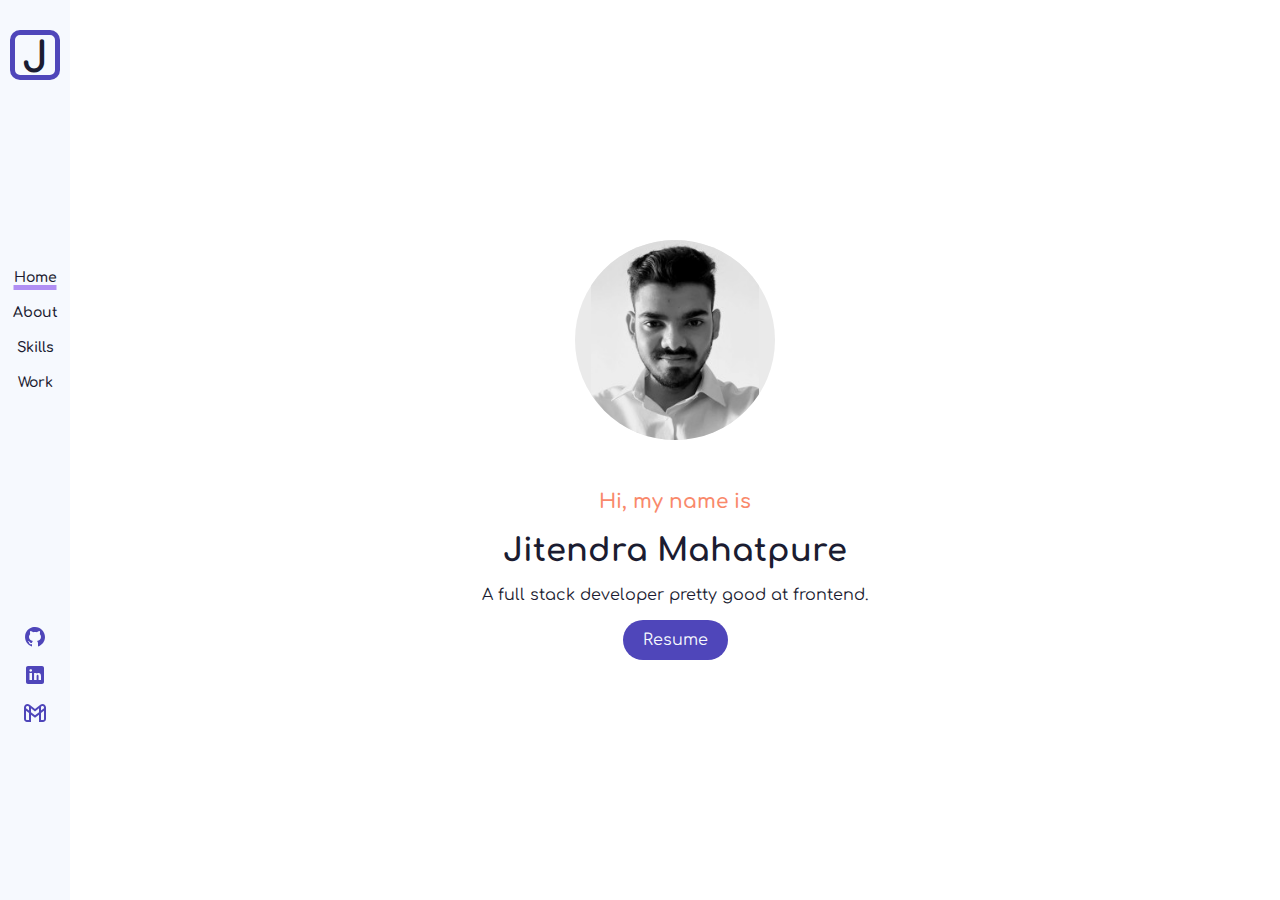
==== index.html @ f38e0117 "remove stars for skills" ====
<!DOCTYPE html><html lang="en"><head><meta charSet="UTF-8"/><title>Jitendra Mahatpure</title><meta name="description" content="Portfolio of Jitendra Mahatpure"/><link rel="icon" href="/favicon.ico"/><meta charSet="utf-8"/><meta name="viewport" content="width=device-width"/><meta name="next-head-count" content="2"/><link rel="preload" href="./_next/static/css/21b551b88fd8a25e.css" as="style"/><link rel="stylesheet" href="./_next/static/css/21b551b88fd8a25e.css" data-n-g=""/><link rel="preload" href="./_next/static/css/b74f2be21a3cf689.css" as="style"/><link rel="stylesheet" href="./_next/static/css/b74f2be21a3cf689.css" data-n-p=""/><noscript data-n-css=""></noscript><script defer="" nomodule="" src="./_next/static/chunks/polyfills-5cd94c89d3acac5f.js"></script><script src="./_next/static/chunks/webpack-850bd8c67fb4a51c.js" defer=""></script><script src="./_next/static/chunks/framework-6e4ba497ae0c8a3f.js" defer=""></script><script src="./_next/static/chunks/main-7e73d61bce33e887.js" defer=""></script><script src="./_next/static/chunks/pages/_app-ca6aae25bc99a05f.js" defer=""></script><script src="./_next/static/chunks/125-cec551a2cc4738d2.js" defer=""></script><script src="./_next/static/chunks/pages/index-ba22662b72fbdb75.js" defer=""></script><script src="./_next/static/CMke9LhjQVKX2XhkWgmo3/_buildManifest.js" defer=""></script><script src="./_next/static/CMke9LhjQVKX2XhkWgmo3/_ssgManifest.js" defer=""></script><script src="./_next/static/CMke9LhjQVKX2XhkWgmo3/_middlewareManifest.js" defer=""></script></head><body><noscript>You need to enable JavaScript to run this app.</noscript><div id="__next" data-reactroot=""><div><div class="Home_mainContent__sxqBQ"><div class="Sidebar_container__ovCOH"><a href="https://jmahatpure01.github.io/" class="Sidebar_logo__ipat8">J</a><div class="Sidebar_navLinkCont___SyXx"><a class="Sidebar_navLink__kkQVL" style="text-decoration:5px solid #b08ff3;text-decoration-line:underline">Home</a><a class="Sidebar_navLink__kkQVL">About</a><a class="Sidebar_navLink__kkQVL">Skills</a><a class="Sidebar_navLink__kkQVL">Work</a></div><div class="Sidebar_socialLinkCont__5Wywr"><a class="socialLink" href="https://github.com/jmahatpure01" target="_blank" rel="noreferrer"><img alt="github logo" width="24" height="24" src="github.svg"/></a><a class="socialLink" href="https://www.linkedin.com/in/jmahatpure/" target="_blank" rel="noreferrer"><img alt="linkedin logo" width="24" height="24" src="linkedin.svg"/></a><a class="socialLink" href="mailto:jmahatpure01@gmail.com" target="_blank" rel="noreferrer"><img alt="gmail logo" width="24" height="24" src="gmail.svg"/></a></div></div><main class="Home_main__nLjiQ"><section id="home" class="react-reveal Home_home__V_V4i animate__animated animate__backInDown"><img class=" pic" height="200" width="200" src="pic.jpg" alt="Picture of Jitendra Mahatpure"/><div class="Home_hello__R_Vyq">Hi, my name is</div><h1 class="Home_title__T09hD">Jitendra Mahatpure</h1><p style="text-align:center">A full stack developer pretty good at frontend.</p><a class="btn a-btn" download="JitendraMahatpureResume.pdf" href="JitendraMahatpure_Resume_2022.pdf">Resume</a></section><div class="react-reveal"><section id="about"><h2 class="header">About</h2><div class="row row-center"><img class="pic" height="200" width="200" src="about.jpg" alt="Picture of Jitendra Mahatpure"/><p class="About_aboutText___05vm">Hello, I am Jitendra Mahatpure a Software Engineer developing web and mobile apps for more than 5 years. I started my development journey with an Android app in the 2nd year of Engineering without any training with just googling and knowledge of Java. Soon, after it I got into a remote internship at a startup and got hands-on experience of html, css, javascript and responsive design thus starting my web development journey.</p><p class="About_aboutText2__Rr_IB">Fast-forward to today, and I have had the privilege of working at<span class="About_blueText__3oVNT"> a small IT service agency</span>,<span class="About_blueText__3oVNT"> a startup</span>,<span class="About_blueText__3oVNT"> few freelance projects</span> and<span class="About_blueText__3oVNT"> a Tech giant</span>. My main focus these days is building accessible, responsive User Interfaces in React.js for Microsoft.</p></div></section></div><div class="react-reveal"><section id="skills" class="animate__animated animate__backInUp"><h2 class="header">Skills</h2><div class="row"><div class="col"><h3>Frontend proficiency</h3><p>React.js</p><p>React-Native</p><p>CSS</p></div><div class="col"><h3>Backend proficiency</h3><p>Node.js/express.js</p><p>Django(Python)</p><p>PHP(Laravel/Codeigniter)</p><p>C#(.Net)</p></div><div class="col"><h3>Cloud proficiency</h3><p>Azure</p><p>AWS</p><p>Linode</p></div><div class="col"><h3>Database proficiency</h3><p>MySQL</p><p>SQL Server</p><p>Postgres</p></div></div><div class="tagcloud"></div></section></div><div class="react-reveal"><section id="work" class="animate__animated animate__backInUp"><h2 class="header">Work</h2><div class="row" style="align-items:center;justify-content:center"><div class="workItem"><a href="https://candider.com" target="_blank" rel="noreferrer"><video class="lazy" autoplay="" muted="" loop="" playsinline="" poster="candider-web.png" style="width:100%;border-radius:5px"><source data-src="candider-web.mp4" type="video/mp4"/></video><span>Candider web</span></a></div><div class="workItem"><a href="https://play.google.com/store/apps/details?id=com.candider.candider" target="_blank" rel="noreferrer"><video class="lazy" autoplay="" muted="" loop="" playsinline="" poster="candider-web.png" style="width:100%;border-radius:5px"><source data-src="candider-app.mp4" type="video/mp4"/></video><span>Candider app</span></a></div><div class="workItem"><a href="https://play.google.com/store/apps/details?id=com.jmahatpure.minimalinventorymanager" target="_blank" rel="noreferrer"><video class="lazy" autoplay="" muted="" loop="" playsinline="" poster="minimal-inventory-manager.jpg" style="width:100%;border-radius:5px"><source data-src="minimal-inventory-manager.mp4" type="video/mp4"/></video><span>Inventory Manager app</span></a></div><div class="skeleton-container" style="width:100%"><span><style data-emotion-css="1q79kkk-skeletonStyles-Skeleton animation-bzdot9">.css-1q79kkk-skeletonStyles-Skeleton{background-color:#eee;background-image:linear-gradient( 90deg,#eee,#f5f5f5,#eee );background-size:200px 100%;background-repeat:no-repeat;border-radius:4px;display:inline-block;line-height:1;width:100%;-webkit-animation:animation-bzdot9 1.2s ease-in-out infinite;animation:animation-bzdot9 1.2s ease-in-out infinite;}@-webkit-keyframes animation-bzdot9{0%{background-position:-200px 0;}100%{background-position:calc(200px + 100%) 0;}}@keyframes animation-bzdot9{0%{background-position:-200px 0;}100%{background-position:calc(200px + 100%) 0;}}</style><span class="react-loading-skeleton css-1q79kkk-skeletonStyles-Skeleton" style="width:100%;height:30vh">‌</span></span><div class="skeleton-lower-container"><span><style data-emotion-css="1q79kkk-skeletonStyles-Skeleton animation-bzdot9">.css-1q79kkk-skeletonStyles-Skeleton{background-color:#eee;background-image:linear-gradient( 90deg,#eee,#f5f5f5,#eee );background-size:200px 100%;background-repeat:no-repeat;border-radius:4px;display:inline-block;line-height:1;width:100%;-webkit-animation:animation-bzdot9 1.2s ease-in-out infinite;animation:animation-bzdot9 1.2s ease-in-out infinite;}@-webkit-keyframes animation-bzdot9{0%{background-position:-200px 0;}100%{background-position:calc(200px + 100%) 0;}}@keyframes animation-bzdot9{0%{background-position:-200px 0;}100%{background-position:calc(200px + 100%) 0;}}</style><span class="react-loading-skeleton css-1q79kkk-skeletonStyles-Skeleton">‌</span><style data-emotion-css="1q79kkk-skeletonStyles-Skeleton animation-bzdot9">.css-1q79kkk-skeletonStyles-Skeleton{background-color:#eee;background-image:linear-gradient( 90deg,#eee,#f5f5f5,#eee );background-size:200px 100%;background-repeat:no-repeat;border-radius:4px;display:inline-block;line-height:1;width:100%;-webkit-animation:animation-bzdot9 1.2s ease-in-out infinite;animation:animation-bzdot9 1.2s ease-in-out infinite;}@-webkit-keyframes animation-bzdot9{0%{background-position:-200px 0;}100%{background-position:calc(200px + 100%) 0;}}@keyframes animation-bzdot9{0%{background-position:-200px 0;}100%{background-position:calc(200px + 100%) 0;}}</style><span class="react-loading-skeleton css-1q79kkk-skeletonStyles-Skeleton">‌</span><style data-emotion-css="1q79kkk-skeletonStyles-Skeleton animation-bzdot9">.css-1q79kkk-skeletonStyles-Skeleton{background-color:#eee;background-image:linear-gradient( 90deg,#eee,#f5f5f5,#eee );background-size:200px 100%;background-repeat:no-repeat;border-radius:4px;display:inline-block;line-height:1;width:100%;-webkit-animation:animation-bzdot9 1.2s ease-in-out infinite;animation:animation-bzdot9 1.2s ease-in-out infinite;}@-webkit-keyframes animation-bzdot9{0%{background-position:-200px 0;}100%{background-position:calc(200px + 100%) 0;}}@keyframes animation-bzdot9{0%{background-position:-200px 0;}100%{background-position:calc(200px + 100%) 0;}}</style><span class="react-loading-skeleton css-1q79kkk-skeletonStyles-Skeleton">‌</span></span></div></div><div class="skeleton-container" style="width:100%"><span><style data-emotion-css="1q79kkk-skeletonStyles-Skeleton animation-bzdot9">.css-1q79kkk-skeletonStyles-Skeleton{background-color:#eee;background-image:linear-gradient( 90deg,#eee,#f5f5f5,#eee );background-size:200px 100%;background-repeat:no-repeat;border-radius:4px;display:inline-block;line-height:1;width:100%;-webkit-animation:animation-bzdot9 1.2s ease-in-out infinite;animation:animation-bzdot9 1.2s ease-in-out infinite;}@-webkit-keyframes animation-bzdot9{0%{background-position:-200px 0;}100%{background-position:calc(200px + 100%) 0;}}@keyframes animation-bzdot9{0%{background-position:-200px 0;}100%{background-position:calc(200px + 100%) 0;}}</style><span class="react-loading-skeleton css-1q79kkk-skeletonStyles-Skeleton" style="width:100%;height:30vh">‌</span></span><div class="skeleton-lower-container"><span><style data-emotion-css="1q79kkk-skeletonStyles-Skeleton animation-bzdot9">.css-1q79kkk-skeletonStyles-Skeleton{background-color:#eee;background-image:linear-gradient( 90deg,#eee,#f5f5f5,#eee );background-size:200px 100%;background-repeat:no-repeat;border-radius:4px;display:inline-block;line-height:1;width:100%;-webkit-animation:animation-bzdot9 1.2s ease-in-out infinite;animation:animation-bzdot9 1.2s ease-in-out infinite;}@-webkit-keyframes animation-bzdot9{0%{background-position:-200px 0;}100%{background-position:calc(200px + 100%) 0;}}@keyframes animation-bzdot9{0%{background-position:-200px 0;}100%{background-position:calc(200px + 100%) 0;}}</style><span class="react-loading-skeleton css-1q79kkk-skeletonStyles-Skeleton">‌</span><style data-emotion-css="1q79kkk-skeletonStyles-Skeleton animation-bzdot9">.css-1q79kkk-skeletonStyles-Skeleton{background-color:#eee;background-image:linear-gradient( 90deg,#eee,#f5f5f5,#eee );background-size:200px 100%;background-repeat:no-repeat;border-radius:4px;display:inline-block;line-height:1;width:100%;-webkit-animation:animation-bzdot9 1.2s ease-in-out infinite;animation:animation-bzdot9 1.2s ease-in-out infinite;}@-webkit-keyframes animation-bzdot9{0%{background-position:-200px 0;}100%{background-position:calc(200px + 100%) 0;}}@keyframes animation-bzdot9{0%{background-position:-200px 0;}100%{background-position:calc(200px + 100%) 0;}}</style><span class="react-loading-skeleton css-1q79kkk-skeletonStyles-Skeleton">‌</span><style data-emotion-css="1q79kkk-skeletonStyles-Skeleton animation-bzdot9">.css-1q79kkk-skeletonStyles-Skeleton{background-color:#eee;background-image:linear-gradient( 90deg,#eee,#f5f5f5,#eee );background-size:200px 100%;background-repeat:no-repeat;border-radius:4px;display:inline-block;line-height:1;width:100%;-webkit-animation:animation-bzdot9 1.2s ease-in-out infinite;animation:animation-bzdot9 1.2s ease-in-out infinite;}@-webkit-keyframes animation-bzdot9{0%{background-position:-200px 0;}100%{background-position:calc(200px + 100%) 0;}}@keyframes animation-bzdot9{0%{background-position:-200px 0;}100%{background-position:calc(200px + 100%) 0;}}</style><span class="react-loading-skeleton css-1q79kkk-skeletonStyles-Skeleton">‌</span></span></div></div><div class="skeleton-container" style="width:100%"><span><style data-emotion-css="1q79kkk-skeletonStyles-Skeleton animation-bzdot9">.css-1q79kkk-skeletonStyles-Skeleton{background-color:#eee;background-image:linear-gradient( 90deg,#eee,#f5f5f5,#eee );background-size:200px 100%;background-repeat:no-repeat;border-radius:4px;display:inline-block;line-height:1;width:100%;-webkit-animation:animation-bzdot9 1.2s ease-in-out infinite;animation:animation-bzdot9 1.2s ease-in-out infinite;}@-webkit-keyframes animation-bzdot9{0%{background-position:-200px 0;}100%{background-position:calc(200px + 100%) 0;}}@keyframes animation-bzdot9{0%{background-position:-200px 0;}100%{background-position:calc(200px + 100%) 0;}}</style><span class="react-loading-skeleton css-1q79kkk-skeletonStyles-Skeleton" style="width:100%;height:390px">‌</span></span><div class="skeleton-lower-container"><span><style data-emotion-css="1q79kkk-skeletonStyles-Skeleton animation-bzdot9">.css-1q79kkk-skeletonStyles-Skeleton{background-color:#eee;background-image:linear-gradient( 90deg,#eee,#f5f5f5,#eee );background-size:200px 100%;background-repeat:no-repeat;border-radius:4px;display:inline-block;line-height:1;width:100%;-webkit-animation:animation-bzdot9 1.2s ease-in-out infinite;animation:animation-bzdot9 1.2s ease-in-out infinite;}@-webkit-keyframes animation-bzdot9{0%{background-position:-200px 0;}100%{background-position:calc(200px + 100%) 0;}}@keyframes animation-bzdot9{0%{background-position:-200px 0;}100%{background-position:calc(200px + 100%) 0;}}</style><span class="react-loading-skeleton css-1q79kkk-skeletonStyles-Skeleton">‌</span><style data-emotion-css="1q79kkk-skeletonStyles-Skeleton animation-bzdot9">.css-1q79kkk-skeletonStyles-Skeleton{background-color:#eee;background-image:linear-gradient( 90deg,#eee,#f5f5f5,#eee );background-size:200px 100%;background-repeat:no-repeat;border-radius:4px;display:inline-block;line-height:1;width:100%;-webkit-animation:animation-bzdot9 1.2s ease-in-out infinite;animation:animation-bzdot9 1.2s ease-in-out infinite;}@-webkit-keyframes animation-bzdot9{0%{background-position:-200px 0;}100%{background-position:calc(200px + 100%) 0;}}@keyframes animation-bzdot9{0%{background-position:-200px 0;}100%{background-position:calc(200px + 100%) 0;}}</style><span class="react-loading-skeleton css-1q79kkk-skeletonStyles-Skeleton">‌</span><style data-emotion-css="1q79kkk-skeletonStyles-Skeleton animation-bzdot9">.css-1q79kkk-skeletonStyles-Skeleton{background-color:#eee;background-image:linear-gradient( 90deg,#eee,#f5f5f5,#eee );background-size:200px 100%;background-repeat:no-repeat;border-radius:4px;display:inline-block;line-height:1;width:100%;-webkit-animation:animation-bzdot9 1.2s ease-in-out infinite;animation:animation-bzdot9 1.2s ease-in-out infinite;}@-webkit-keyframes animation-bzdot9{0%{background-position:-200px 0;}100%{background-position:calc(200px + 100%) 0;}}@keyframes animation-bzdot9{0%{background-position:-200px 0;}100%{background-position:calc(200px + 100%) 0;}}</style><span class="react-loading-skeleton css-1q79kkk-skeletonStyles-Skeleton">‌</span></span></div></div><div class="skeleton-container" style="width:100%"><span><style data-emotion-css="1q79kkk-skeletonStyles-Skeleton animation-bzdot9">.css-1q79kkk-skeletonStyles-Skeleton{background-color:#eee;background-image:linear-gradient( 90deg,#eee,#f5f5f5,#eee );background-size:200px 100%;background-repeat:no-repeat;border-radius:4px;display:inline-block;line-height:1;width:100%;-webkit-animation:animation-bzdot9 1.2s ease-in-out infinite;animation:animation-bzdot9 1.2s ease-in-out infinite;}@-webkit-keyframes animation-bzdot9{0%{background-position:-200px 0;}100%{background-position:calc(200px + 100%) 0;}}@keyframes animation-bzdot9{0%{background-position:-200px 0;}100%{background-position:calc(200px + 100%) 0;}}</style><span class="react-loading-skeleton css-1q79kkk-skeletonStyles-Skeleton" style="width:100%;height:410px">‌</span></span><div class="skeleton-lower-container"><span><style data-emotion-css="1q79kkk-skeletonStyles-Skeleton animation-bzdot9">.css-1q79kkk-skeletonStyles-Skeleton{background-color:#eee;background-image:linear-gradient( 90deg,#eee,#f5f5f5,#eee );background-size:200px 100%;background-repeat:no-repeat;border-radius:4px;display:inline-block;line-height:1;width:100%;-webkit-animation:animation-bzdot9 1.2s ease-in-out infinite;animation:animation-bzdot9 1.2s ease-in-out infinite;}@-webkit-keyframes animation-bzdot9{0%{background-position:-200px 0;}100%{background-position:calc(200px + 100%) 0;}}@keyframes animation-bzdot9{0%{background-position:-200px 0;}100%{background-position:calc(200px + 100%) 0;}}</style><span class="react-loading-skeleton css-1q79kkk-skeletonStyles-Skeleton">‌</span><style data-emotion-css="1q79kkk-skeletonStyles-Skeleton animation-bzdot9">.css-1q79kkk-skeletonStyles-Skeleton{background-color:#eee;background-image:linear-gradient( 90deg,#eee,#f5f5f5,#eee );background-size:200px 100%;background-repeat:no-repeat;border-radius:4px;display:inline-block;line-height:1;width:100%;-webkit-animation:animation-bzdot9 1.2s ease-in-out infinite;animation:animation-bzdot9 1.2s ease-in-out infinite;}@-webkit-keyframes animation-bzdot9{0%{background-position:-200px 0;}100%{background-position:calc(200px + 100%) 0;}}@keyframes animation-bzdot9{0%{background-position:-200px 0;}100%{background-position:calc(200px + 100%) 0;}}</style><span class="react-loading-skeleton css-1q79kkk-skeletonStyles-Skeleton">‌</span><style data-emotion-css="1q79kkk-skeletonStyles-Skeleton animation-bzdot9">.css-1q79kkk-skeletonStyles-Skeleton{background-color:#eee;background-image:linear-gradient( 90deg,#eee,#f5f5f5,#eee );background-size:200px 100%;background-repeat:no-repeat;border-radius:4px;display:inline-block;line-height:1;width:100%;-webkit-animation:animation-bzdot9 1.2s ease-in-out infinite;animation:animation-bzdot9 1.2s ease-in-out infinite;}@-webkit-keyframes animation-bzdot9{0%{background-position:-200px 0;}100%{background-position:calc(200px + 100%) 0;}}@keyframes animation-bzdot9{0%{background-position:-200px 0;}100%{background-position:calc(200px + 100%) 0;}}</style><span class="react-loading-skeleton css-1q79kkk-skeletonStyles-Skeleton">‌</span></span></div></div></div></section></div><footer class="Home_footer____T7K"><a>Designed &amp; Developed by Jitendra Mahatpure</a></footer></main></div></div></div><script id="__NEXT_DATA__" type="application/json">{"props":{"pageProps":{}},"page":"/","query":{},"buildId":"CMke9LhjQVKX2XhkWgmo3","assetPrefix":".","nextExport":true,"autoExport":true,"isFallback":false,"scriptLoader":[]}</script></body></html>
---- _next/static/css/21b551b88fd8a25e.css ----
@import url("https://fonts.googleapis.com/css2?family=Comfortaa:wght@300;400;500;600;700&display=swap");body,html{padding:0;margin:0;font-family:Comfortaa,cursive;color:#1b1c31}a{color:inherit;-webkit-text-decoration:1px solid #4f46ba;text-decoration:1px solid #4f46ba}*{-webkit-box-sizing:border-box;-moz-box-sizing:border-box;box-sizing:border-box}.pic{border-radius:190px;object-fit:contain;background-color:#eaeaea}.header{-webkit-text-decoration:5px solid #b08ff3;text-decoration:5px solid #b08ff3;-webkit-text-decoration-line:underline;text-decoration-line:underline}section{-moz-box-orient:vertical;flex-direction:column;-moz-box-align:center;align-items:center;-moz-box-pack:center;justify-content:center;width:100%;padding-left:15%;padding-right:15%;min-height:100vh}.row,section{display:-moz-box;display:flex;-moz-box-direction:normal}.row{-moz-box-orient:horizontal;flex-direction:row;flex-wrap:wrap}.row-center{-moz-box-align:center;align-items:center;-moz-box-pack:center;justify-content:center}.col{display:-moz-box;display:flex;-moz-box-orient:vertical;-moz-box-direction:normal;flex-direction:column;margin:7px}.btn{border-radius:20px;padding-left:20px;padding-right:20px;background-color:#4f46ba;color:#f6f9fe}.a-btn{height:40px;display:-moz-box;display:flex;-moz-box-align:center;align-items:center}.socialLinkCont{margin-top:10px}.socialLink img{margin:5px}.socialLink:hover img{background-color:#eaeaea}.star{font-size:20px;color:#f9896b}#skills p{font-size:12px}#work div.workItem{display:-moz-box;display:flex;-moz-box-orient:vertical;-moz-box-direction:normal;flex-direction:column;width:248px;border:1px solid #ccc;border-radius:5px;margin:2px}@media only screen and (max-width:465px){#work div.workItem{width:unset}}#work div.workItem>a{display:-moz-box;display:flex;-moz-box-orient:vertical;-moz-box-direction:normal;flex-direction:column;-moz-box-pack:center;justify-content:center;-moz-box-align:center;align-items:center;width:100%;height:100%}#work div.workItem>a>span{padding:5px}#work div.row{width:96%;flex-wrap:wrap}#work div.linkPreview{width:210px;height:565px;margin:5px}@media only screen and (max-width:768px){#work div.linkPreview{height:250px}}
---- _next/static/css/21b551b88fd8a25e.css ----
@import url("https://fonts.googleapis.com/css2?family=Comfortaa:wght@300;400;500;600;700&display=swap");body,html{padding:0;margin:0;font-family:Comfortaa,cursive;color:#1b1c31}a{color:inherit;-webkit-text-decoration:1px solid #4f46ba;text-decoration:1px solid #4f46ba}*{-webkit-box-sizing:border-box;-moz-box-sizing:border-box;box-sizing:border-box}.pic{border-radius:190px;object-fit:contain;background-color:#eaeaea}.header{-webkit-text-decoration:5px solid #b08ff3;text-decoration:5px solid #b08ff3;-webkit-text-decoration-line:underline;text-decoration-line:underline}section{-moz-box-orient:vertical;flex-direction:column;-moz-box-align:center;align-items:center;-moz-box-pack:center;justify-content:center;width:100%;padding-left:15%;padding-right:15%;min-height:100vh}.row,section{display:-moz-box;display:flex;-moz-box-direction:normal}.row{-moz-box-orient:horizontal;flex-direction:row;flex-wrap:wrap}.row-center{-moz-box-align:center;align-items:center;-moz-box-pack:center;justify-content:center}.col{display:-moz-box;display:flex;-moz-box-orient:vertical;-moz-box-direction:normal;flex-direction:column;margin:7px}.btn{border-radius:20px;padding-left:20px;padding-right:20px;background-color:#4f46ba;color:#f6f9fe}.a-btn{height:40px;display:-moz-box;display:flex;-moz-box-align:center;align-items:center}.socialLinkCont{margin-top:10px}.socialLink img{margin:5px}.socialLink:hover img{background-color:#eaeaea}.star{font-size:20px;color:#f9896b}#skills p{font-size:12px}#work div.workItem{display:-moz-box;display:flex;-moz-box-orient:vertical;-moz-box-direction:normal;flex-direction:column;width:248px;border:1px solid #ccc;border-radius:5px;margin:2px}@media only screen and (max-width:465px){#work div.workItem{width:unset}}#work div.workItem>a{display:-moz-box;display:flex;-moz-box-orient:vertical;-moz-box-direction:normal;flex-direction:column;-moz-box-pack:center;justify-content:center;-moz-box-align:center;align-items:center;width:100%;height:100%}#work div.workItem>a>span{padding:5px}#work div.row{width:96%;flex-wrap:wrap}#work div.linkPreview{width:210px;height:565px;margin:5px}@media only screen and (max-width:768px){#work div.linkPreview{height:250px}}
---- _next/static/css/b74f2be21a3cf689.css ----
.About_aboutText___05vm{width:50%;margin-left:5%}.About_aboutText2__Rr_IB,.About_aboutText___05vm{font-size:15px;line-height:20px;letter-spacing:1px;text-align:justify}.About_aboutText2__Rr_IB{width:70%}@media (max-width:425px){.About_aboutText___05vm{width:100%;margin-left:unset}.About_aboutText2__Rr_IB{width:100%}}.About_blueText__3oVNT{color:#4f46ba}.Sidebar_container__ovCOH{display:-moz-box;display:flex;min-width:70px;min-height:100vh;-moz-box-orient:vertical;-moz-box-direction:normal;flex-direction:column;background-color:#f6f9fe;-moz-box-align:center;align-items:center}.Sidebar_logo__ipat8{border:5px solid #4f46ba;height:50px;width:50px;border-radius:10px;font-size:42px;font-weight:900;display:-moz-box;display:flex;-moz-box-pack:center;justify-content:center;align-content:center;margin-top:30px}.Sidebar_navLinkCont___SyXx{display:-moz-box;display:flex;-moz-box-orient:vertical;-moz-box-direction:normal;flex-direction:column;margin-top:20vh;min-height:30vh}a.Sidebar_navLink__kkQVL{font-size:14px;font-weight:600;margin-top:10px;margin-bottom:10px;text-align:center}a.Sidebar_navLink__kkQVL:hover{-webkit-text-decoration:5px solid #4f46ba;text-decoration:5px solid #4f46ba;-webkit-text-decoration-line:underline;text-decoration-line:underline;cursor:pointer}.Sidebar_socialLinkCont__5Wywr{display:-moz-box;display:flex;-moz-box-orient:vertical;-moz-box-direction:normal;flex-direction:column;margin-top:10vh;min-height:20vh}.Home_mainContent__sxqBQ{display:-moz-box;display:flex;-moz-box-orient:horizontal;-moz-box-direction:normal;flex-direction:row;height:100vh;width:100vw;overflow:hidden}.Home_main__nLjiQ{width:-moz-calc(100vw - 70px);width:calc(100vw - 70px);height:100%;overflow:auto}@media (max-width:768px){.Home_main__nLjiQ{overflow-y:auto}}.Home_home__V_V4i{min-height:100vh;display:-moz-box;display:flex;-moz-box-orient:vertical;-moz-box-direction:normal;flex-direction:column;-moz-box-pack:center;justify-content:center;-moz-box-align:center;align-items:center}.Home_footer____T7K{flex:1 1;bottom:0;width:100%;padding:1rem 0;border-top:1px solid #eaeaea}.Home_footer____T7K,.Home_footer____T7K a{display:-moz-box;display:flex;-moz-box-flex:1;-moz-box-pack:center;justify-content:center;-moz-box-align:center;align-items:center}.Home_footer____T7K a{flex-grow:1;font-size:15px;text-align:center}.Home_title__T09hD a{color:#0070f3;text-decoration:none}.Home_title__T09hD a:active,.Home_title__T09hD a:focus,.Home_title__T09hD a:hover{text-decoration:underline}.Home_title__T09hD{margin:0;line-height:1.15}.Home_description__41Owk,.Home_title__T09hD{text-align:center}.Home_description__41Owk{margin:4rem 0;line-height:1.5;font-size:1.5rem}.Home_code__suPER{background:#fafafa;border-radius:5px;padding:.75rem;font-size:1.1rem;font-family:Menlo,Monaco,Lucida Console,Liberation Mono,DejaVu Sans Mono,Bitstream Vera Sans Mono,Courier New,monospace}.Home_grid__GxQ85{display:-moz-box;display:flex;-moz-box-align:center;align-items:center;-moz-box-pack:center;justify-content:center;flex-wrap:wrap;max-width:800px}.Home_card___LpL1{margin:1rem;padding:1.5rem;text-align:left;color:inherit;text-decoration:none;border:1px solid #eaeaea;border-radius:10px;-webkit-transition:color .15s ease,border-color .15s ease;-moz-transition:color .15s ease,border-color .15s ease;transition:color .15s ease,border-color .15s ease;max-width:300px}.Home_card___LpL1:active,.Home_card___LpL1:focus,.Home_card___LpL1:hover{color:#0070f3;border-color:#0070f3}.Home_card___LpL1 h2{margin:0 0 1rem;font-size:1.5rem}.Home_card___LpL1 p{margin:0;font-size:1.25rem;line-height:1.5}.Home_logo__27_tb{height:1em;margin-left:.5rem}@media (max-width:600px){.Home_grid__GxQ85{width:100%;-moz-box-orient:vertical;-moz-box-direction:normal;flex-direction:column}}.Home_hello__R_Vyq{font-size:20px;font-weight:600;color:#f9896b;margin-bottom:20px;margin-top:50px}
---- _next/static/css/b74f2be21a3cf689.css ----
.About_aboutText___05vm{width:50%;margin-left:5%}.About_aboutText2__Rr_IB,.About_aboutText___05vm{font-size:15px;line-height:20px;letter-spacing:1px;text-align:justify}.About_aboutText2__Rr_IB{width:70%}@media (max-width:425px){.About_aboutText___05vm{width:100%;margin-left:unset}.About_aboutText2__Rr_IB{width:100%}}.About_blueText__3oVNT{color:#4f46ba}.Sidebar_container__ovCOH{display:-moz-box;display:flex;min-width:70px;min-height:100vh;-moz-box-orient:vertical;-moz-box-direction:normal;flex-direction:column;background-color:#f6f9fe;-moz-box-align:center;align-items:center}.Sidebar_logo__ipat8{border:5px solid #4f46ba;height:50px;width:50px;border-radius:10px;font-size:42px;font-weight:900;display:-moz-box;display:flex;-moz-box-pack:center;justify-content:center;align-content:center;margin-top:30px}.Sidebar_navLinkCont___SyXx{display:-moz-box;display:flex;-moz-box-orient:vertical;-moz-box-direction:normal;flex-direction:column;margin-top:20vh;min-height:30vh}a.Sidebar_navLink__kkQVL{font-size:14px;font-weight:600;margin-top:10px;margin-bottom:10px;text-align:center}a.Sidebar_navLink__kkQVL:hover{-webkit-text-decoration:5px solid #4f46ba;text-decoration:5px solid #4f46ba;-webkit-text-decoration-line:underline;text-decoration-line:underline;cursor:pointer}.Sidebar_socialLinkCont__5Wywr{display:-moz-box;display:flex;-moz-box-orient:vertical;-moz-box-direction:normal;flex-direction:column;margin-top:10vh;min-height:20vh}.Home_mainContent__sxqBQ{display:-moz-box;display:flex;-moz-box-orient:horizontal;-moz-box-direction:normal;flex-direction:row;height:100vh;width:100vw;overflow:hidden}.Home_main__nLjiQ{width:-moz-calc(100vw - 70px);width:calc(100vw - 70px);height:100%;overflow:auto}@media (max-width:768px){.Home_main__nLjiQ{overflow-y:auto}}.Home_home__V_V4i{min-height:100vh;display:-moz-box;display:flex;-moz-box-orient:vertical;-moz-box-direction:normal;flex-direction:column;-moz-box-pack:center;justify-content:center;-moz-box-align:center;align-items:center}.Home_footer____T7K{flex:1 1;bottom:0;width:100%;padding:1rem 0;border-top:1px solid #eaeaea}.Home_footer____T7K,.Home_footer____T7K a{display:-moz-box;display:flex;-moz-box-flex:1;-moz-box-pack:center;justify-content:center;-moz-box-align:center;align-items:center}.Home_footer____T7K a{flex-grow:1;font-size:15px;text-align:center}.Home_title__T09hD a{color:#0070f3;text-decoration:none}.Home_title__T09hD a:active,.Home_title__T09hD a:focus,.Home_title__T09hD a:hover{text-decoration:underline}.Home_title__T09hD{margin:0;line-height:1.15}.Home_description__41Owk,.Home_title__T09hD{text-align:center}.Home_description__41Owk{margin:4rem 0;line-height:1.5;font-size:1.5rem}.Home_code__suPER{background:#fafafa;border-radius:5px;padding:.75rem;font-size:1.1rem;font-family:Menlo,Monaco,Lucida Console,Liberation Mono,DejaVu Sans Mono,Bitstream Vera Sans Mono,Courier New,monospace}.Home_grid__GxQ85{display:-moz-box;display:flex;-moz-box-align:center;align-items:center;-moz-box-pack:center;justify-content:center;flex-wrap:wrap;max-width:800px}.Home_card___LpL1{margin:1rem;padding:1.5rem;text-align:left;color:inherit;text-decoration:none;border:1px solid #eaeaea;border-radius:10px;-webkit-transition:color .15s ease,border-color .15s ease;-moz-transition:color .15s ease,border-color .15s ease;transition:color .15s ease,border-color .15s ease;max-width:300px}.Home_card___LpL1:active,.Home_card___LpL1:focus,.Home_card___LpL1:hover{color:#0070f3;border-color:#0070f3}.Home_card___LpL1 h2{margin:0 0 1rem;font-size:1.5rem}.Home_card___LpL1 p{margin:0;font-size:1.25rem;line-height:1.5}.Home_logo__27_tb{height:1em;margin-left:.5rem}@media (max-width:600px){.Home_grid__GxQ85{width:100%;-moz-box-orient:vertical;-moz-box-direction:normal;flex-direction:column}}.Home_hello__R_Vyq{font-size:20px;font-weight:600;color:#f9896b;margin-bottom:20px;margin-top:50px}
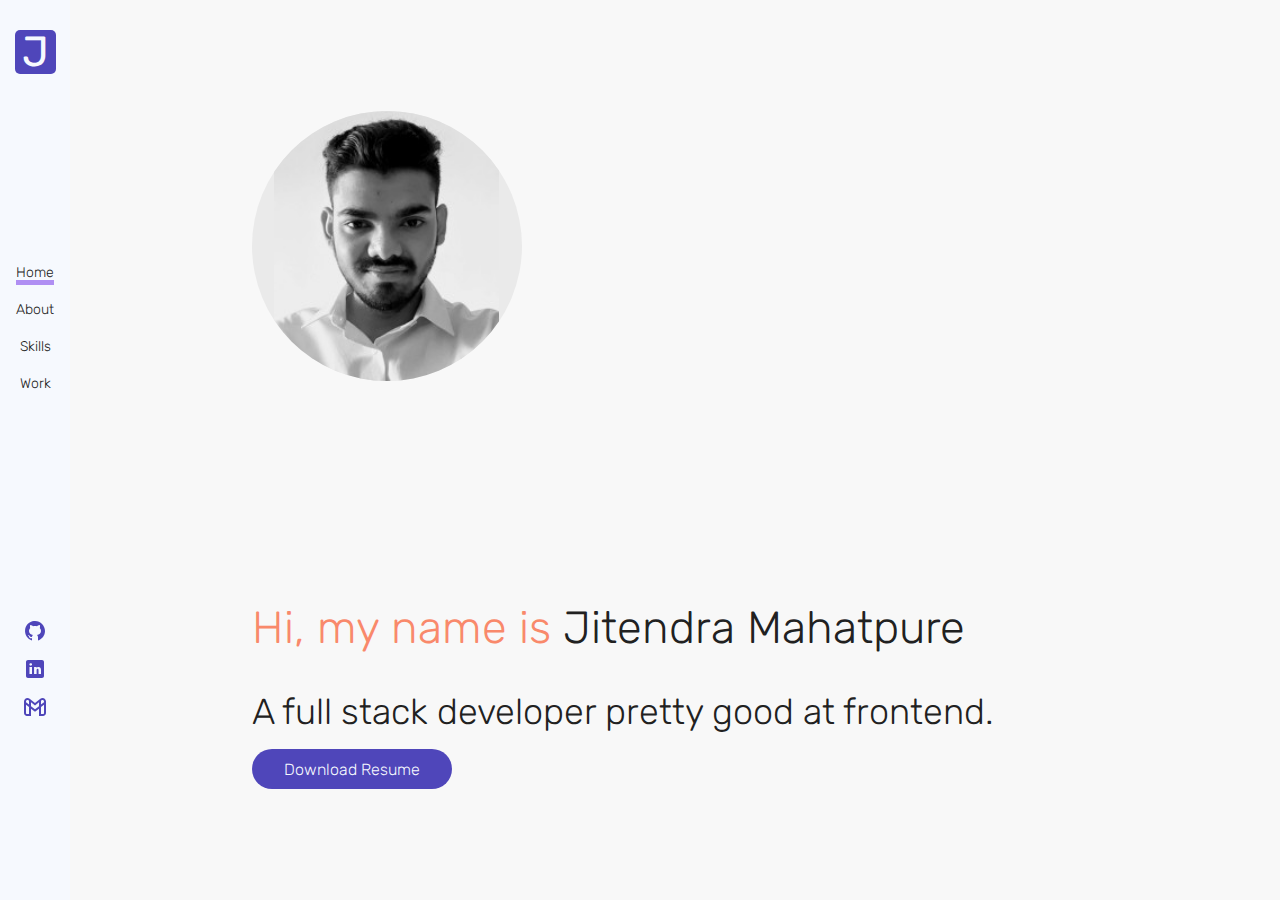
==== commit 37d5f59d: "font change" ====
--- a/index.html
+++ b/index.html
@@ -1 +1 @@
-<!DOCTYPE html><html lang="en"><head><meta charSet="UTF-8"/><title>Jitendra Mahatpure</title><meta name="description" content="Portfolio of Jitendra Mahatpure"/><link rel="icon" href="/favicon.ico"/><meta charSet="utf-8"/><meta name="viewport" content="width=device-width"/><meta name="next-head-count" content="2"/><link rel="preload" href="./_next/static/css/21b551b88fd8a25e.css" as="style"/><link rel="stylesheet" href="./_next/static/css/21b551b88fd8a25e.css" data-n-g=""/><link rel="preload" href="./_next/static/css/b74f2be21a3cf689.css" as="style"/><link rel="stylesheet" href="./_next/static/css/b74f2be21a3cf689.css" data-n-p=""/><noscript data-n-css=""></noscript><script defer="" nomodule="" src="./_next/static/chunks/polyfills-5cd94c89d3acac5f.js"></script><script src="./_next/static/chunks/webpack-850bd8c67fb4a51c.js" defer=""></script><script src="./_next/static/chunks/framework-6e4ba497ae0c8a3f.js" defer=""></script><script src="./_next/static/chunks/main-7e73d61bce33e887.js" defer=""></script><script src="./_next/static/chunks/pages/_app-ca6aae25bc99a05f.js" defer=""></script><script src="./_next/static/chunks/125-cec551a2cc4738d2.js" defer=""></script><script src="./_next/static/chunks/pages/index-ba22662b72fbdb75.js" defer=""></script><script src="./_next/static/CMke9LhjQVKX2XhkWgmo3/_buildManifest.js" defer=""></script><script src="./_next/static/CMke9LhjQVKX2XhkWgmo3/_ssgManifest.js" defer=""></script><script src="./_next/static/CMke9LhjQVKX2XhkWgmo3/_middlewareManifest.js" defer=""></script></head><body><noscript>You need to enable JavaScript to run this app.</noscript><div id="__next" data-reactroot=""><div><div class="Home_mainContent__sxqBQ"><div class="Sidebar_container__ovCOH"><a href="https://jmahatpure01.github.io/" class="Sidebar_logo__ipat8">J</a><div class="Sidebar_navLinkCont___SyXx"><a class="Sidebar_navLink__kkQVL" style="text-decoration:5px solid #b08ff3;text-decoration-line:underline">Home</a><a class="Sidebar_navLink__kkQVL">About</a><a class="Sidebar_navLink__kkQVL">Skills</a><a class="Sidebar_navLink__kkQVL">Work</a></div><div class="Sidebar_socialLinkCont__5Wywr"><a class="socialLink" href="https://github.com/jmahatpure01" target="_blank" rel="noreferrer"><img alt="github logo" width="24" height="24" src="github.svg"/></a><a class="socialLink" href="https://www.linkedin.com/in/jmahatpure/" target="_blank" rel="noreferrer"><img alt="linkedin logo" width="24" height="24" src="linkedin.svg"/></a><a class="socialLink" href="mailto:jmahatpure01@gmail.com" target="_blank" rel="noreferrer"><img alt="gmail logo" width="24" height="24" src="gmail.svg"/></a></div></div><main class="Home_main__nLjiQ"><section id="home" class="react-reveal Home_home__V_V4i animate__animated animate__backInDown"><img class=" pic" height="200" width="200" src="pic.jpg" alt="Picture of Jitendra Mahatpure"/><div class="Home_hello__R_Vyq">Hi, my name is</div><h1 class="Home_title__T09hD">Jitendra Mahatpure</h1><p style="text-align:center">A full stack developer pretty good at frontend.</p><a class="btn a-btn" download="JitendraMahatpureResume.pdf" href="JitendraMahatpure_Resume_2022.pdf">Resume</a></section><div class="react-reveal"><section id="about"><h2 class="header">About</h2><div class="row row-center"><img class="pic" height="200" width="200" src="about.jpg" alt="Picture of Jitendra Mahatpure"/><p class="About_aboutText___05vm">Hello, I am Jitendra Mahatpure a Software Engineer developing web and mobile apps for more than 5 years. I started my development journey with an Android app in the 2nd year of Engineering without any training with just googling and knowledge of Java. Soon, after it I got into a remote internship at a startup and got hands-on experience of html, css, javascript and responsive design thus starting my web development journey.</p><p class="About_aboutText2__Rr_IB">Fast-forward to today, and I have had the privilege of working at<span class="About_blueText__3oVNT"> a small IT service agency</span>,<span class="About_blueText__3oVNT"> a startup</span>,<span class="About_blueText__3oVNT"> few freelance projects</span> and<span class="About_blueText__3oVNT"> a Tech giant</span>. My main focus these days is building accessible, responsive User Interfaces in React.js for Microsoft.</p></div></section></div><div class="react-reveal"><section id="skills" class="animate__animated animate__backInUp"><h2 class="header">Skills</h2><div class="row"><div class="col"><h3>Frontend proficiency</h3><p>React.js</p><p>React-Native</p><p>CSS</p></div><div class="col"><h3>Backend proficiency</h3><p>Node.js/express.js</p><p>Django(Python)</p><p>PHP(Laravel/Codeigniter)</p><p>C#(.Net)</p></div><div class="col"><h3>Cloud proficiency</h3><p>Azure</p><p>AWS</p><p>Linode</p></div><div class="col"><h3>Database proficiency</h3><p>MySQL</p><p>SQL Server</p><p>Postgres</p></div></div><div class="tagcloud"></div></section></div><div class="react-reveal"><section id="work" class="animate__animated animate__backInUp"><h2 class="header">Work</h2><div class="row" style="align-items:center;justify-content:center"><div class="workItem"><a href="https://candider.com" target="_blank" rel="noreferrer"><video class="lazy" autoplay="" muted="" loop="" playsinline="" poster="candider-web.png" style="width:100%;border-radius:5px"><source data-src="candider-web.mp4" type="video/mp4"/></video><span>Candider web</span></a></div><div class="workItem"><a href="https://play.google.com/store/apps/details?id=com.candider.candider" target="_blank" rel="noreferrer"><video class="lazy" autoplay="" muted="" loop="" playsinline="" poster="candider-web.png" style="width:100%;border-radius:5px"><source data-src="candider-app.mp4" type="video/mp4"/></video><span>Candider app</span></a></div><div class="workItem"><a href="https://play.google.com/store/apps/details?id=com.jmahatpure.minimalinventorymanager" target="_blank" rel="noreferrer"><video class="lazy" autoplay="" muted="" loop="" playsinline="" poster="minimal-inventory-manager.jpg" style="width:100%;border-radius:5px"><source data-src="minimal-inventory-manager.mp4" type="video/mp4"/></video><span>Inventory Manager app</span></a></div><div class="skeleton-container" style="width:100%"><span><style data-emotion-css="1q79kkk-skeletonStyles-Skeleton animation-bzdot9">.css-1q79kkk-skeletonStyles-Skeleton{background-color:#eee;background-image:linear-gradient( 90deg,#eee,#f5f5f5,#eee );background-size:200px 100%;background-repeat:no-repeat;border-radius:4px;display:inline-block;line-height:1;width:100%;-webkit-animation:animation-bzdot9 1.2s ease-in-out infinite;animation:animation-bzdot9 1.2s ease-in-out infinite;}@-webkit-keyframes animation-bzdot9{0%{background-position:-200px 0;}100%{background-position:calc(200px + 100%) 0;}}@keyframes animation-bzdot9{0%{background-position:-200px 0;}100%{background-position:calc(200px + 100%) 0;}}</style><span class="react-loading-skeleton css-1q79kkk-skeletonStyles-Skeleton" style="width:100%;height:30vh">‌</span></span><div class="skeleton-lower-container"><span><style data-emotion-css="1q79kkk-skeletonStyles-Skeleton animation-bzdot9">.css-1q79kkk-skeletonStyles-Skeleton{background-color:#eee;background-image:linear-gradient( 90deg,#eee,#f5f5f5,#eee );background-size:200px 100%;background-repeat:no-repeat;border-radius:4px;display:inline-block;line-height:1;width:100%;-webkit-animation:animation-bzdot9 1.2s ease-in-out infinite;animation:animation-bzdot9 1.2s ease-in-out infinite;}@-webkit-keyframes animation-bzdot9{0%{background-position:-200px 0;}100%{background-position:calc(200px + 100%) 0;}}@keyframes animation-bzdot9{0%{background-position:-200px 0;}100%{background-position:calc(200px + 100%) 0;}}</style><span class="react-loading-skeleton css-1q79kkk-skeletonStyles-Skeleton">‌</span><style data-emotion-css="1q79kkk-skeletonStyles-Skeleton animation-bzdot9">.css-1q79kkk-skeletonStyles-Skeleton{background-color:#eee;background-image:linear-gradient( 90deg,#eee,#f5f5f5,#eee );background-size:200px 100%;background-repeat:no-repeat;border-radius:4px;display:inline-block;line-height:1;width:100%;-webkit-animation:animation-bzdot9 1.2s ease-in-out infinite;animation:animation-bzdot9 1.2s ease-in-out infinite;}@-webkit-keyframes animation-bzdot9{0%{background-position:-200px 0;}100%{background-position:calc(200px + 100%) 0;}}@keyframes animation-bzdot9{0%{background-position:-200px 0;}100%{background-position:calc(200px + 100%) 0;}}</style><span class="react-loading-skeleton css-1q79kkk-skeletonStyles-Skeleton">‌</span><style data-emotion-css="1q79kkk-skeletonStyles-Skeleton animation-bzdot9">.css-1q79kkk-skeletonStyles-Skeleton{background-color:#eee;background-image:linear-gradient( 90deg,#eee,#f5f5f5,#eee );background-size:200px 100%;background-repeat:no-repeat;border-radius:4px;display:inline-block;line-height:1;width:100%;-webkit-animation:animation-bzdot9 1.2s ease-in-out infinite;animation:animation-bzdot9 1.2s ease-in-out infinite;}@-webkit-keyframes animation-bzdot9{0%{background-position:-200px 0;}100%{background-position:calc(200px + 100%) 0;}}@keyframes animation-bzdot9{0%{background-position:-200px 0;}100%{background-position:calc(200px + 100%) 0;}}</style><span class="react-loading-skeleton css-1q79kkk-skeletonStyles-Skeleton">‌</span></span></div></div><div class="skeleton-container" style="width:100%"><span><style data-emotion-css="1q79kkk-skeletonStyles-Skeleton animation-bzdot9">.css-1q79kkk-skeletonStyles-Skeleton{background-color:#eee;background-image:linear-gradient( 90deg,#eee,#f5f5f5,#eee );background-size:200px 100%;background-repeat:no-repeat;border-radius:4px;display:inline-block;line-height:1;width:100%;-webkit-animation:animation-bzdot9 1.2s ease-in-out infinite;animation:animation-bzdot9 1.2s ease-in-out infinite;}@-webkit-keyframes animation-bzdot9{0%{background-position:-200px 0;}100%{background-position:calc(200px + 100%) 0;}}@keyframes animation-bzdot9{0%{background-position:-200px 0;}100%{background-position:calc(200px + 100%) 0;}}</style><span class="react-loading-skeleton css-1q79kkk-skeletonStyles-Skeleton" style="width:100%;height:30vh">‌</span></span><div class="skeleton-lower-container"><span><style data-emotion-css="1q79kkk-skeletonStyles-Skeleton animation-bzdot9">.css-1q79kkk-skeletonStyles-Skeleton{background-color:#eee;background-image:linear-gradient( 90deg,#eee,#f5f5f5,#eee );background-size:200px 100%;background-repeat:no-repeat;border-radius:4px;display:inline-block;line-height:1;width:100%;-webkit-animation:animation-bzdot9 1.2s ease-in-out infinite;animation:animation-bzdot9 1.2s ease-in-out infinite;}@-webkit-keyframes animation-bzdot9{0%{background-position:-200px 0;}100%{background-position:calc(200px + 100%) 0;}}@keyframes animation-bzdot9{0%{background-position:-200px 0;}100%{background-position:calc(200px + 100%) 0;}}</style><span class="react-loading-skeleton css-1q79kkk-skeletonStyles-Skeleton">‌</span><style data-emotion-css="1q79kkk-skeletonStyles-Skeleton animation-bzdot9">.css-1q79kkk-skeletonStyles-Skeleton{background-color:#eee;background-image:linear-gradient( 90deg,#eee,#f5f5f5,#eee );background-size:200px 100%;background-repeat:no-repeat;border-radius:4px;display:inline-block;line-height:1;width:100%;-webkit-animation:animation-bzdot9 1.2s ease-in-out infinite;animation:animation-bzdot9 1.2s ease-in-out infinite;}@-webkit-keyframes animation-bzdot9{0%{background-position:-200px 0;}100%{background-position:calc(200px + 100%) 0;}}@keyframes animation-bzdot9{0%{background-position:-200px 0;}100%{background-position:calc(200px + 100%) 0;}}</style><span class="react-loading-skeleton css-1q79kkk-skeletonStyles-Skeleton">‌</span><style data-emotion-css="1q79kkk-skeletonStyles-Skeleton animation-bzdot9">.css-1q79kkk-skeletonStyles-Skeleton{background-color:#eee;background-image:linear-gradient( 90deg,#eee,#f5f5f5,#eee );background-size:200px 100%;background-repeat:no-repeat;border-radius:4px;display:inline-block;line-height:1;width:100%;-webkit-animation:animation-bzdot9 1.2s ease-in-out infinite;animation:animation-bzdot9 1.2s ease-in-out infinite;}@-webkit-keyframes animation-bzdot9{0%{background-position:-200px 0;}100%{background-position:calc(200px + 100%) 0;}}@keyframes animation-bzdot9{0%{background-position:-200px 0;}100%{background-position:calc(200px + 100%) 0;}}</style><span class="react-loading-skeleton css-1q79kkk-skeletonStyles-Skeleton">‌</span></span></div></div><div class="skeleton-container" style="width:100%"><span><style data-emotion-css="1q79kkk-skeletonStyles-Skeleton animation-bzdot9">.css-1q79kkk-skeletonStyles-Skeleton{background-color:#eee;background-image:linear-gradient( 90deg,#eee,#f5f5f5,#eee );background-size:200px 100%;background-repeat:no-repeat;border-radius:4px;display:inline-block;line-height:1;width:100%;-webkit-animation:animation-bzdot9 1.2s ease-in-out infinite;animation:animation-bzdot9 1.2s ease-in-out infinite;}@-webkit-keyframes animation-bzdot9{0%{background-position:-200px 0;}100%{background-position:calc(200px + 100%) 0;}}@keyframes animation-bzdot9{0%{background-position:-200px 0;}100%{background-position:calc(200px + 100%) 0;}}</style><span class="react-loading-skeleton css-1q79kkk-skeletonStyles-Skeleton" style="width:100%;height:390px">‌</span></span><div class="skeleton-lower-container"><span><style data-emotion-css="1q79kkk-skeletonStyles-Skeleton animation-bzdot9">.css-1q79kkk-skeletonStyles-Skeleton{background-color:#eee;background-image:linear-gradient( 90deg,#eee,#f5f5f5,#eee );background-size:200px 100%;background-repeat:no-repeat;border-radius:4px;display:inline-block;line-height:1;width:100%;-webkit-animation:animation-bzdot9 1.2s ease-in-out infinite;animation:animation-bzdot9 1.2s ease-in-out infinite;}@-webkit-keyframes animation-bzdot9{0%{background-position:-200px 0;}100%{background-position:calc(200px + 100%) 0;}}@keyframes animation-bzdot9{0%{background-position:-200px 0;}100%{background-position:calc(200px + 100%) 0;}}</style><span class="react-loading-skeleton css-1q79kkk-skeletonStyles-Skeleton">‌</span><style data-emotion-css="1q79kkk-skeletonStyles-Skeleton animation-bzdot9">.css-1q79kkk-skeletonStyles-Skeleton{background-color:#eee;background-image:linear-gradient( 90deg,#eee,#f5f5f5,#eee );background-size:200px 100%;background-repeat:no-repeat;border-radius:4px;display:inline-block;line-height:1;width:100%;-webkit-animation:animation-bzdot9 1.2s ease-in-out infinite;animation:animation-bzdot9 1.2s ease-in-out infinite;}@-webkit-keyframes animation-bzdot9{0%{background-position:-200px 0;}100%{background-position:calc(200px + 100%) 0;}}@keyframes animation-bzdot9{0%{background-position:-200px 0;}100%{background-position:calc(200px + 100%) 0;}}</style><span class="react-loading-skeleton css-1q79kkk-skeletonStyles-Skeleton">‌</span><style data-emotion-css="1q79kkk-skeletonStyles-Skeleton animation-bzdot9">.css-1q79kkk-skeletonStyles-Skeleton{background-color:#eee;background-image:linear-gradient( 90deg,#eee,#f5f5f5,#eee );background-size:200px 100%;background-repeat:no-repeat;border-radius:4px;display:inline-block;line-height:1;width:100%;-webkit-animation:animation-bzdot9 1.2s ease-in-out infinite;animation:animation-bzdot9 1.2s ease-in-out infinite;}@-webkit-keyframes animation-bzdot9{0%{background-position:-200px 0;}100%{background-position:calc(200px + 100%) 0;}}@keyframes animation-bzdot9{0%{background-position:-200px 0;}100%{background-position:calc(200px + 100%) 0;}}</style><span class="react-loading-skeleton css-1q79kkk-skeletonStyles-Skeleton">‌</span></span></div></div><div class="skeleton-container" style="width:100%"><span><style data-emotion-css="1q79kkk-skeletonStyles-Skeleton animation-bzdot9">.css-1q79kkk-skeletonStyles-Skeleton{background-color:#eee;background-image:linear-gradient( 90deg,#eee,#f5f5f5,#eee );background-size:200px 100%;background-repeat:no-repeat;border-radius:4px;display:inline-block;line-height:1;width:100%;-webkit-animation:animation-bzdot9 1.2s ease-in-out infinite;animation:animation-bzdot9 1.2s ease-in-out infinite;}@-webkit-keyframes animation-bzdot9{0%{background-position:-200px 0;}100%{background-position:calc(200px + 100%) 0;}}@keyframes animation-bzdot9{0%{background-position:-200px 0;}100%{background-position:calc(200px + 100%) 0;}}</style><span class="react-loading-skeleton css-1q79kkk-skeletonStyles-Skeleton" style="width:100%;height:410px">‌</span></span><div class="skeleton-lower-container"><span><style data-emotion-css="1q79kkk-skeletonStyles-Skeleton animation-bzdot9">.css-1q79kkk-skeletonStyles-Skeleton{background-color:#eee;background-image:linear-gradient( 90deg,#eee,#f5f5f5,#eee );background-size:200px 100%;background-repeat:no-repeat;border-radius:4px;display:inline-block;line-height:1;width:100%;-webkit-animation:animation-bzdot9 1.2s ease-in-out infinite;animation:animation-bzdot9 1.2s ease-in-out infinite;}@-webkit-keyframes animation-bzdot9{0%{background-position:-200px 0;}100%{background-position:calc(200px + 100%) 0;}}@keyframes animation-bzdot9{0%{background-position:-200px 0;}100%{background-position:calc(200px + 100%) 0;}}</style><span class="react-loading-skeleton css-1q79kkk-skeletonStyles-Skeleton">‌</span><style data-emotion-css="1q79kkk-skeletonStyles-Skeleton animation-bzdot9">.css-1q79kkk-skeletonStyles-Skeleton{background-color:#eee;background-image:linear-gradient( 90deg,#eee,#f5f5f5,#eee );background-size:200px 100%;background-repeat:no-repeat;border-radius:4px;display:inline-block;line-height:1;width:100%;-webkit-animation:animation-bzdot9 1.2s ease-in-out infinite;animation:animation-bzdot9 1.2s ease-in-out infinite;}@-webkit-keyframes animation-bzdot9{0%{background-position:-200px 0;}100%{background-position:calc(200px + 100%) 0;}}@keyframes animation-bzdot9{0%{background-position:-200px 0;}100%{background-position:calc(200px + 100%) 0;}}</style><span class="react-loading-skeleton css-1q79kkk-skeletonStyles-Skeleton">‌</span><style data-emotion-css="1q79kkk-skeletonStyles-Skeleton animation-bzdot9">.css-1q79kkk-skeletonStyles-Skeleton{background-color:#eee;background-image:linear-gradient( 90deg,#eee,#f5f5f5,#eee );background-size:200px 100%;background-repeat:no-repeat;border-radius:4px;display:inline-block;line-height:1;width:100%;-webkit-animation:animation-bzdot9 1.2s ease-in-out infinite;animation:animation-bzdot9 1.2s ease-in-out infinite;}@-webkit-keyframes animation-bzdot9{0%{background-position:-200px 0;}100%{background-position:calc(200px + 100%) 0;}}@keyframes animation-bzdot9{0%{background-position:-200px 0;}100%{background-position:calc(200px + 100%) 0;}}</style><span class="react-loading-skeleton css-1q79kkk-skeletonStyles-Skeleton">‌</span></span></div></div></div></section></div><footer class="Home_footer____T7K"><a>Designed &amp; Developed by Jitendra Mahatpure</a></footer></main></div></div></div><script id="__NEXT_DATA__" type="application/json">{"props":{"pageProps":{}},"page":"/","query":{},"buildId":"CMke9LhjQVKX2XhkWgmo3","assetPrefix":".","nextExport":true,"autoExport":true,"isFallback":false,"scriptLoader":[]}</script></body></html>+<!DOCTYPE html><html lang="en"><head><meta charSet="UTF-8"/><title>Jitendra Mahatpure</title><meta name="description" content="Portfolio of Jitendra Mahatpure"/><link rel="apple-touch-icon" sizes="180x180" href="/apple-touch-icon.png"/><link rel="icon" type="image/png" sizes="32x32" href="/favicon-32x32.png"/><link rel="icon" type="image/png" sizes="16x16" href="/favicon-16x16.png"/><link rel="manifest" href="/site.webmanifest"/><meta charSet="utf-8"/><meta name="viewport" content="width=device-width"/><meta name="next-head-count" content="2"/><link rel="preload" href="./_next/static/css/4a13c1339ce10069.css" as="style"/><link rel="stylesheet" href="./_next/static/css/4a13c1339ce10069.css" data-n-g=""/><link rel="preload" href="./_next/static/css/6d021f84d0d774eb.css" as="style"/><link rel="stylesheet" href="./_next/static/css/6d021f84d0d774eb.css" data-n-p=""/><noscript data-n-css=""></noscript><script defer="" nomodule="" src="./_next/static/chunks/polyfills-5cd94c89d3acac5f.js"></script><script src="./_next/static/chunks/webpack-850bd8c67fb4a51c.js" defer=""></script><script src="./_next/static/chunks/framework-6e4ba497ae0c8a3f.js" defer=""></script><script src="./_next/static/chunks/main-7e73d61bce33e887.js" defer=""></script><script src="./_next/static/chunks/pages/_app-ca6aae25bc99a05f.js" defer=""></script><script src="./_next/static/chunks/125-cec551a2cc4738d2.js" defer=""></script><script src="./_next/static/chunks/pages/index-2a6cfdfd3ad98ce1.js" defer=""></script><script src="./_next/static/Ms2jmYfgx8IYfooR79yxp/_buildManifest.js" defer=""></script><script src="./_next/static/Ms2jmYfgx8IYfooR79yxp/_ssgManifest.js" defer=""></script><script src="./_next/static/Ms2jmYfgx8IYfooR79yxp/_middlewareManifest.js" defer=""></script></head><body><noscript>You need to enable JavaScript to run this app.</noscript><div id="__next" data-reactroot=""><div><div class="Home_mainContent__sxqBQ"><div class="Sidebar_container__ovCOH"><a href="https://jmahatpure01.github.io/" class="Sidebar_logo__ipat8">J</a><div class="Sidebar_navLinkCont___SyXx"><a class="Sidebar_navLink__kkQVL" style="text-decoration:5px solid #b08ff3;text-decoration-line:underline">Home</a><a class="Sidebar_navLink__kkQVL">About</a><a class="Sidebar_navLink__kkQVL">Skills</a><a class="Sidebar_navLink__kkQVL">Work</a></div><div class="Sidebar_socialLinkCont__5Wywr"><a class="socialLink" href="https://github.com/jmahatpure01" target="_blank" rel="noreferrer"><img alt="github logo" width="24" height="24" src="github.svg"/></a><a class="socialLink" href="https://www.linkedin.com/in/jmahatpure/" target="_blank" rel="noreferrer"><img alt="linkedin logo" width="24" height="24" src="linkedin.svg"/></a><a class="socialLink" href="mailto:jmahatpure01@gmail.com" target="_blank" rel="noreferrer"><img alt="gmail logo" width="24" height="24" src="gmail.svg"/></a></div></div><main class="Home_main__nLjiQ"><section id="home" class="react-reveal Home_home__V_V4i animate__animated animate__backInDown"><img class=" pic" src="pic.jpg" alt="Picture of Jitendra Mahatpure"/><div><div class="Home_title__T09hD"><span class="Home_hello__R_Vyq">Hi, my name is </span>Jitendra Mahatpure</div><p class="Home_tagline__TcCNe">A full stack developer pretty good at frontend.</p><a class="btn a-btn" download="JitendraMahatpureResume.pdf" href="JitendraMahatpure_Resume_2022.pdf">Download Resume</a></div></section><div class="react-reveal"><section id="about"><h2 class="header">About</h2><div class="row row-center"><img class="pic" height="200" width="200" src="about.jpg" alt="Picture of Jitendra Mahatpure"/><p class="About_aboutText___05vm">Hello, I am Jitendra Mahatpure a Software Engineer developing web and mobile apps for more than 5 years. I started my development journey with an Android app in the 2nd year of Engineering without any training with just googling and knowledge of Java. Soon, after it I got into a remote internship at a startup and got hands-on experience of html, css, javascript and responsive design thus starting my web development journey.</p><p class="About_aboutText2__Rr_IB">Fast-forward to today, and I have had the privilege of working at<span class="About_blueText__3oVNT"> a small IT service agency</span>,<span class="About_blueText__3oVNT"> a startup</span>,<span class="About_blueText__3oVNT"> few freelance projects</span> and<span class="About_blueText__3oVNT"> a Tech giant</span>. My main focus these days is building accessible, responsive User Interfaces in React.js for Microsoft.</p></div></section></div><div class="react-reveal"><section id="skills" class="animate__animated animate__backInUp"><h2 class="header">Skills</h2><div class="row"><div class="col"><h3>Frontend proficiency</h3><p>React.js</p><p>React-Native</p><p>CSS</p></div><div class="col"><h3>Backend proficiency</h3><p>Node.js/express.js</p><p>Django(Python)</p><p>PHP(Laravel/Codeigniter)</p><p>C#(.Net)</p></div><div class="col"><h3>Cloud proficiency</h3><p>Azure</p><p>AWS</p><p>Linode</p></div><div class="col"><h3>Database proficiency</h3><p>MySQL</p><p>SQL Server</p><p>Postgres</p></div></div><div class="tagcloud"></div></section></div><div class="react-reveal"><section id="work" class="animate__animated animate__backInUp"><h2 class="header">Work</h2><div class="row" style="align-items:center;justify-content:center"><div class="workItem"><a href="https://candider.com" target="_blank" rel="noreferrer"><video class="lazy" autoplay="" muted="" loop="" playsinline="" poster="candider-web.png" style="width:100%;border-radius:5px"><source data-src="candider-web.mp4" type="video/mp4"/></video><span>Candider web</span></a></div><div class="workItem"><a href="https://play.google.com/store/apps/details?id=com.candider.candider" target="_blank" rel="noreferrer"><video class="lazy" autoplay="" muted="" loop="" playsinline="" poster="candider-web.png" style="width:100%;border-radius:5px"><source data-src="candider-app.mp4" type="video/mp4"/></video><span>Candider app</span></a></div><div class="workItem"><a href="https://play.google.com/store/apps/details?id=com.jmahatpure.minimalinventorymanager" target="_blank" rel="noreferrer"><video class="lazy" autoplay="" muted="" loop="" playsinline="" poster="minimal-inventory-manager.jpg" style="width:100%;border-radius:5px"><source data-src="minimal-inventory-manager.mp4" type="video/mp4"/></video><span>Inventory Manager app</span></a></div><div class="skeleton-container" style="width:100%"><span><style data-emotion-css="1q79kkk-skeletonStyles-Skeleton animation-bzdot9">.css-1q79kkk-skeletonStyles-Skeleton{background-color:#eee;background-image:linear-gradient( 90deg,#eee,#f5f5f5,#eee );background-size:200px 100%;background-repeat:no-repeat;border-radius:4px;display:inline-block;line-height:1;width:100%;-webkit-animation:animation-bzdot9 1.2s ease-in-out infinite;animation:animation-bzdot9 1.2s ease-in-out infinite;}@-webkit-keyframes animation-bzdot9{0%{background-position:-200px 0;}100%{background-position:calc(200px + 100%) 0;}}@keyframes animation-bzdot9{0%{background-position:-200px 0;}100%{background-position:calc(200px + 100%) 0;}}</style><span class="react-loading-skeleton css-1q79kkk-skeletonStyles-Skeleton" style="width:100%;height:30vh">‌</span></span><div class="skeleton-lower-container"><span><style data-emotion-css="1q79kkk-skeletonStyles-Skeleton animation-bzdot9">.css-1q79kkk-skeletonStyles-Skeleton{background-color:#eee;background-image:linear-gradient( 90deg,#eee,#f5f5f5,#eee );background-size:200px 100%;background-repeat:no-repeat;border-radius:4px;display:inline-block;line-height:1;width:100%;-webkit-animation:animation-bzdot9 1.2s ease-in-out infinite;animation:animation-bzdot9 1.2s ease-in-out infinite;}@-webkit-keyframes animation-bzdot9{0%{background-position:-200px 0;}100%{background-position:calc(200px + 100%) 0;}}@keyframes animation-bzdot9{0%{background-position:-200px 0;}100%{background-position:calc(200px + 100%) 0;}}</style><span class="react-loading-skeleton css-1q79kkk-skeletonStyles-Skeleton">‌</span><style data-emotion-css="1q79kkk-skeletonStyles-Skeleton animation-bzdot9">.css-1q79kkk-skeletonStyles-Skeleton{background-color:#eee;background-image:linear-gradient( 90deg,#eee,#f5f5f5,#eee );background-size:200px 100%;background-repeat:no-repeat;border-radius:4px;display:inline-block;line-height:1;width:100%;-webkit-animation:animation-bzdot9 1.2s ease-in-out infinite;animation:animation-bzdot9 1.2s ease-in-out infinite;}@-webkit-keyframes animation-bzdot9{0%{background-position:-200px 0;}100%{background-position:calc(200px + 100%) 0;}}@keyframes animation-bzdot9{0%{background-position:-200px 0;}100%{background-position:calc(200px + 100%) 0;}}</style><span class="react-loading-skeleton css-1q79kkk-skeletonStyles-Skeleton">‌</span><style data-emotion-css="1q79kkk-skeletonStyles-Skeleton animation-bzdot9">.css-1q79kkk-skeletonStyles-Skeleton{background-color:#eee;background-image:linear-gradient( 90deg,#eee,#f5f5f5,#eee );background-size:200px 100%;background-repeat:no-repeat;border-radius:4px;display:inline-block;line-height:1;width:100%;-webkit-animation:animation-bzdot9 1.2s ease-in-out infinite;animation:animation-bzdot9 1.2s ease-in-out infinite;}@-webkit-keyframes animation-bzdot9{0%{background-position:-200px 0;}100%{background-position:calc(200px + 100%) 0;}}@keyframes animation-bzdot9{0%{background-position:-200px 0;}100%{background-position:calc(200px + 100%) 0;}}</style><span class="react-loading-skeleton css-1q79kkk-skeletonStyles-Skeleton">‌</span></span></div></div><div class="skeleton-container" style="width:100%"><span><style data-emotion-css="1q79kkk-skeletonStyles-Skeleton animation-bzdot9">.css-1q79kkk-skeletonStyles-Skeleton{background-color:#eee;background-image:linear-gradient( 90deg,#eee,#f5f5f5,#eee );background-size:200px 100%;background-repeat:no-repeat;border-radius:4px;display:inline-block;line-height:1;width:100%;-webkit-animation:animation-bzdot9 1.2s ease-in-out infinite;animation:animation-bzdot9 1.2s ease-in-out infinite;}@-webkit-keyframes animation-bzdot9{0%{background-position:-200px 0;}100%{background-position:calc(200px + 100%) 0;}}@keyframes animation-bzdot9{0%{background-position:-200px 0;}100%{background-position:calc(200px + 100%) 0;}}</style><span class="react-loading-skeleton css-1q79kkk-skeletonStyles-Skeleton" style="width:100%;height:30vh">‌</span></span><div class="skeleton-lower-container"><span><style data-emotion-css="1q79kkk-skeletonStyles-Skeleton animation-bzdot9">.css-1q79kkk-skeletonStyles-Skeleton{background-color:#eee;background-image:linear-gradient( 90deg,#eee,#f5f5f5,#eee );background-size:200px 100%;background-repeat:no-repeat;border-radius:4px;display:inline-block;line-height:1;width:100%;-webkit-animation:animation-bzdot9 1.2s ease-in-out infinite;animation:animation-bzdot9 1.2s ease-in-out infinite;}@-webkit-keyframes animation-bzdot9{0%{background-position:-200px 0;}100%{background-position:calc(200px + 100%) 0;}}@keyframes animation-bzdot9{0%{background-position:-200px 0;}100%{background-position:calc(200px + 100%) 0;}}</style><span class="react-loading-skeleton css-1q79kkk-skeletonStyles-Skeleton">‌</span><style data-emotion-css="1q79kkk-skeletonStyles-Skeleton animation-bzdot9">.css-1q79kkk-skeletonStyles-Skeleton{background-color:#eee;background-image:linear-gradient( 90deg,#eee,#f5f5f5,#eee );background-size:200px 100%;background-repeat:no-repeat;border-radius:4px;display:inline-block;line-height:1;width:100%;-webkit-animation:animation-bzdot9 1.2s ease-in-out infinite;animation:animation-bzdot9 1.2s ease-in-out infinite;}@-webkit-keyframes animation-bzdot9{0%{background-position:-200px 0;}100%{background-position:calc(200px + 100%) 0;}}@keyframes animation-bzdot9{0%{background-position:-200px 0;}100%{background-position:calc(200px + 100%) 0;}}</style><span class="react-loading-skeleton css-1q79kkk-skeletonStyles-Skeleton">‌</span><style data-emotion-css="1q79kkk-skeletonStyles-Skeleton animation-bzdot9">.css-1q79kkk-skeletonStyles-Skeleton{background-color:#eee;background-image:linear-gradient( 90deg,#eee,#f5f5f5,#eee );background-size:200px 100%;background-repeat:no-repeat;border-radius:4px;display:inline-block;line-height:1;width:100%;-webkit-animation:animation-bzdot9 1.2s ease-in-out infinite;animation:animation-bzdot9 1.2s ease-in-out infinite;}@-webkit-keyframes animation-bzdot9{0%{background-position:-200px 0;}100%{background-position:calc(200px + 100%) 0;}}@keyframes animation-bzdot9{0%{background-position:-200px 0;}100%{background-position:calc(200px + 100%) 0;}}</style><span class="react-loading-skeleton css-1q79kkk-skeletonStyles-Skeleton">‌</span></span></div></div><div class="skeleton-container" style="width:100%"><span><style data-emotion-css="1q79kkk-skeletonStyles-Skeleton animation-bzdot9">.css-1q79kkk-skeletonStyles-Skeleton{background-color:#eee;background-image:linear-gradient( 90deg,#eee,#f5f5f5,#eee );background-size:200px 100%;background-repeat:no-repeat;border-radius:4px;display:inline-block;line-height:1;width:100%;-webkit-animation:animation-bzdot9 1.2s ease-in-out infinite;animation:animation-bzdot9 1.2s ease-in-out infinite;}@-webkit-keyframes animation-bzdot9{0%{background-position:-200px 0;}100%{background-position:calc(200px + 100%) 0;}}@keyframes animation-bzdot9{0%{background-position:-200px 0;}100%{background-position:calc(200px + 100%) 0;}}</style><span class="react-loading-skeleton css-1q79kkk-skeletonStyles-Skeleton" style="width:100%;height:390px">‌</span></span><div class="skeleton-lower-container"><span><style data-emotion-css="1q79kkk-skeletonStyles-Skeleton animation-bzdot9">.css-1q79kkk-skeletonStyles-Skeleton{background-color:#eee;background-image:linear-gradient( 90deg,#eee,#f5f5f5,#eee );background-size:200px 100%;background-repeat:no-repeat;border-radius:4px;display:inline-block;line-height:1;width:100%;-webkit-animation:animation-bzdot9 1.2s ease-in-out infinite;animation:animation-bzdot9 1.2s ease-in-out infinite;}@-webkit-keyframes animation-bzdot9{0%{background-position:-200px 0;}100%{background-position:calc(200px + 100%) 0;}}@keyframes animation-bzdot9{0%{background-position:-200px 0;}100%{background-position:calc(200px + 100%) 0;}}</style><span class="react-loading-skeleton css-1q79kkk-skeletonStyles-Skeleton">‌</span><style data-emotion-css="1q79kkk-skeletonStyles-Skeleton animation-bzdot9">.css-1q79kkk-skeletonStyles-Skeleton{background-color:#eee;background-image:linear-gradient( 90deg,#eee,#f5f5f5,#eee );background-size:200px 100%;background-repeat:no-repeat;border-radius:4px;display:inline-block;line-height:1;width:100%;-webkit-animation:animation-bzdot9 1.2s ease-in-out infinite;animation:animation-bzdot9 1.2s ease-in-out infinite;}@-webkit-keyframes animation-bzdot9{0%{background-position:-200px 0;}100%{background-position:calc(200px + 100%) 0;}}@keyframes animation-bzdot9{0%{background-position:-200px 0;}100%{background-position:calc(200px + 100%) 0;}}</style><span class="react-loading-skeleton css-1q79kkk-skeletonStyles-Skeleton">‌</span><style data-emotion-css="1q79kkk-skeletonStyles-Skeleton animation-bzdot9">.css-1q79kkk-skeletonStyles-Skeleton{background-color:#eee;background-image:linear-gradient( 90deg,#eee,#f5f5f5,#eee );background-size:200px 100%;background-repeat:no-repeat;border-radius:4px;display:inline-block;line-height:1;width:100%;-webkit-animation:animation-bzdot9 1.2s ease-in-out infinite;animation:animation-bzdot9 1.2s ease-in-out infinite;}@-webkit-keyframes animation-bzdot9{0%{background-position:-200px 0;}100%{background-position:calc(200px + 100%) 0;}}@keyframes animation-bzdot9{0%{background-position:-200px 0;}100%{background-position:calc(200px + 100%) 0;}}</style><span class="react-loading-skeleton css-1q79kkk-skeletonStyles-Skeleton">‌</span></span></div></div><div class="skeleton-container" style="width:100%"><span><style data-emotion-css="1q79kkk-skeletonStyles-Skeleton animation-bzdot9">.css-1q79kkk-skeletonStyles-Skeleton{background-color:#eee;background-image:linear-gradient( 90deg,#eee,#f5f5f5,#eee );background-size:200px 100%;background-repeat:no-repeat;border-radius:4px;display:inline-block;line-height:1;width:100%;-webkit-animation:animation-bzdot9 1.2s ease-in-out infinite;animation:animation-bzdot9 1.2s ease-in-out infinite;}@-webkit-keyframes animation-bzdot9{0%{background-position:-200px 0;}100%{background-position:calc(200px + 100%) 0;}}@keyframes animation-bzdot9{0%{background-position:-200px 0;}100%{background-position:calc(200px + 100%) 0;}}</style><span class="react-loading-skeleton css-1q79kkk-skeletonStyles-Skeleton" style="width:100%;height:410px">‌</span></span><div class="skeleton-lower-container"><span><style data-emotion-css="1q79kkk-skeletonStyles-Skeleton animation-bzdot9">.css-1q79kkk-skeletonStyles-Skeleton{background-color:#eee;background-image:linear-gradient( 90deg,#eee,#f5f5f5,#eee );background-size:200px 100%;background-repeat:no-repeat;border-radius:4px;display:inline-block;line-height:1;width:100%;-webkit-animation:animation-bzdot9 1.2s ease-in-out infinite;animation:animation-bzdot9 1.2s ease-in-out infinite;}@-webkit-keyframes animation-bzdot9{0%{background-position:-200px 0;}100%{background-position:calc(200px + 100%) 0;}}@keyframes animation-bzdot9{0%{background-position:-200px 0;}100%{background-position:calc(200px + 100%) 0;}}</style><span class="react-loading-skeleton css-1q79kkk-skeletonStyles-Skeleton">‌</span><style data-emotion-css="1q79kkk-skeletonStyles-Skeleton animation-bzdot9">.css-1q79kkk-skeletonStyles-Skeleton{background-color:#eee;background-image:linear-gradient( 90deg,#eee,#f5f5f5,#eee );background-size:200px 100%;background-repeat:no-repeat;border-radius:4px;display:inline-block;line-height:1;width:100%;-webkit-animation:animation-bzdot9 1.2s ease-in-out infinite;animation:animation-bzdot9 1.2s ease-in-out infinite;}@-webkit-keyframes animation-bzdot9{0%{background-position:-200px 0;}100%{background-position:calc(200px + 100%) 0;}}@keyframes animation-bzdot9{0%{background-position:-200px 0;}100%{background-position:calc(200px + 100%) 0;}}</style><span class="react-loading-skeleton css-1q79kkk-skeletonStyles-Skeleton">‌</span><style data-emotion-css="1q79kkk-skeletonStyles-Skeleton animation-bzdot9">.css-1q79kkk-skeletonStyles-Skeleton{background-color:#eee;background-image:linear-gradient( 90deg,#eee,#f5f5f5,#eee );background-size:200px 100%;background-repeat:no-repeat;border-radius:4px;display:inline-block;line-height:1;width:100%;-webkit-animation:animation-bzdot9 1.2s ease-in-out infinite;animation:animation-bzdot9 1.2s ease-in-out infinite;}@-webkit-keyframes animation-bzdot9{0%{background-position:-200px 0;}100%{background-position:calc(200px + 100%) 0;}}@keyframes animation-bzdot9{0%{background-position:-200px 0;}100%{background-position:calc(200px + 100%) 0;}}</style><span class="react-loading-skeleton css-1q79kkk-skeletonStyles-Skeleton">‌</span></span></div></div></div></section></div><footer class="Home_footer____T7K"><a>Designed &amp; Developed by Jitendra Mahatpure</a></footer></main></div></div></div><script id="__NEXT_DATA__" type="application/json">{"props":{"pageProps":{}},"page":"/","query":{},"buildId":"Ms2jmYfgx8IYfooR79yxp","assetPrefix":".","nextExport":true,"autoExport":true,"isFallback":false,"scriptLoader":[]}</script></body></html>--- a/_next/static/css/4a13c1339ce10069.css
+++ b/_next/static/css/4a13c1339ce10069.css
@@ -0,0 +1 @@
+@import url("https://fonts.googleapis.com/css2?family=Rubik:wght@300;500;600;700;800;900&display=swap");body,html{padding:0;margin:0;font-family:Rubik,sans-serif;color:#212121;background-color:#f8f8f8;font-weight:lighter}a{color:inherit;-webkit-text-decoration:1px solid #4f46ba;text-decoration:1px solid #4f46ba}*{-webkit-box-sizing:border-box;-moz-box-sizing:border-box;box-sizing:border-box}.pic{border-radius:190px;object-fit:contain;background-color:#eaeaea;width:30vh;height:30vh}.header{-webkit-text-decoration:5px solid #b08ff3;text-decoration:5px solid #b08ff3;-webkit-text-decoration-line:underline;text-decoration-line:underline}section{-moz-box-orient:vertical;flex-direction:column;-moz-box-align:center;align-items:center;-moz-box-pack:center;justify-content:center;width:100%;padding-left:15%;padding-right:15%;min-height:100vh}.row,section{display:-moz-box;display:flex;-moz-box-direction:normal}.row{-moz-box-orient:horizontal;flex-direction:row;flex-wrap:wrap}.row-center{-moz-box-align:center;align-items:center;-moz-box-pack:center;justify-content:center}.col{display:-moz-box;display:flex;-moz-box-orient:vertical;-moz-box-direction:normal;flex-direction:column;margin:7px}.btn{border-radius:20px;padding-left:20px;padding-right:20px;background-color:#4f46ba;color:#f6f9fe}.a-btn{height:40px;display:-moz-box;display:flex;-moz-box-align:center;align-items:center;-moz-box-pack:center;justify-content:center;width:200px}.socialLinkCont{margin-top:10px}.socialLink img{margin:5px}.socialLink:hover img{background-color:#eaeaea}.star{font-size:20px;color:#f9896b}#skills p{font-size:14px}#work div.workItem{display:-moz-box;display:flex;-moz-box-orient:vertical;-moz-box-direction:normal;flex-direction:column;width:248px;border:1px solid #ccc;border-radius:5px;margin:2px}@media only screen and (max-width:465px){#work div.workItem{width:unset}}#work div.workItem>a{display:-moz-box;display:flex;-moz-box-orient:vertical;-moz-box-direction:normal;flex-direction:column;-moz-box-pack:center;justify-content:center;-moz-box-align:center;align-items:center;width:100%;height:100%}#work div.workItem>a>span{padding:5px}#work div.row{width:96%;flex-wrap:wrap}#work div.linkPreview{width:210px;height:565px;margin:5px}@media only screen and (max-width:768px){#work div.linkPreview{height:250px}}.skill-icon{height:2vh;width:2vh}#skills span.tagcloud--item{font-size:11px;color:#4f46ba;font-weight:700}--- a/_next/static/css/4a13c1339ce10069.css
+++ b/_next/static/css/4a13c1339ce10069.css
@@ -0,0 +1 @@
+@import url("https://fonts.googleapis.com/css2?family=Rubik:wght@300;500;600;700;800;900&display=swap");body,html{padding:0;margin:0;font-family:Rubik,sans-serif;color:#212121;background-color:#f8f8f8;font-weight:lighter}a{color:inherit;-webkit-text-decoration:1px solid #4f46ba;text-decoration:1px solid #4f46ba}*{-webkit-box-sizing:border-box;-moz-box-sizing:border-box;box-sizing:border-box}.pic{border-radius:190px;object-fit:contain;background-color:#eaeaea;width:30vh;height:30vh}.header{-webkit-text-decoration:5px solid #b08ff3;text-decoration:5px solid #b08ff3;-webkit-text-decoration-line:underline;text-decoration-line:underline}section{-moz-box-orient:vertical;flex-direction:column;-moz-box-align:center;align-items:center;-moz-box-pack:center;justify-content:center;width:100%;padding-left:15%;padding-right:15%;min-height:100vh}.row,section{display:-moz-box;display:flex;-moz-box-direction:normal}.row{-moz-box-orient:horizontal;flex-direction:row;flex-wrap:wrap}.row-center{-moz-box-align:center;align-items:center;-moz-box-pack:center;justify-content:center}.col{display:-moz-box;display:flex;-moz-box-orient:vertical;-moz-box-direction:normal;flex-direction:column;margin:7px}.btn{border-radius:20px;padding-left:20px;padding-right:20px;background-color:#4f46ba;color:#f6f9fe}.a-btn{height:40px;display:-moz-box;display:flex;-moz-box-align:center;align-items:center;-moz-box-pack:center;justify-content:center;width:200px}.socialLinkCont{margin-top:10px}.socialLink img{margin:5px}.socialLink:hover img{background-color:#eaeaea}.star{font-size:20px;color:#f9896b}#skills p{font-size:14px}#work div.workItem{display:-moz-box;display:flex;-moz-box-orient:vertical;-moz-box-direction:normal;flex-direction:column;width:248px;border:1px solid #ccc;border-radius:5px;margin:2px}@media only screen and (max-width:465px){#work div.workItem{width:unset}}#work div.workItem>a{display:-moz-box;display:flex;-moz-box-orient:vertical;-moz-box-direction:normal;flex-direction:column;-moz-box-pack:center;justify-content:center;-moz-box-align:center;align-items:center;width:100%;height:100%}#work div.workItem>a>span{padding:5px}#work div.row{width:96%;flex-wrap:wrap}#work div.linkPreview{width:210px;height:565px;margin:5px}@media only screen and (max-width:768px){#work div.linkPreview{height:250px}}.skill-icon{height:2vh;width:2vh}#skills span.tagcloud--item{font-size:11px;color:#4f46ba;font-weight:700}--- a/_next/static/css/6d021f84d0d774eb.css
+++ b/_next/static/css/6d021f84d0d774eb.css
@@ -0,0 +1 @@
+.About_aboutText___05vm{width:50%;margin-left:5%}.About_aboutText2__Rr_IB,.About_aboutText___05vm{font-size:15px;line-height:20px;letter-spacing:1px;text-align:justify}.About_aboutText2__Rr_IB{width:70%}@media (max-width:425px){.About_aboutText___05vm{width:100%;margin-left:unset}.About_aboutText2__Rr_IB{width:100%}}.About_blueText__3oVNT{color:#4f46ba}.Sidebar_container__ovCOH{display:-moz-box;display:flex;min-width:70px;min-height:100vh;-moz-box-orient:vertical;-moz-box-direction:normal;flex-direction:column;background-color:#f6f9fe;-moz-box-align:center;align-items:center}.Sidebar_logo__ipat8{font-size:42px;font-weight:lighter;line-height:30px;margin-top:30px;padding:7px;background-color:#4f46ba;color:#f6f9fe;border-color:transparent;border-width:thin;border-radius:5px;font-weight:400}.Sidebar_navLinkCont___SyXx{display:-moz-box;display:flex;-moz-box-orient:vertical;-moz-box-direction:normal;flex-direction:column;margin-top:20vh;min-height:30vh}a.Sidebar_navLink__kkQVL{font-size:14px;font-weight:300;margin-top:10px;margin-bottom:10px;text-align:center}a.Sidebar_navLink__kkQVL:hover{-webkit-text-decoration:5px solid #4f46ba;text-decoration:5px solid #4f46ba;-webkit-text-decoration-line:underline;text-decoration-line:underline;cursor:pointer}.Sidebar_socialLinkCont__5Wywr{display:-moz-box;display:flex;-moz-box-orient:vertical;-moz-box-direction:normal;flex-direction:column;margin-top:10vh;min-height:20vh}.Home_mainContent__sxqBQ{display:-moz-box;display:flex;-moz-box-orient:horizontal;-moz-box-direction:normal;flex-direction:row;height:100vh;width:100vw;overflow:hidden}.Home_main__nLjiQ{width:-moz-calc(100vw - 70px);width:calc(100vw - 70px);height:100%;overflow:auto}@media (max-width:768px){.Home_main__nLjiQ{overflow-y:auto}}.Home_home__V_V4i{min-height:100vh;display:-moz-box;display:flex;-moz-box-orient:horizontal;-moz-box-direction:normal;flex-direction:row;-moz-box-pack:center;justify-content:center;-moz-box-align:center;align-items:center;flex-wrap:wrap;-moz-box-pack:justify;justify-content:space-between}.Home_footer____T7K{flex:1 1;bottom:0;width:100%;padding:1rem 0;border-top:1px solid #eaeaea}.Home_footer____T7K,.Home_footer____T7K a{display:-moz-box;display:flex;-moz-box-flex:1;-moz-box-pack:center;justify-content:center;-moz-box-align:center;align-items:center}.Home_footer____T7K a{flex-grow:1;font-size:15px;text-align:center}.Home_title__T09hD a{color:#0070f3;text-decoration:none}.Home_title__T09hD a:active,.Home_title__T09hD a:focus,.Home_title__T09hD a:hover{text-decoration:underline}.Home_title__T09hD{margin:0;line-height:1.15;font-size:5vh;font-weight:lighter}.Home_description__41Owk,.Home_title__T09hD{text-align:left}.Home_description__41Owk{margin:4rem 0;line-height:1.5;font-size:1.5rem}.Home_code__suPER{background:#fafafa;border-radius:5px;padding:.75rem;font-size:1.1rem;font-family:Menlo,Monaco,Lucida Console,Liberation Mono,DejaVu Sans Mono,Bitstream Vera Sans Mono,Courier New,monospace}.Home_grid__GxQ85{display:-moz-box;display:flex;-moz-box-align:center;align-items:center;-moz-box-pack:center;justify-content:center;flex-wrap:wrap;max-width:800px}.Home_card___LpL1{margin:1rem;padding:1.5rem;text-align:left;color:inherit;text-decoration:none;border:1px solid #eaeaea;border-radius:10px;-webkit-transition:color .15s ease,border-color .15s ease;-moz-transition:color .15s ease,border-color .15s ease;transition:color .15s ease,border-color .15s ease;max-width:300px}.Home_card___LpL1:active,.Home_card___LpL1:focus,.Home_card___LpL1:hover{color:#0070f3;border-color:#0070f3}.Home_card___LpL1 h2{margin:0 0 1rem;font-size:1.5rem}.Home_card___LpL1 p{margin:0;font-size:1.25rem;line-height:1.5}.Home_logo__27_tb{height:1em;margin-left:.5rem}@media (max-width:600px){.Home_grid__GxQ85{width:100%;-moz-box-orient:vertical;-moz-box-direction:normal;flex-direction:column}}.Home_hello__R_Vyq{font-size:5vh;font-weight:300;color:#f9896b}.Home_tagline__TcCNe{font-size:4vh;margin-bottom:16px}--- a/_next/static/css/6d021f84d0d774eb.css
+++ b/_next/static/css/6d021f84d0d774eb.css
@@ -0,0 +1 @@
+.About_aboutText___05vm{width:50%;margin-left:5%}.About_aboutText2__Rr_IB,.About_aboutText___05vm{font-size:15px;line-height:20px;letter-spacing:1px;text-align:justify}.About_aboutText2__Rr_IB{width:70%}@media (max-width:425px){.About_aboutText___05vm{width:100%;margin-left:unset}.About_aboutText2__Rr_IB{width:100%}}.About_blueText__3oVNT{color:#4f46ba}.Sidebar_container__ovCOH{display:-moz-box;display:flex;min-width:70px;min-height:100vh;-moz-box-orient:vertical;-moz-box-direction:normal;flex-direction:column;background-color:#f6f9fe;-moz-box-align:center;align-items:center}.Sidebar_logo__ipat8{font-size:42px;font-weight:lighter;line-height:30px;margin-top:30px;padding:7px;background-color:#4f46ba;color:#f6f9fe;border-color:transparent;border-width:thin;border-radius:5px;font-weight:400}.Sidebar_navLinkCont___SyXx{display:-moz-box;display:flex;-moz-box-orient:vertical;-moz-box-direction:normal;flex-direction:column;margin-top:20vh;min-height:30vh}a.Sidebar_navLink__kkQVL{font-size:14px;font-weight:300;margin-top:10px;margin-bottom:10px;text-align:center}a.Sidebar_navLink__kkQVL:hover{-webkit-text-decoration:5px solid #4f46ba;text-decoration:5px solid #4f46ba;-webkit-text-decoration-line:underline;text-decoration-line:underline;cursor:pointer}.Sidebar_socialLinkCont__5Wywr{display:-moz-box;display:flex;-moz-box-orient:vertical;-moz-box-direction:normal;flex-direction:column;margin-top:10vh;min-height:20vh}.Home_mainContent__sxqBQ{display:-moz-box;display:flex;-moz-box-orient:horizontal;-moz-box-direction:normal;flex-direction:row;height:100vh;width:100vw;overflow:hidden}.Home_main__nLjiQ{width:-moz-calc(100vw - 70px);width:calc(100vw - 70px);height:100%;overflow:auto}@media (max-width:768px){.Home_main__nLjiQ{overflow-y:auto}}.Home_home__V_V4i{min-height:100vh;display:-moz-box;display:flex;-moz-box-orient:horizontal;-moz-box-direction:normal;flex-direction:row;-moz-box-pack:center;justify-content:center;-moz-box-align:center;align-items:center;flex-wrap:wrap;-moz-box-pack:justify;justify-content:space-between}.Home_footer____T7K{flex:1 1;bottom:0;width:100%;padding:1rem 0;border-top:1px solid #eaeaea}.Home_footer____T7K,.Home_footer____T7K a{display:-moz-box;display:flex;-moz-box-flex:1;-moz-box-pack:center;justify-content:center;-moz-box-align:center;align-items:center}.Home_footer____T7K a{flex-grow:1;font-size:15px;text-align:center}.Home_title__T09hD a{color:#0070f3;text-decoration:none}.Home_title__T09hD a:active,.Home_title__T09hD a:focus,.Home_title__T09hD a:hover{text-decoration:underline}.Home_title__T09hD{margin:0;line-height:1.15;font-size:5vh;font-weight:lighter}.Home_description__41Owk,.Home_title__T09hD{text-align:left}.Home_description__41Owk{margin:4rem 0;line-height:1.5;font-size:1.5rem}.Home_code__suPER{background:#fafafa;border-radius:5px;padding:.75rem;font-size:1.1rem;font-family:Menlo,Monaco,Lucida Console,Liberation Mono,DejaVu Sans Mono,Bitstream Vera Sans Mono,Courier New,monospace}.Home_grid__GxQ85{display:-moz-box;display:flex;-moz-box-align:center;align-items:center;-moz-box-pack:center;justify-content:center;flex-wrap:wrap;max-width:800px}.Home_card___LpL1{margin:1rem;padding:1.5rem;text-align:left;color:inherit;text-decoration:none;border:1px solid #eaeaea;border-radius:10px;-webkit-transition:color .15s ease,border-color .15s ease;-moz-transition:color .15s ease,border-color .15s ease;transition:color .15s ease,border-color .15s ease;max-width:300px}.Home_card___LpL1:active,.Home_card___LpL1:focus,.Home_card___LpL1:hover{color:#0070f3;border-color:#0070f3}.Home_card___LpL1 h2{margin:0 0 1rem;font-size:1.5rem}.Home_card___LpL1 p{margin:0;font-size:1.25rem;line-height:1.5}.Home_logo__27_tb{height:1em;margin-left:.5rem}@media (max-width:600px){.Home_grid__GxQ85{width:100%;-moz-box-orient:vertical;-moz-box-direction:normal;flex-direction:column}}.Home_hello__R_Vyq{font-size:5vh;font-weight:300;color:#f9896b}.Home_tagline__TcCNe{font-size:4vh;margin-bottom:16px}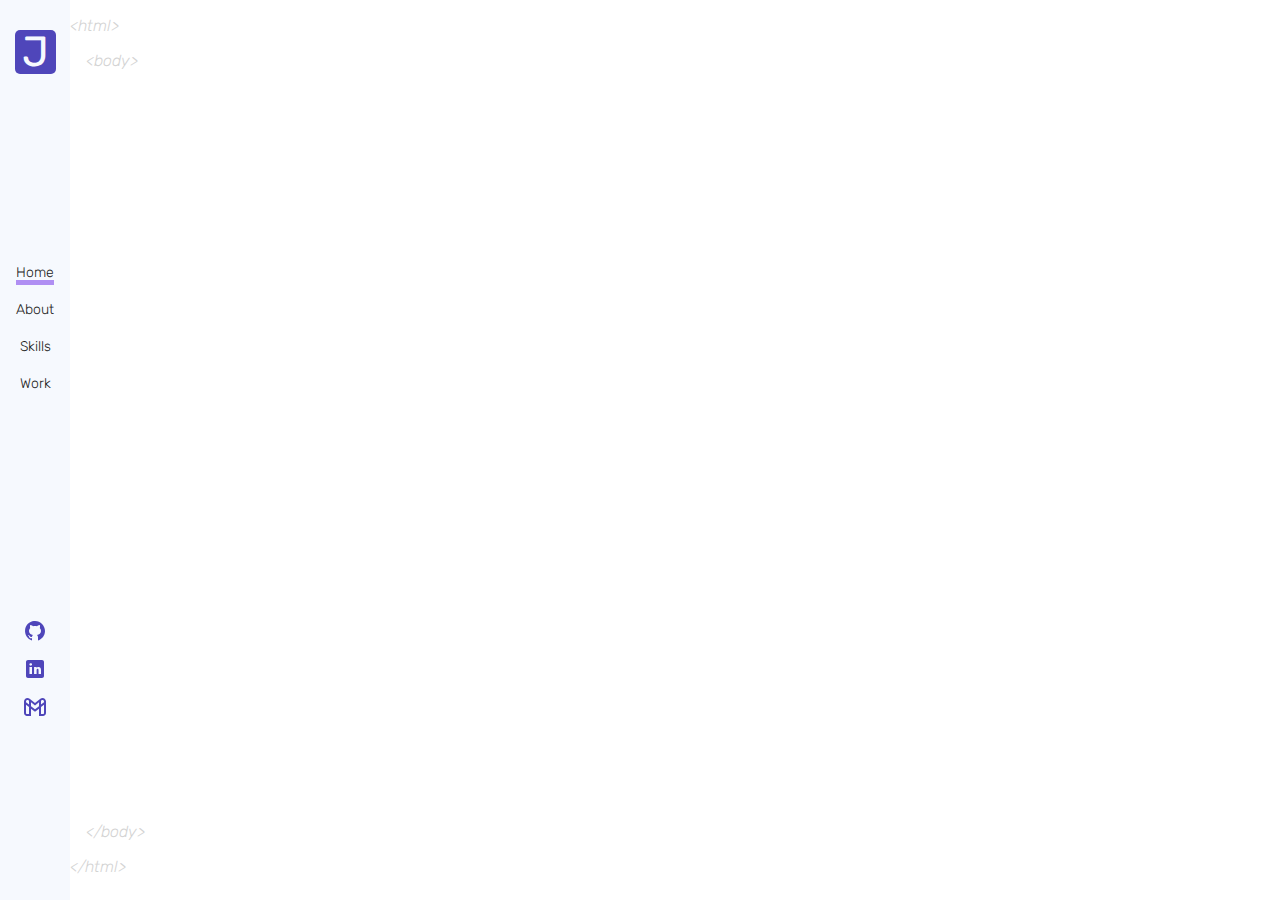
==== commit 99a9c715: "added a loader" ====
--- a/index.html
+++ b/index.html
@@ -1 +1 @@
-<!DOCTYPE html><html lang="en"><head><meta charSet="UTF-8"/><title>Jitendra Mahatpure</title><meta name="description" content="Portfolio of Jitendra Mahatpure"/><link rel="apple-touch-icon" sizes="180x180" href="/apple-touch-icon.png"/><link rel="icon" type="image/png" sizes="32x32" href="/favicon-32x32.png"/><link rel="icon" type="image/png" sizes="16x16" href="/favicon-16x16.png"/><link rel="manifest" href="/site.webmanifest"/><meta charSet="utf-8"/><meta name="viewport" content="width=device-width"/><meta name="next-head-count" content="2"/><link rel="preload" href="./_next/static/css/4a13c1339ce10069.css" as="style"/><link rel="stylesheet" href="./_next/static/css/4a13c1339ce10069.css" data-n-g=""/><link rel="preload" href="./_next/static/css/6d021f84d0d774eb.css" as="style"/><link rel="stylesheet" href="./_next/static/css/6d021f84d0d774eb.css" data-n-p=""/><noscript data-n-css=""></noscript><script defer="" nomodule="" src="./_next/static/chunks/polyfills-5cd94c89d3acac5f.js"></script><script src="./_next/static/chunks/webpack-850bd8c67fb4a51c.js" defer=""></script><script src="./_next/static/chunks/framework-6e4ba497ae0c8a3f.js" defer=""></script><script src="./_next/static/chunks/main-7e73d61bce33e887.js" defer=""></script><script src="./_next/static/chunks/pages/_app-ca6aae25bc99a05f.js" defer=""></script><script src="./_next/static/chunks/125-cec551a2cc4738d2.js" defer=""></script><script src="./_next/static/chunks/pages/index-2a6cfdfd3ad98ce1.js" defer=""></script><script src="./_next/static/Ms2jmYfgx8IYfooR79yxp/_buildManifest.js" defer=""></script><script src="./_next/static/Ms2jmYfgx8IYfooR79yxp/_ssgManifest.js" defer=""></script><script src="./_next/static/Ms2jmYfgx8IYfooR79yxp/_middlewareManifest.js" defer=""></script></head><body><noscript>You need to enable JavaScript to run this app.</noscript><div id="__next" data-reactroot=""><div><div class="Home_mainContent__sxqBQ"><div class="Sidebar_container__ovCOH"><a href="https://jmahatpure01.github.io/" class="Sidebar_logo__ipat8">J</a><div class="Sidebar_navLinkCont___SyXx"><a class="Sidebar_navLink__kkQVL" style="text-decoration:5px solid #b08ff3;text-decoration-line:underline">Home</a><a class="Sidebar_navLink__kkQVL">About</a><a class="Sidebar_navLink__kkQVL">Skills</a><a class="Sidebar_navLink__kkQVL">Work</a></div><div class="Sidebar_socialLinkCont__5Wywr"><a class="socialLink" href="https://github.com/jmahatpure01" target="_blank" rel="noreferrer"><img alt="github logo" width="24" height="24" src="github.svg"/></a><a class="socialLink" href="https://www.linkedin.com/in/jmahatpure/" target="_blank" rel="noreferrer"><img alt="linkedin logo" width="24" height="24" src="linkedin.svg"/></a><a class="socialLink" href="mailto:jmahatpure01@gmail.com" target="_blank" rel="noreferrer"><img alt="gmail logo" width="24" height="24" src="gmail.svg"/></a></div></div><main class="Home_main__nLjiQ"><section id="home" class="react-reveal Home_home__V_V4i animate__animated animate__backInDown"><img class=" pic" src="pic.jpg" alt="Picture of Jitendra Mahatpure"/><div><div class="Home_title__T09hD"><span class="Home_hello__R_Vyq">Hi, my name is </span>Jitendra Mahatpure</div><p class="Home_tagline__TcCNe">A full stack developer pretty good at frontend.</p><a class="btn a-btn" download="JitendraMahatpureResume.pdf" href="JitendraMahatpure_Resume_2022.pdf">Download Resume</a></div></section><div class="react-reveal"><section id="about"><h2 class="header">About</h2><div class="row row-center"><img class="pic" height="200" width="200" src="about.jpg" alt="Picture of Jitendra Mahatpure"/><p class="About_aboutText___05vm">Hello, I am Jitendra Mahatpure a Software Engineer developing web and mobile apps for more than 5 years. I started my development journey with an Android app in the 2nd year of Engineering without any training with just googling and knowledge of Java. Soon, after it I got into a remote internship at a startup and got hands-on experience of html, css, javascript and responsive design thus starting my web development journey.</p><p class="About_aboutText2__Rr_IB">Fast-forward to today, and I have had the privilege of working at<span class="About_blueText__3oVNT"> a small IT service agency</span>,<span class="About_blueText__3oVNT"> a startup</span>,<span class="About_blueText__3oVNT"> few freelance projects</span> and<span class="About_blueText__3oVNT"> a Tech giant</span>. My main focus these days is building accessible, responsive User Interfaces in React.js for Microsoft.</p></div></section></div><div class="react-reveal"><section id="skills" class="animate__animated animate__backInUp"><h2 class="header">Skills</h2><div class="row"><div class="col"><h3>Frontend proficiency</h3><p>React.js</p><p>React-Native</p><p>CSS</p></div><div class="col"><h3>Backend proficiency</h3><p>Node.js/express.js</p><p>Django(Python)</p><p>PHP(Laravel/Codeigniter)</p><p>C#(.Net)</p></div><div class="col"><h3>Cloud proficiency</h3><p>Azure</p><p>AWS</p><p>Linode</p></div><div class="col"><h3>Database proficiency</h3><p>MySQL</p><p>SQL Server</p><p>Postgres</p></div></div><div class="tagcloud"></div></section></div><div class="react-reveal"><section id="work" class="animate__animated animate__backInUp"><h2 class="header">Work</h2><div class="row" style="align-items:center;justify-content:center"><div class="workItem"><a href="https://candider.com" target="_blank" rel="noreferrer"><video class="lazy" autoplay="" muted="" loop="" playsinline="" poster="candider-web.png" style="width:100%;border-radius:5px"><source data-src="candider-web.mp4" type="video/mp4"/></video><span>Candider web</span></a></div><div class="workItem"><a href="https://play.google.com/store/apps/details?id=com.candider.candider" target="_blank" rel="noreferrer"><video class="lazy" autoplay="" muted="" loop="" playsinline="" poster="candider-web.png" style="width:100%;border-radius:5px"><source data-src="candider-app.mp4" type="video/mp4"/></video><span>Candider app</span></a></div><div class="workItem"><a href="https://play.google.com/store/apps/details?id=com.jmahatpure.minimalinventorymanager" target="_blank" rel="noreferrer"><video class="lazy" autoplay="" muted="" loop="" playsinline="" poster="minimal-inventory-manager.jpg" style="width:100%;border-radius:5px"><source data-src="minimal-inventory-manager.mp4" type="video/mp4"/></video><span>Inventory Manager app</span></a></div><div class="skeleton-container" style="width:100%"><span><style data-emotion-css="1q79kkk-skeletonStyles-Skeleton animation-bzdot9">.css-1q79kkk-skeletonStyles-Skeleton{background-color:#eee;background-image:linear-gradient( 90deg,#eee,#f5f5f5,#eee );background-size:200px 100%;background-repeat:no-repeat;border-radius:4px;display:inline-block;line-height:1;width:100%;-webkit-animation:animation-bzdot9 1.2s ease-in-out infinite;animation:animation-bzdot9 1.2s ease-in-out infinite;}@-webkit-keyframes animation-bzdot9{0%{background-position:-200px 0;}100%{background-position:calc(200px + 100%) 0;}}@keyframes animation-bzdot9{0%{background-position:-200px 0;}100%{background-position:calc(200px + 100%) 0;}}</style><span class="react-loading-skeleton css-1q79kkk-skeletonStyles-Skeleton" style="width:100%;height:30vh">‌</span></span><div class="skeleton-lower-container"><span><style data-emotion-css="1q79kkk-skeletonStyles-Skeleton animation-bzdot9">.css-1q79kkk-skeletonStyles-Skeleton{background-color:#eee;background-image:linear-gradient( 90deg,#eee,#f5f5f5,#eee );background-size:200px 100%;background-repeat:no-repeat;border-radius:4px;display:inline-block;line-height:1;width:100%;-webkit-animation:animation-bzdot9 1.2s ease-in-out infinite;animation:animation-bzdot9 1.2s ease-in-out infinite;}@-webkit-keyframes animation-bzdot9{0%{background-position:-200px 0;}100%{background-position:calc(200px + 100%) 0;}}@keyframes animation-bzdot9{0%{background-position:-200px 0;}100%{background-position:calc(200px + 100%) 0;}}</style><span class="react-loading-skeleton css-1q79kkk-skeletonStyles-Skeleton">‌</span><style data-emotion-css="1q79kkk-skeletonStyles-Skeleton animation-bzdot9">.css-1q79kkk-skeletonStyles-Skeleton{background-color:#eee;background-image:linear-gradient( 90deg,#eee,#f5f5f5,#eee );background-size:200px 100%;background-repeat:no-repeat;border-radius:4px;display:inline-block;line-height:1;width:100%;-webkit-animation:animation-bzdot9 1.2s ease-in-out infinite;animation:animation-bzdot9 1.2s ease-in-out infinite;}@-webkit-keyframes animation-bzdot9{0%{background-position:-200px 0;}100%{background-position:calc(200px + 100%) 0;}}@keyframes animation-bzdot9{0%{background-position:-200px 0;}100%{background-position:calc(200px + 100%) 0;}}</style><span class="react-loading-skeleton css-1q79kkk-skeletonStyles-Skeleton">‌</span><style data-emotion-css="1q79kkk-skeletonStyles-Skeleton animation-bzdot9">.css-1q79kkk-skeletonStyles-Skeleton{background-color:#eee;background-image:linear-gradient( 90deg,#eee,#f5f5f5,#eee );background-size:200px 100%;background-repeat:no-repeat;border-radius:4px;display:inline-block;line-height:1;width:100%;-webkit-animation:animation-bzdot9 1.2s ease-in-out infinite;animation:animation-bzdot9 1.2s ease-in-out infinite;}@-webkit-keyframes animation-bzdot9{0%{background-position:-200px 0;}100%{background-position:calc(200px + 100%) 0;}}@keyframes animation-bzdot9{0%{background-position:-200px 0;}100%{background-position:calc(200px + 100%) 0;}}</style><span class="react-loading-skeleton css-1q79kkk-skeletonStyles-Skeleton">‌</span></span></div></div><div class="skeleton-container" style="width:100%"><span><style data-emotion-css="1q79kkk-skeletonStyles-Skeleton animation-bzdot9">.css-1q79kkk-skeletonStyles-Skeleton{background-color:#eee;background-image:linear-gradient( 90deg,#eee,#f5f5f5,#eee );background-size:200px 100%;background-repeat:no-repeat;border-radius:4px;display:inline-block;line-height:1;width:100%;-webkit-animation:animation-bzdot9 1.2s ease-in-out infinite;animation:animation-bzdot9 1.2s ease-in-out infinite;}@-webkit-keyframes animation-bzdot9{0%{background-position:-200px 0;}100%{background-position:calc(200px + 100%) 0;}}@keyframes animation-bzdot9{0%{background-position:-200px 0;}100%{background-position:calc(200px + 100%) 0;}}</style><span class="react-loading-skeleton css-1q79kkk-skeletonStyles-Skeleton" style="width:100%;height:30vh">‌</span></span><div class="skeleton-lower-container"><span><style data-emotion-css="1q79kkk-skeletonStyles-Skeleton animation-bzdot9">.css-1q79kkk-skeletonStyles-Skeleton{background-color:#eee;background-image:linear-gradient( 90deg,#eee,#f5f5f5,#eee );background-size:200px 100%;background-repeat:no-repeat;border-radius:4px;display:inline-block;line-height:1;width:100%;-webkit-animation:animation-bzdot9 1.2s ease-in-out infinite;animation:animation-bzdot9 1.2s ease-in-out infinite;}@-webkit-keyframes animation-bzdot9{0%{background-position:-200px 0;}100%{background-position:calc(200px + 100%) 0;}}@keyframes animation-bzdot9{0%{background-position:-200px 0;}100%{background-position:calc(200px + 100%) 0;}}</style><span class="react-loading-skeleton css-1q79kkk-skeletonStyles-Skeleton">‌</span><style data-emotion-css="1q79kkk-skeletonStyles-Skeleton animation-bzdot9">.css-1q79kkk-skeletonStyles-Skeleton{background-color:#eee;background-image:linear-gradient( 90deg,#eee,#f5f5f5,#eee );background-size:200px 100%;background-repeat:no-repeat;border-radius:4px;display:inline-block;line-height:1;width:100%;-webkit-animation:animation-bzdot9 1.2s ease-in-out infinite;animation:animation-bzdot9 1.2s ease-in-out infinite;}@-webkit-keyframes animation-bzdot9{0%{background-position:-200px 0;}100%{background-position:calc(200px + 100%) 0;}}@keyframes animation-bzdot9{0%{background-position:-200px 0;}100%{background-position:calc(200px + 100%) 0;}}</style><span class="react-loading-skeleton css-1q79kkk-skeletonStyles-Skeleton">‌</span><style data-emotion-css="1q79kkk-skeletonStyles-Skeleton animation-bzdot9">.css-1q79kkk-skeletonStyles-Skeleton{background-color:#eee;background-image:linear-gradient( 90deg,#eee,#f5f5f5,#eee );background-size:200px 100%;background-repeat:no-repeat;border-radius:4px;display:inline-block;line-height:1;width:100%;-webkit-animation:animation-bzdot9 1.2s ease-in-out infinite;animation:animation-bzdot9 1.2s ease-in-out infinite;}@-webkit-keyframes animation-bzdot9{0%{background-position:-200px 0;}100%{background-position:calc(200px + 100%) 0;}}@keyframes animation-bzdot9{0%{background-position:-200px 0;}100%{background-position:calc(200px + 100%) 0;}}</style><span class="react-loading-skeleton css-1q79kkk-skeletonStyles-Skeleton">‌</span></span></div></div><div class="skeleton-container" style="width:100%"><span><style data-emotion-css="1q79kkk-skeletonStyles-Skeleton animation-bzdot9">.css-1q79kkk-skeletonStyles-Skeleton{background-color:#eee;background-image:linear-gradient( 90deg,#eee,#f5f5f5,#eee );background-size:200px 100%;background-repeat:no-repeat;border-radius:4px;display:inline-block;line-height:1;width:100%;-webkit-animation:animation-bzdot9 1.2s ease-in-out infinite;animation:animation-bzdot9 1.2s ease-in-out infinite;}@-webkit-keyframes animation-bzdot9{0%{background-position:-200px 0;}100%{background-position:calc(200px + 100%) 0;}}@keyframes animation-bzdot9{0%{background-position:-200px 0;}100%{background-position:calc(200px + 100%) 0;}}</style><span class="react-loading-skeleton css-1q79kkk-skeletonStyles-Skeleton" style="width:100%;height:390px">‌</span></span><div class="skeleton-lower-container"><span><style data-emotion-css="1q79kkk-skeletonStyles-Skeleton animation-bzdot9">.css-1q79kkk-skeletonStyles-Skeleton{background-color:#eee;background-image:linear-gradient( 90deg,#eee,#f5f5f5,#eee );background-size:200px 100%;background-repeat:no-repeat;border-radius:4px;display:inline-block;line-height:1;width:100%;-webkit-animation:animation-bzdot9 1.2s ease-in-out infinite;animation:animation-bzdot9 1.2s ease-in-out infinite;}@-webkit-keyframes animation-bzdot9{0%{background-position:-200px 0;}100%{background-position:calc(200px + 100%) 0;}}@keyframes animation-bzdot9{0%{background-position:-200px 0;}100%{background-position:calc(200px + 100%) 0;}}</style><span class="react-loading-skeleton css-1q79kkk-skeletonStyles-Skeleton">‌</span><style data-emotion-css="1q79kkk-skeletonStyles-Skeleton animation-bzdot9">.css-1q79kkk-skeletonStyles-Skeleton{background-color:#eee;background-image:linear-gradient( 90deg,#eee,#f5f5f5,#eee );background-size:200px 100%;background-repeat:no-repeat;border-radius:4px;display:inline-block;line-height:1;width:100%;-webkit-animation:animation-bzdot9 1.2s ease-in-out infinite;animation:animation-bzdot9 1.2s ease-in-out infinite;}@-webkit-keyframes animation-bzdot9{0%{background-position:-200px 0;}100%{background-position:calc(200px + 100%) 0;}}@keyframes animation-bzdot9{0%{background-position:-200px 0;}100%{background-position:calc(200px + 100%) 0;}}</style><span class="react-loading-skeleton css-1q79kkk-skeletonStyles-Skeleton">‌</span><style data-emotion-css="1q79kkk-skeletonStyles-Skeleton animation-bzdot9">.css-1q79kkk-skeletonStyles-Skeleton{background-color:#eee;background-image:linear-gradient( 90deg,#eee,#f5f5f5,#eee );background-size:200px 100%;background-repeat:no-repeat;border-radius:4px;display:inline-block;line-height:1;width:100%;-webkit-animation:animation-bzdot9 1.2s ease-in-out infinite;animation:animation-bzdot9 1.2s ease-in-out infinite;}@-webkit-keyframes animation-bzdot9{0%{background-position:-200px 0;}100%{background-position:calc(200px + 100%) 0;}}@keyframes animation-bzdot9{0%{background-position:-200px 0;}100%{background-position:calc(200px + 100%) 0;}}</style><span class="react-loading-skeleton css-1q79kkk-skeletonStyles-Skeleton">‌</span></span></div></div><div class="skeleton-container" style="width:100%"><span><style data-emotion-css="1q79kkk-skeletonStyles-Skeleton animation-bzdot9">.css-1q79kkk-skeletonStyles-Skeleton{background-color:#eee;background-image:linear-gradient( 90deg,#eee,#f5f5f5,#eee );background-size:200px 100%;background-repeat:no-repeat;border-radius:4px;display:inline-block;line-height:1;width:100%;-webkit-animation:animation-bzdot9 1.2s ease-in-out infinite;animation:animation-bzdot9 1.2s ease-in-out infinite;}@-webkit-keyframes animation-bzdot9{0%{background-position:-200px 0;}100%{background-position:calc(200px + 100%) 0;}}@keyframes animation-bzdot9{0%{background-position:-200px 0;}100%{background-position:calc(200px + 100%) 0;}}</style><span class="react-loading-skeleton css-1q79kkk-skeletonStyles-Skeleton" style="width:100%;height:410px">‌</span></span><div class="skeleton-lower-container"><span><style data-emotion-css="1q79kkk-skeletonStyles-Skeleton animation-bzdot9">.css-1q79kkk-skeletonStyles-Skeleton{background-color:#eee;background-image:linear-gradient( 90deg,#eee,#f5f5f5,#eee );background-size:200px 100%;background-repeat:no-repeat;border-radius:4px;display:inline-block;line-height:1;width:100%;-webkit-animation:animation-bzdot9 1.2s ease-in-out infinite;animation:animation-bzdot9 1.2s ease-in-out infinite;}@-webkit-keyframes animation-bzdot9{0%{background-position:-200px 0;}100%{background-position:calc(200px + 100%) 0;}}@keyframes animation-bzdot9{0%{background-position:-200px 0;}100%{background-position:calc(200px + 100%) 0;}}</style><span class="react-loading-skeleton css-1q79kkk-skeletonStyles-Skeleton">‌</span><style data-emotion-css="1q79kkk-skeletonStyles-Skeleton animation-bzdot9">.css-1q79kkk-skeletonStyles-Skeleton{background-color:#eee;background-image:linear-gradient( 90deg,#eee,#f5f5f5,#eee );background-size:200px 100%;background-repeat:no-repeat;border-radius:4px;display:inline-block;line-height:1;width:100%;-webkit-animation:animation-bzdot9 1.2s ease-in-out infinite;animation:animation-bzdot9 1.2s ease-in-out infinite;}@-webkit-keyframes animation-bzdot9{0%{background-position:-200px 0;}100%{background-position:calc(200px + 100%) 0;}}@keyframes animation-bzdot9{0%{background-position:-200px 0;}100%{background-position:calc(200px + 100%) 0;}}</style><span class="react-loading-skeleton css-1q79kkk-skeletonStyles-Skeleton">‌</span><style data-emotion-css="1q79kkk-skeletonStyles-Skeleton animation-bzdot9">.css-1q79kkk-skeletonStyles-Skeleton{background-color:#eee;background-image:linear-gradient( 90deg,#eee,#f5f5f5,#eee );background-size:200px 100%;background-repeat:no-repeat;border-radius:4px;display:inline-block;line-height:1;width:100%;-webkit-animation:animation-bzdot9 1.2s ease-in-out infinite;animation:animation-bzdot9 1.2s ease-in-out infinite;}@-webkit-keyframes animation-bzdot9{0%{background-position:-200px 0;}100%{background-position:calc(200px + 100%) 0;}}@keyframes animation-bzdot9{0%{background-position:-200px 0;}100%{background-position:calc(200px + 100%) 0;}}</style><span class="react-loading-skeleton css-1q79kkk-skeletonStyles-Skeleton">‌</span></span></div></div></div></section></div><footer class="Home_footer____T7K"><a>Designed &amp; Developed by Jitendra Mahatpure</a></footer></main></div></div></div><script id="__NEXT_DATA__" type="application/json">{"props":{"pageProps":{}},"page":"/","query":{},"buildId":"Ms2jmYfgx8IYfooR79yxp","assetPrefix":".","nextExport":true,"autoExport":true,"isFallback":false,"scriptLoader":[]}</script></body></html>+<!DOCTYPE html><html lang="en"><head><meta charSet="UTF-8"/><title>Jitendra Mahatpure</title><meta name="description" content="Portfolio of Jitendra Mahatpure"/><link rel="apple-touch-icon" sizes="180x180" href="/apple-touch-icon.png"/><link rel="icon" type="image/png" sizes="32x32" href="/favicon-32x32.png"/><link rel="icon" type="image/png" sizes="16x16" href="/favicon-16x16.png"/><link rel="manifest" href="/site.webmanifest"/><link rel="stylesheet" href="/loader.css"/><meta charSet="utf-8"/><meta name="viewport" content="width=device-width"/><meta name="next-head-count" content="2"/><link rel="preload" href="./_next/static/css/dea6eb85a1a2277a.css" as="style"/><link rel="stylesheet" href="./_next/static/css/dea6eb85a1a2277a.css" data-n-g=""/><link rel="preload" href="./_next/static/css/6d021f84d0d774eb.css" as="style"/><link rel="stylesheet" href="./_next/static/css/6d021f84d0d774eb.css" data-n-p=""/><noscript data-n-css=""></noscript><script defer="" nomodule="" src="./_next/static/chunks/polyfills-5cd94c89d3acac5f.js"></script><script src="./_next/static/chunks/webpack-850bd8c67fb4a51c.js" defer=""></script><script src="./_next/static/chunks/framework-6e4ba497ae0c8a3f.js" defer=""></script><script src="./_next/static/chunks/main-7e73d61bce33e887.js" defer=""></script><script src="./_next/static/chunks/pages/_app-ca6aae25bc99a05f.js" defer=""></script><script src="./_next/static/chunks/125-cec551a2cc4738d2.js" defer=""></script><script src="./_next/static/chunks/pages/index-3f1ffd477280cbdd.js" defer=""></script><script src="./_next/static/SmuyoPxlKbYJ5mwGPbI0O/_buildManifest.js" defer=""></script><script src="./_next/static/SmuyoPxlKbYJ5mwGPbI0O/_ssgManifest.js" defer=""></script><script src="./_next/static/SmuyoPxlKbYJ5mwGPbI0O/_middlewareManifest.js" defer=""></script></head><body><noscript>You need to enable JavaScript to run this app.</noscript><div class="loaderCont" id="loaderCont"><div class="lds-hourglass"></div></div><div id="__next" data-reactroot=""><div><div class="Home_mainContent__sxqBQ"><div class="Sidebar_container__ovCOH"><a href="https://jmahatpure01.github.io/" class="Sidebar_logo__ipat8">J</a><div class="Sidebar_navLinkCont___SyXx"><a class="Sidebar_navLink__kkQVL" style="text-decoration:5px solid #b08ff3;text-decoration-line:underline">Home</a><a class="Sidebar_navLink__kkQVL">About</a><a class="Sidebar_navLink__kkQVL">Skills</a><a class="Sidebar_navLink__kkQVL">Work</a></div><div class="Sidebar_socialLinkCont__5Wywr"><a class="socialLink" href="https://github.com/jmahatpure01" target="_blank" rel="noreferrer"><img alt="github logo" width="24" height="24" src="github.svg"/></a><a class="socialLink" href="https://www.linkedin.com/in/jmahatpure/" target="_blank" rel="noreferrer"><img alt="linkedin logo" width="24" height="24" src="linkedin.svg"/></a><a class="socialLink" href="mailto:jmahatpure01@gmail.com" target="_blank" rel="noreferrer"><img alt="gmail logo" width="24" height="24" src="gmail.svg"/></a></div></div><main class="Home_main__nLjiQ"><div class="backgroundDiv"><p><em>&lt;html&gt;</em></p><p><em> &lt;body&gt;</em></p><div class="betweenBackgroundDiv"></div><p><em> &lt;/body&gt;</em></p><p><em>&lt;/html&gt;</em></p></div><section id="home" class="react-reveal Home_home__V_V4i animate__animated animate__backInDown"><img class=" pic" src="pic.jpg" alt="Picture of Jitendra Mahatpure"/><div><div class="Home_title__T09hD"><span class="Home_hello__R_Vyq">Hi, my name is </span>Jitendra Mahatpure</div><p class="Home_tagline__TcCNe">A full stack developer pretty good at frontend.</p><a class="btn a-btn" download="JitendraMahatpureResume.pdf" href="JitendraMahatpure_Resume_2022.pdf">Download Resume</a></div></section><div class="react-reveal"><section id="about"><h2 class="header">About</h2><div class="row row-center"><img class="pic" height="200" width="200" src="about.jpg" alt="Picture of Jitendra Mahatpure"/><p class="About_aboutText___05vm">Hello, I am Jitendra Mahatpure a Software Engineer developing web and mobile apps for more than 5 years. I started my development journey with an Android app in the 2nd year of Engineering without any training with just googling and knowledge of Java. Soon, after it I got into a remote internship at a startup and got hands-on experience of html, css, javascript and responsive design thus starting my web development journey.</p><p class="About_aboutText2__Rr_IB">Fast-forward to today, and I have had the privilege of working at<span class="About_blueText__3oVNT"> a small IT service agency</span>,<span class="About_blueText__3oVNT"> a startup</span>,<span class="About_blueText__3oVNT"> few freelance projects</span> and<span class="About_blueText__3oVNT"> a Tech giant</span>. My main focus these days is building accessible, responsive User Interfaces in React.js for Microsoft.</p></div></section></div><div class="react-reveal"><section id="skills" class="animate__animated animate__backInUp"><h2 class="header">Skills</h2><div class="row"><div class="col"><h3>Frontend proficiency</h3><p>React.js</p><p>React-Native</p><p>CSS</p></div><div class="col"><h3>Backend proficiency</h3><p>Node.js/express.js</p><p>Django(Python)</p><p>PHP(Laravel/Codeigniter)</p><p>C#(.Net)</p></div><div class="col"><h3>Cloud proficiency</h3><p>Azure</p><p>AWS</p><p>Linode</p></div><div class="col"><h3>Database proficiency</h3><p>MySQL</p><p>SQL Server</p><p>Postgres</p></div></div><div class="tagcloud"></div></section></div><div class="react-reveal"><section id="work" class="animate__animated animate__backInUp"><h2 class="header">Work</h2><div class="row" style="align-items:center;justify-content:center"><div class="workItem"><a href="https://candider.com" target="_blank" rel="noreferrer"><video class="lazy" autoplay="" muted="" loop="" playsinline="" poster="candider-web.png" style="width:100%;border-radius:5px"><source data-src="candider-web.mp4" type="video/mp4"/></video><span>Candider web</span></a></div><div class="workItem"><a href="https://play.google.com/store/apps/details?id=com.candider.candider" target="_blank" rel="noreferrer"><video class="lazy" autoplay="" muted="" loop="" playsinline="" poster="candider-web.png" style="width:100%;border-radius:5px"><source data-src="candider-app.mp4" type="video/mp4"/></video><span>Candider app</span></a></div><div class="workItem"><a href="https://play.google.com/store/apps/details?id=com.jmahatpure.minimalinventorymanager" target="_blank" rel="noreferrer"><video class="lazy" autoplay="" muted="" loop="" playsinline="" poster="minimal-inventory-manager.jpg" style="width:100%;border-radius:5px"><source data-src="minimal-inventory-manager.mp4" type="video/mp4"/></video><span>Inventory Manager app</span></a></div><div class="skeleton-container" style="width:100%"><span><style data-emotion-css="1q79kkk-skeletonStyles-Skeleton animation-bzdot9">.css-1q79kkk-skeletonStyles-Skeleton{background-color:#eee;background-image:linear-gradient( 90deg,#eee,#f5f5f5,#eee );background-size:200px 100%;background-repeat:no-repeat;border-radius:4px;display:inline-block;line-height:1;width:100%;-webkit-animation:animation-bzdot9 1.2s ease-in-out infinite;animation:animation-bzdot9 1.2s ease-in-out infinite;}@-webkit-keyframes animation-bzdot9{0%{background-position:-200px 0;}100%{background-position:calc(200px + 100%) 0;}}@keyframes animation-bzdot9{0%{background-position:-200px 0;}100%{background-position:calc(200px + 100%) 0;}}</style><span class="react-loading-skeleton css-1q79kkk-skeletonStyles-Skeleton" style="width:100%;height:30vh">‌</span></span><div class="skeleton-lower-container"><span><style data-emotion-css="1q79kkk-skeletonStyles-Skeleton animation-bzdot9">.css-1q79kkk-skeletonStyles-Skeleton{background-color:#eee;background-image:linear-gradient( 90deg,#eee,#f5f5f5,#eee );background-size:200px 100%;background-repeat:no-repeat;border-radius:4px;display:inline-block;line-height:1;width:100%;-webkit-animation:animation-bzdot9 1.2s ease-in-out infinite;animation:animation-bzdot9 1.2s ease-in-out infinite;}@-webkit-keyframes animation-bzdot9{0%{background-position:-200px 0;}100%{background-position:calc(200px + 100%) 0;}}@keyframes animation-bzdot9{0%{background-position:-200px 0;}100%{background-position:calc(200px + 100%) 0;}}</style><span class="react-loading-skeleton css-1q79kkk-skeletonStyles-Skeleton">‌</span><style data-emotion-css="1q79kkk-skeletonStyles-Skeleton animation-bzdot9">.css-1q79kkk-skeletonStyles-Skeleton{background-color:#eee;background-image:linear-gradient( 90deg,#eee,#f5f5f5,#eee );background-size:200px 100%;background-repeat:no-repeat;border-radius:4px;display:inline-block;line-height:1;width:100%;-webkit-animation:animation-bzdot9 1.2s ease-in-out infinite;animation:animation-bzdot9 1.2s ease-in-out infinite;}@-webkit-keyframes animation-bzdot9{0%{background-position:-200px 0;}100%{background-position:calc(200px + 100%) 0;}}@keyframes animation-bzdot9{0%{background-position:-200px 0;}100%{background-position:calc(200px + 100%) 0;}}</style><span class="react-loading-skeleton css-1q79kkk-skeletonStyles-Skeleton">‌</span><style data-emotion-css="1q79kkk-skeletonStyles-Skeleton animation-bzdot9">.css-1q79kkk-skeletonStyles-Skeleton{background-color:#eee;background-image:linear-gradient( 90deg,#eee,#f5f5f5,#eee );background-size:200px 100%;background-repeat:no-repeat;border-radius:4px;display:inline-block;line-height:1;width:100%;-webkit-animation:animation-bzdot9 1.2s ease-in-out infinite;animation:animation-bzdot9 1.2s ease-in-out infinite;}@-webkit-keyframes animation-bzdot9{0%{background-position:-200px 0;}100%{background-position:calc(200px + 100%) 0;}}@keyframes animation-bzdot9{0%{background-position:-200px 0;}100%{background-position:calc(200px + 100%) 0;}}</style><span class="react-loading-skeleton css-1q79kkk-skeletonStyles-Skeleton">‌</span></span></div></div><div class="skeleton-container" style="width:100%"><span><style data-emotion-css="1q79kkk-skeletonStyles-Skeleton animation-bzdot9">.css-1q79kkk-skeletonStyles-Skeleton{background-color:#eee;background-image:linear-gradient( 90deg,#eee,#f5f5f5,#eee );background-size:200px 100%;background-repeat:no-repeat;border-radius:4px;display:inline-block;line-height:1;width:100%;-webkit-animation:animation-bzdot9 1.2s ease-in-out infinite;animation:animation-bzdot9 1.2s ease-in-out infinite;}@-webkit-keyframes animation-bzdot9{0%{background-position:-200px 0;}100%{background-position:calc(200px + 100%) 0;}}@keyframes animation-bzdot9{0%{background-position:-200px 0;}100%{background-position:calc(200px + 100%) 0;}}</style><span class="react-loading-skeleton css-1q79kkk-skeletonStyles-Skeleton" style="width:100%;height:30vh">‌</span></span><div class="skeleton-lower-container"><span><style data-emotion-css="1q79kkk-skeletonStyles-Skeleton animation-bzdot9">.css-1q79kkk-skeletonStyles-Skeleton{background-color:#eee;background-image:linear-gradient( 90deg,#eee,#f5f5f5,#eee );background-size:200px 100%;background-repeat:no-repeat;border-radius:4px;display:inline-block;line-height:1;width:100%;-webkit-animation:animation-bzdot9 1.2s ease-in-out infinite;animation:animation-bzdot9 1.2s ease-in-out infinite;}@-webkit-keyframes animation-bzdot9{0%{background-position:-200px 0;}100%{background-position:calc(200px + 100%) 0;}}@keyframes animation-bzdot9{0%{background-position:-200px 0;}100%{background-position:calc(200px + 100%) 0;}}</style><span class="react-loading-skeleton css-1q79kkk-skeletonStyles-Skeleton">‌</span><style data-emotion-css="1q79kkk-skeletonStyles-Skeleton animation-bzdot9">.css-1q79kkk-skeletonStyles-Skeleton{background-color:#eee;background-image:linear-gradient( 90deg,#eee,#f5f5f5,#eee );background-size:200px 100%;background-repeat:no-repeat;border-radius:4px;display:inline-block;line-height:1;width:100%;-webkit-animation:animation-bzdot9 1.2s ease-in-out infinite;animation:animation-bzdot9 1.2s ease-in-out infinite;}@-webkit-keyframes animation-bzdot9{0%{background-position:-200px 0;}100%{background-position:calc(200px + 100%) 0;}}@keyframes animation-bzdot9{0%{background-position:-200px 0;}100%{background-position:calc(200px + 100%) 0;}}</style><span class="react-loading-skeleton css-1q79kkk-skeletonStyles-Skeleton">‌</span><style data-emotion-css="1q79kkk-skeletonStyles-Skeleton animation-bzdot9">.css-1q79kkk-skeletonStyles-Skeleton{background-color:#eee;background-image:linear-gradient( 90deg,#eee,#f5f5f5,#eee );background-size:200px 100%;background-repeat:no-repeat;border-radius:4px;display:inline-block;line-height:1;width:100%;-webkit-animation:animation-bzdot9 1.2s ease-in-out infinite;animation:animation-bzdot9 1.2s ease-in-out infinite;}@-webkit-keyframes animation-bzdot9{0%{background-position:-200px 0;}100%{background-position:calc(200px + 100%) 0;}}@keyframes animation-bzdot9{0%{background-position:-200px 0;}100%{background-position:calc(200px + 100%) 0;}}</style><span class="react-loading-skeleton css-1q79kkk-skeletonStyles-Skeleton">‌</span></span></div></div><div class="skeleton-container" style="width:100%"><span><style data-emotion-css="1q79kkk-skeletonStyles-Skeleton animation-bzdot9">.css-1q79kkk-skeletonStyles-Skeleton{background-color:#eee;background-image:linear-gradient( 90deg,#eee,#f5f5f5,#eee );background-size:200px 100%;background-repeat:no-repeat;border-radius:4px;display:inline-block;line-height:1;width:100%;-webkit-animation:animation-bzdot9 1.2s ease-in-out infinite;animation:animation-bzdot9 1.2s ease-in-out infinite;}@-webkit-keyframes animation-bzdot9{0%{background-position:-200px 0;}100%{background-position:calc(200px + 100%) 0;}}@keyframes animation-bzdot9{0%{background-position:-200px 0;}100%{background-position:calc(200px + 100%) 0;}}</style><span class="react-loading-skeleton css-1q79kkk-skeletonStyles-Skeleton" style="width:100%;height:390px">‌</span></span><div class="skeleton-lower-container"><span><style data-emotion-css="1q79kkk-skeletonStyles-Skeleton animation-bzdot9">.css-1q79kkk-skeletonStyles-Skeleton{background-color:#eee;background-image:linear-gradient( 90deg,#eee,#f5f5f5,#eee );background-size:200px 100%;background-repeat:no-repeat;border-radius:4px;display:inline-block;line-height:1;width:100%;-webkit-animation:animation-bzdot9 1.2s ease-in-out infinite;animation:animation-bzdot9 1.2s ease-in-out infinite;}@-webkit-keyframes animation-bzdot9{0%{background-position:-200px 0;}100%{background-position:calc(200px + 100%) 0;}}@keyframes animation-bzdot9{0%{background-position:-200px 0;}100%{background-position:calc(200px + 100%) 0;}}</style><span class="react-loading-skeleton css-1q79kkk-skeletonStyles-Skeleton">‌</span><style data-emotion-css="1q79kkk-skeletonStyles-Skeleton animation-bzdot9">.css-1q79kkk-skeletonStyles-Skeleton{background-color:#eee;background-image:linear-gradient( 90deg,#eee,#f5f5f5,#eee );background-size:200px 100%;background-repeat:no-repeat;border-radius:4px;display:inline-block;line-height:1;width:100%;-webkit-animation:animation-bzdot9 1.2s ease-in-out infinite;animation:animation-bzdot9 1.2s ease-in-out infinite;}@-webkit-keyframes animation-bzdot9{0%{background-position:-200px 0;}100%{background-position:calc(200px + 100%) 0;}}@keyframes animation-bzdot9{0%{background-position:-200px 0;}100%{background-position:calc(200px + 100%) 0;}}</style><span class="react-loading-skeleton css-1q79kkk-skeletonStyles-Skeleton">‌</span><style data-emotion-css="1q79kkk-skeletonStyles-Skeleton animation-bzdot9">.css-1q79kkk-skeletonStyles-Skeleton{background-color:#eee;background-image:linear-gradient( 90deg,#eee,#f5f5f5,#eee );background-size:200px 100%;background-repeat:no-repeat;border-radius:4px;display:inline-block;line-height:1;width:100%;-webkit-animation:animation-bzdot9 1.2s ease-in-out infinite;animation:animation-bzdot9 1.2s ease-in-out infinite;}@-webkit-keyframes animation-bzdot9{0%{background-position:-200px 0;}100%{background-position:calc(200px + 100%) 0;}}@keyframes animation-bzdot9{0%{background-position:-200px 0;}100%{background-position:calc(200px + 100%) 0;}}</style><span class="react-loading-skeleton css-1q79kkk-skeletonStyles-Skeleton">‌</span></span></div></div><div class="skeleton-container" style="width:100%"><span><style data-emotion-css="1q79kkk-skeletonStyles-Skeleton animation-bzdot9">.css-1q79kkk-skeletonStyles-Skeleton{background-color:#eee;background-image:linear-gradient( 90deg,#eee,#f5f5f5,#eee );background-size:200px 100%;background-repeat:no-repeat;border-radius:4px;display:inline-block;line-height:1;width:100%;-webkit-animation:animation-bzdot9 1.2s ease-in-out infinite;animation:animation-bzdot9 1.2s ease-in-out infinite;}@-webkit-keyframes animation-bzdot9{0%{background-position:-200px 0;}100%{background-position:calc(200px + 100%) 0;}}@keyframes animation-bzdot9{0%{background-position:-200px 0;}100%{background-position:calc(200px + 100%) 0;}}</style><span class="react-loading-skeleton css-1q79kkk-skeletonStyles-Skeleton" style="width:100%;height:410px">‌</span></span><div class="skeleton-lower-container"><span><style data-emotion-css="1q79kkk-skeletonStyles-Skeleton animation-bzdot9">.css-1q79kkk-skeletonStyles-Skeleton{background-color:#eee;background-image:linear-gradient( 90deg,#eee,#f5f5f5,#eee );background-size:200px 100%;background-repeat:no-repeat;border-radius:4px;display:inline-block;line-height:1;width:100%;-webkit-animation:animation-bzdot9 1.2s ease-in-out infinite;animation:animation-bzdot9 1.2s ease-in-out infinite;}@-webkit-keyframes animation-bzdot9{0%{background-position:-200px 0;}100%{background-position:calc(200px + 100%) 0;}}@keyframes animation-bzdot9{0%{background-position:-200px 0;}100%{background-position:calc(200px + 100%) 0;}}</style><span class="react-loading-skeleton css-1q79kkk-skeletonStyles-Skeleton">‌</span><style data-emotion-css="1q79kkk-skeletonStyles-Skeleton animation-bzdot9">.css-1q79kkk-skeletonStyles-Skeleton{background-color:#eee;background-image:linear-gradient( 90deg,#eee,#f5f5f5,#eee );background-size:200px 100%;background-repeat:no-repeat;border-radius:4px;display:inline-block;line-height:1;width:100%;-webkit-animation:animation-bzdot9 1.2s ease-in-out infinite;animation:animation-bzdot9 1.2s ease-in-out infinite;}@-webkit-keyframes animation-bzdot9{0%{background-position:-200px 0;}100%{background-position:calc(200px + 100%) 0;}}@keyframes animation-bzdot9{0%{background-position:-200px 0;}100%{background-position:calc(200px + 100%) 0;}}</style><span class="react-loading-skeleton css-1q79kkk-skeletonStyles-Skeleton">‌</span><style data-emotion-css="1q79kkk-skeletonStyles-Skeleton animation-bzdot9">.css-1q79kkk-skeletonStyles-Skeleton{background-color:#eee;background-image:linear-gradient( 90deg,#eee,#f5f5f5,#eee );background-size:200px 100%;background-repeat:no-repeat;border-radius:4px;display:inline-block;line-height:1;width:100%;-webkit-animation:animation-bzdot9 1.2s ease-in-out infinite;animation:animation-bzdot9 1.2s ease-in-out infinite;}@-webkit-keyframes animation-bzdot9{0%{background-position:-200px 0;}100%{background-position:calc(200px + 100%) 0;}}@keyframes animation-bzdot9{0%{background-position:-200px 0;}100%{background-position:calc(200px + 100%) 0;}}</style><span class="react-loading-skeleton css-1q79kkk-skeletonStyles-Skeleton">‌</span></span></div></div></div></section></div><footer class="Home_footer____T7K"><a>Designed &amp; Developed by Jitendra Mahatpure</a></footer></main></div></div></div><script id="__NEXT_DATA__" type="application/json">{"props":{"pageProps":{}},"page":"/","query":{},"buildId":"SmuyoPxlKbYJ5mwGPbI0O","assetPrefix":".","nextExport":true,"autoExport":true,"isFallback":false,"scriptLoader":[]}</script></body></html>--- a/loader.css
+++ b/loader.css
@@ -0,0 +1,39 @@
+.loaderCont {
+  display: flex;
+  flex-direction: column;
+  align-items: center;
+  justify-content: center;
+  height: 100vh;
+  width: 100vw;
+}
+.lds-hourglass {
+  display: inline-block;
+  position: relative;
+  width: 80px;
+  height: 80px;
+}
+.lds-hourglass:after {
+  content: ' ';
+  display: block;
+  border-radius: 50%;
+  width: 0;
+  height: 0;
+  margin: 8px;
+  box-sizing: border-box;
+  border: 32px solid #f9896b;
+  border-color: #f9896b transparent #f9896b transparent;
+  animation: lds-hourglass 1.2s infinite;
+}
+@keyframes lds-hourglass {
+  0% {
+    transform: rotate(0);
+    animation-timing-function: cubic-bezier(0.55, 0.055, 0.675, 0.19);
+  }
+  50% {
+    transform: rotate(900deg);
+    animation-timing-function: cubic-bezier(0.215, 0.61, 0.355, 1);
+  }
+  100% {
+    transform: rotate(1800deg);
+  }
+}
--- a/_next/static/css/dea6eb85a1a2277a.css
+++ b/_next/static/css/dea6eb85a1a2277a.css
@@ -0,0 +1 @@
+@import url("https://fonts.googleapis.com/css2?family=Rubik:wght@300;500;600;700;800;900&display=swap");body,html{padding:0;margin:0;font-family:Rubik,sans-serif;color:#212121;background-color:#f8f8f8;font-weight:lighter}a{color:inherit;-webkit-text-decoration:1px solid #4f46ba;text-decoration:1px solid #4f46ba}*{-webkit-box-sizing:border-box;-moz-box-sizing:border-box;box-sizing:border-box}.pic{border-radius:190px;object-fit:contain;background-color:#eaeaea;width:30vh;height:30vh}.header{-webkit-text-decoration:5px solid #b08ff3;text-decoration:5px solid #b08ff3;-webkit-text-decoration-line:underline;text-decoration-line:underline}section{-moz-box-orient:vertical;flex-direction:column;-moz-box-align:center;align-items:center;-moz-box-pack:center;justify-content:center;width:100%;padding-left:15%;padding-right:15%;min-height:100vh}.row,section{display:-moz-box;display:flex;-moz-box-direction:normal}.row{-moz-box-orient:horizontal;flex-direction:row;flex-wrap:wrap}.row-center{-moz-box-align:center;align-items:center;-moz-box-pack:center;justify-content:center}.col{display:-moz-box;display:flex;-moz-box-orient:vertical;-moz-box-direction:normal;flex-direction:column;margin:7px}.btn{border-radius:20px;padding-left:20px;padding-right:20px;background-color:#4f46ba;color:#f6f9fe}.a-btn{height:40px;display:-moz-box;display:flex;-moz-box-align:center;align-items:center;-moz-box-pack:center;justify-content:center;width:200px}.socialLinkCont{margin-top:10px}.socialLink img{margin:5px}.socialLink:hover img{background-color:#eaeaea}.star{font-size:20px;color:#f9896b}#skills p{font-size:14px}#work div.workItem{display:-moz-box;display:flex;-moz-box-orient:vertical;-moz-box-direction:normal;flex-direction:column;width:248px;border:1px solid #ccc;border-radius:5px;margin:2px}@media only screen and (max-width:465px){#work div.workItem{width:unset}}#work div.workItem>a{display:-moz-box;display:flex;-moz-box-orient:vertical;-moz-box-direction:normal;flex-direction:column;-moz-box-pack:center;justify-content:center;-moz-box-align:center;align-items:center;width:100%;height:100%}#work div.workItem>a>span{padding:5px}#work div.row{width:96%;flex-wrap:wrap}#work div.linkPreview{width:210px;height:565px;margin:5px}@media only screen and (max-width:768px){#work div.linkPreview{height:250px}}.skill-icon{height:2vh;width:2vh}#skills span.tagcloud--item{font-size:11px;color:#4f46ba;font-weight:700}.backgroundDiv{position:fixed;height:100vh;width:-moz-calc(100vw - 70px);width:calc(100vw - 70px);background-color:#fff;color:#d3d3d3}.betweenBackgroundDiv{height:80vh}--- a/_next/static/css/dea6eb85a1a2277a.css
+++ b/_next/static/css/dea6eb85a1a2277a.css
@@ -0,0 +1 @@
+@import url("https://fonts.googleapis.com/css2?family=Rubik:wght@300;500;600;700;800;900&display=swap");body,html{padding:0;margin:0;font-family:Rubik,sans-serif;color:#212121;background-color:#f8f8f8;font-weight:lighter}a{color:inherit;-webkit-text-decoration:1px solid #4f46ba;text-decoration:1px solid #4f46ba}*{-webkit-box-sizing:border-box;-moz-box-sizing:border-box;box-sizing:border-box}.pic{border-radius:190px;object-fit:contain;background-color:#eaeaea;width:30vh;height:30vh}.header{-webkit-text-decoration:5px solid #b08ff3;text-decoration:5px solid #b08ff3;-webkit-text-decoration-line:underline;text-decoration-line:underline}section{-moz-box-orient:vertical;flex-direction:column;-moz-box-align:center;align-items:center;-moz-box-pack:center;justify-content:center;width:100%;padding-left:15%;padding-right:15%;min-height:100vh}.row,section{display:-moz-box;display:flex;-moz-box-direction:normal}.row{-moz-box-orient:horizontal;flex-direction:row;flex-wrap:wrap}.row-center{-moz-box-align:center;align-items:center;-moz-box-pack:center;justify-content:center}.col{display:-moz-box;display:flex;-moz-box-orient:vertical;-moz-box-direction:normal;flex-direction:column;margin:7px}.btn{border-radius:20px;padding-left:20px;padding-right:20px;background-color:#4f46ba;color:#f6f9fe}.a-btn{height:40px;display:-moz-box;display:flex;-moz-box-align:center;align-items:center;-moz-box-pack:center;justify-content:center;width:200px}.socialLinkCont{margin-top:10px}.socialLink img{margin:5px}.socialLink:hover img{background-color:#eaeaea}.star{font-size:20px;color:#f9896b}#skills p{font-size:14px}#work div.workItem{display:-moz-box;display:flex;-moz-box-orient:vertical;-moz-box-direction:normal;flex-direction:column;width:248px;border:1px solid #ccc;border-radius:5px;margin:2px}@media only screen and (max-width:465px){#work div.workItem{width:unset}}#work div.workItem>a{display:-moz-box;display:flex;-moz-box-orient:vertical;-moz-box-direction:normal;flex-direction:column;-moz-box-pack:center;justify-content:center;-moz-box-align:center;align-items:center;width:100%;height:100%}#work div.workItem>a>span{padding:5px}#work div.row{width:96%;flex-wrap:wrap}#work div.linkPreview{width:210px;height:565px;margin:5px}@media only screen and (max-width:768px){#work div.linkPreview{height:250px}}.skill-icon{height:2vh;width:2vh}#skills span.tagcloud--item{font-size:11px;color:#4f46ba;font-weight:700}.backgroundDiv{position:fixed;height:100vh;width:-moz-calc(100vw - 70px);width:calc(100vw - 70px);background-color:#fff;color:#d3d3d3}.betweenBackgroundDiv{height:80vh}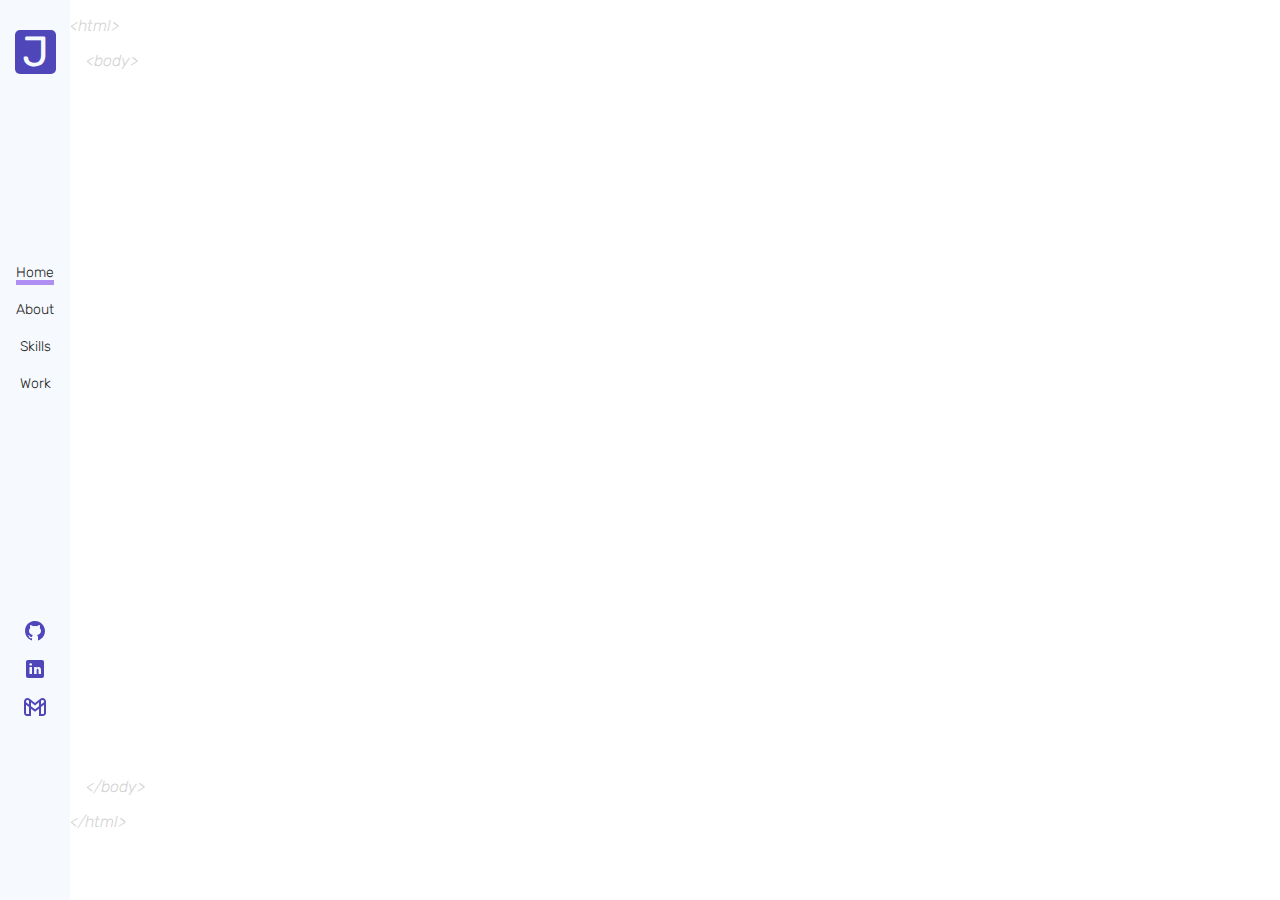
==== commit dbcf5f1b: "css fix" ====
--- a/index.html
+++ b/index.html
@@ -1 +1 @@
-<!DOCTYPE html><html lang="en"><head><meta charSet="UTF-8"/><title>Jitendra Mahatpure</title><meta name="description" content="Portfolio of Jitendra Mahatpure"/><link rel="apple-touch-icon" sizes="180x180" href="/apple-touch-icon.png"/><link rel="icon" type="image/png" sizes="32x32" href="/favicon-32x32.png"/><link rel="icon" type="image/png" sizes="16x16" href="/favicon-16x16.png"/><link rel="manifest" href="/site.webmanifest"/><link rel="stylesheet" href="/loader.css"/><meta charSet="utf-8"/><meta name="viewport" content="width=device-width"/><meta name="next-head-count" content="2"/><link rel="preload" href="./_next/static/css/dea6eb85a1a2277a.css" as="style"/><link rel="stylesheet" href="./_next/static/css/dea6eb85a1a2277a.css" data-n-g=""/><link rel="preload" href="./_next/static/css/6d021f84d0d774eb.css" as="style"/><link rel="stylesheet" href="./_next/static/css/6d021f84d0d774eb.css" data-n-p=""/><noscript data-n-css=""></noscript><script defer="" nomodule="" src="./_next/static/chunks/polyfills-5cd94c89d3acac5f.js"></script><script src="./_next/static/chunks/webpack-850bd8c67fb4a51c.js" defer=""></script><script src="./_next/static/chunks/framework-6e4ba497ae0c8a3f.js" defer=""></script><script src="./_next/static/chunks/main-7e73d61bce33e887.js" defer=""></script><script src="./_next/static/chunks/pages/_app-ca6aae25bc99a05f.js" defer=""></script><script src="./_next/static/chunks/125-cec551a2cc4738d2.js" defer=""></script><script src="./_next/static/chunks/pages/index-3f1ffd477280cbdd.js" defer=""></script><script src="./_next/static/SmuyoPxlKbYJ5mwGPbI0O/_buildManifest.js" defer=""></script><script src="./_next/static/SmuyoPxlKbYJ5mwGPbI0O/_ssgManifest.js" defer=""></script><script src="./_next/static/SmuyoPxlKbYJ5mwGPbI0O/_middlewareManifest.js" defer=""></script></head><body><noscript>You need to enable JavaScript to run this app.</noscript><div class="loaderCont" id="loaderCont"><div class="lds-hourglass"></div></div><div id="__next" data-reactroot=""><div><div class="Home_mainContent__sxqBQ"><div class="Sidebar_container__ovCOH"><a href="https://jmahatpure01.github.io/" class="Sidebar_logo__ipat8">J</a><div class="Sidebar_navLinkCont___SyXx"><a class="Sidebar_navLink__kkQVL" style="text-decoration:5px solid #b08ff3;text-decoration-line:underline">Home</a><a class="Sidebar_navLink__kkQVL">About</a><a class="Sidebar_navLink__kkQVL">Skills</a><a class="Sidebar_navLink__kkQVL">Work</a></div><div class="Sidebar_socialLinkCont__5Wywr"><a class="socialLink" href="https://github.com/jmahatpure01" target="_blank" rel="noreferrer"><img alt="github logo" width="24" height="24" src="github.svg"/></a><a class="socialLink" href="https://www.linkedin.com/in/jmahatpure/" target="_blank" rel="noreferrer"><img alt="linkedin logo" width="24" height="24" src="linkedin.svg"/></a><a class="socialLink" href="mailto:jmahatpure01@gmail.com" target="_blank" rel="noreferrer"><img alt="gmail logo" width="24" height="24" src="gmail.svg"/></a></div></div><main class="Home_main__nLjiQ"><div class="backgroundDiv"><p><em>&lt;html&gt;</em></p><p><em> &lt;body&gt;</em></p><div class="betweenBackgroundDiv"></div><p><em> &lt;/body&gt;</em></p><p><em>&lt;/html&gt;</em></p></div><section id="home" class="react-reveal Home_home__V_V4i animate__animated animate__backInDown"><img class=" pic" src="pic.jpg" alt="Picture of Jitendra Mahatpure"/><div><div class="Home_title__T09hD"><span class="Home_hello__R_Vyq">Hi, my name is </span>Jitendra Mahatpure</div><p class="Home_tagline__TcCNe">A full stack developer pretty good at frontend.</p><a class="btn a-btn" download="JitendraMahatpureResume.pdf" href="JitendraMahatpure_Resume_2022.pdf">Download Resume</a></div></section><div class="react-reveal"><section id="about"><h2 class="header">About</h2><div class="row row-center"><img class="pic" height="200" width="200" src="about.jpg" alt="Picture of Jitendra Mahatpure"/><p class="About_aboutText___05vm">Hello, I am Jitendra Mahatpure a Software Engineer developing web and mobile apps for more than 5 years. I started my development journey with an Android app in the 2nd year of Engineering without any training with just googling and knowledge of Java. Soon, after it I got into a remote internship at a startup and got hands-on experience of html, css, javascript and responsive design thus starting my web development journey.</p><p class="About_aboutText2__Rr_IB">Fast-forward to today, and I have had the privilege of working at<span class="About_blueText__3oVNT"> a small IT service agency</span>,<span class="About_blueText__3oVNT"> a startup</span>,<span class="About_blueText__3oVNT"> few freelance projects</span> and<span class="About_blueText__3oVNT"> a Tech giant</span>. My main focus these days is building accessible, responsive User Interfaces in React.js for Microsoft.</p></div></section></div><div class="react-reveal"><section id="skills" class="animate__animated animate__backInUp"><h2 class="header">Skills</h2><div class="row"><div class="col"><h3>Frontend proficiency</h3><p>React.js</p><p>React-Native</p><p>CSS</p></div><div class="col"><h3>Backend proficiency</h3><p>Node.js/express.js</p><p>Django(Python)</p><p>PHP(Laravel/Codeigniter)</p><p>C#(.Net)</p></div><div class="col"><h3>Cloud proficiency</h3><p>Azure</p><p>AWS</p><p>Linode</p></div><div class="col"><h3>Database proficiency</h3><p>MySQL</p><p>SQL Server</p><p>Postgres</p></div></div><div class="tagcloud"></div></section></div><div class="react-reveal"><section id="work" class="animate__animated animate__backInUp"><h2 class="header">Work</h2><div class="row" style="align-items:center;justify-content:center"><div class="workItem"><a href="https://candider.com" target="_blank" rel="noreferrer"><video class="lazy" autoplay="" muted="" loop="" playsinline="" poster="candider-web.png" style="width:100%;border-radius:5px"><source data-src="candider-web.mp4" type="video/mp4"/></video><span>Candider web</span></a></div><div class="workItem"><a href="https://play.google.com/store/apps/details?id=com.candider.candider" target="_blank" rel="noreferrer"><video class="lazy" autoplay="" muted="" loop="" playsinline="" poster="candider-web.png" style="width:100%;border-radius:5px"><source data-src="candider-app.mp4" type="video/mp4"/></video><span>Candider app</span></a></div><div class="workItem"><a href="https://play.google.com/store/apps/details?id=com.jmahatpure.minimalinventorymanager" target="_blank" rel="noreferrer"><video class="lazy" autoplay="" muted="" loop="" playsinline="" poster="minimal-inventory-manager.jpg" style="width:100%;border-radius:5px"><source data-src="minimal-inventory-manager.mp4" type="video/mp4"/></video><span>Inventory Manager app</span></a></div><div class="skeleton-container" style="width:100%"><span><style data-emotion-css="1q79kkk-skeletonStyles-Skeleton animation-bzdot9">.css-1q79kkk-skeletonStyles-Skeleton{background-color:#eee;background-image:linear-gradient( 90deg,#eee,#f5f5f5,#eee );background-size:200px 100%;background-repeat:no-repeat;border-radius:4px;display:inline-block;line-height:1;width:100%;-webkit-animation:animation-bzdot9 1.2s ease-in-out infinite;animation:animation-bzdot9 1.2s ease-in-out infinite;}@-webkit-keyframes animation-bzdot9{0%{background-position:-200px 0;}100%{background-position:calc(200px + 100%) 0;}}@keyframes animation-bzdot9{0%{background-position:-200px 0;}100%{background-position:calc(200px + 100%) 0;}}</style><span class="react-loading-skeleton css-1q79kkk-skeletonStyles-Skeleton" style="width:100%;height:30vh">‌</span></span><div class="skeleton-lower-container"><span><style data-emotion-css="1q79kkk-skeletonStyles-Skeleton animation-bzdot9">.css-1q79kkk-skeletonStyles-Skeleton{background-color:#eee;background-image:linear-gradient( 90deg,#eee,#f5f5f5,#eee );background-size:200px 100%;background-repeat:no-repeat;border-radius:4px;display:inline-block;line-height:1;width:100%;-webkit-animation:animation-bzdot9 1.2s ease-in-out infinite;animation:animation-bzdot9 1.2s ease-in-out infinite;}@-webkit-keyframes animation-bzdot9{0%{background-position:-200px 0;}100%{background-position:calc(200px + 100%) 0;}}@keyframes animation-bzdot9{0%{background-position:-200px 0;}100%{background-position:calc(200px + 100%) 0;}}</style><span class="react-loading-skeleton css-1q79kkk-skeletonStyles-Skeleton">‌</span><style data-emotion-css="1q79kkk-skeletonStyles-Skeleton animation-bzdot9">.css-1q79kkk-skeletonStyles-Skeleton{background-color:#eee;background-image:linear-gradient( 90deg,#eee,#f5f5f5,#eee );background-size:200px 100%;background-repeat:no-repeat;border-radius:4px;display:inline-block;line-height:1;width:100%;-webkit-animation:animation-bzdot9 1.2s ease-in-out infinite;animation:animation-bzdot9 1.2s ease-in-out infinite;}@-webkit-keyframes animation-bzdot9{0%{background-position:-200px 0;}100%{background-position:calc(200px + 100%) 0;}}@keyframes animation-bzdot9{0%{background-position:-200px 0;}100%{background-position:calc(200px + 100%) 0;}}</style><span class="react-loading-skeleton css-1q79kkk-skeletonStyles-Skeleton">‌</span><style data-emotion-css="1q79kkk-skeletonStyles-Skeleton animation-bzdot9">.css-1q79kkk-skeletonStyles-Skeleton{background-color:#eee;background-image:linear-gradient( 90deg,#eee,#f5f5f5,#eee );background-size:200px 100%;background-repeat:no-repeat;border-radius:4px;display:inline-block;line-height:1;width:100%;-webkit-animation:animation-bzdot9 1.2s ease-in-out infinite;animation:animation-bzdot9 1.2s ease-in-out infinite;}@-webkit-keyframes animation-bzdot9{0%{background-position:-200px 0;}100%{background-position:calc(200px + 100%) 0;}}@keyframes animation-bzdot9{0%{background-position:-200px 0;}100%{background-position:calc(200px + 100%) 0;}}</style><span class="react-loading-skeleton css-1q79kkk-skeletonStyles-Skeleton">‌</span></span></div></div><div class="skeleton-container" style="width:100%"><span><style data-emotion-css="1q79kkk-skeletonStyles-Skeleton animation-bzdot9">.css-1q79kkk-skeletonStyles-Skeleton{background-color:#eee;background-image:linear-gradient( 90deg,#eee,#f5f5f5,#eee );background-size:200px 100%;background-repeat:no-repeat;border-radius:4px;display:inline-block;line-height:1;width:100%;-webkit-animation:animation-bzdot9 1.2s ease-in-out infinite;animation:animation-bzdot9 1.2s ease-in-out infinite;}@-webkit-keyframes animation-bzdot9{0%{background-position:-200px 0;}100%{background-position:calc(200px + 100%) 0;}}@keyframes animation-bzdot9{0%{background-position:-200px 0;}100%{background-position:calc(200px + 100%) 0;}}</style><span class="react-loading-skeleton css-1q79kkk-skeletonStyles-Skeleton" style="width:100%;height:30vh">‌</span></span><div class="skeleton-lower-container"><span><style data-emotion-css="1q79kkk-skeletonStyles-Skeleton animation-bzdot9">.css-1q79kkk-skeletonStyles-Skeleton{background-color:#eee;background-image:linear-gradient( 90deg,#eee,#f5f5f5,#eee );background-size:200px 100%;background-repeat:no-repeat;border-radius:4px;display:inline-block;line-height:1;width:100%;-webkit-animation:animation-bzdot9 1.2s ease-in-out infinite;animation:animation-bzdot9 1.2s ease-in-out infinite;}@-webkit-keyframes animation-bzdot9{0%{background-position:-200px 0;}100%{background-position:calc(200px + 100%) 0;}}@keyframes animation-bzdot9{0%{background-position:-200px 0;}100%{background-position:calc(200px + 100%) 0;}}</style><span class="react-loading-skeleton css-1q79kkk-skeletonStyles-Skeleton">‌</span><style data-emotion-css="1q79kkk-skeletonStyles-Skeleton animation-bzdot9">.css-1q79kkk-skeletonStyles-Skeleton{background-color:#eee;background-image:linear-gradient( 90deg,#eee,#f5f5f5,#eee );background-size:200px 100%;background-repeat:no-repeat;border-radius:4px;display:inline-block;line-height:1;width:100%;-webkit-animation:animation-bzdot9 1.2s ease-in-out infinite;animation:animation-bzdot9 1.2s ease-in-out infinite;}@-webkit-keyframes animation-bzdot9{0%{background-position:-200px 0;}100%{background-position:calc(200px + 100%) 0;}}@keyframes animation-bzdot9{0%{background-position:-200px 0;}100%{background-position:calc(200px + 100%) 0;}}</style><span class="react-loading-skeleton css-1q79kkk-skeletonStyles-Skeleton">‌</span><style data-emotion-css="1q79kkk-skeletonStyles-Skeleton animation-bzdot9">.css-1q79kkk-skeletonStyles-Skeleton{background-color:#eee;background-image:linear-gradient( 90deg,#eee,#f5f5f5,#eee );background-size:200px 100%;background-repeat:no-repeat;border-radius:4px;display:inline-block;line-height:1;width:100%;-webkit-animation:animation-bzdot9 1.2s ease-in-out infinite;animation:animation-bzdot9 1.2s ease-in-out infinite;}@-webkit-keyframes animation-bzdot9{0%{background-position:-200px 0;}100%{background-position:calc(200px + 100%) 0;}}@keyframes animation-bzdot9{0%{background-position:-200px 0;}100%{background-position:calc(200px + 100%) 0;}}</style><span class="react-loading-skeleton css-1q79kkk-skeletonStyles-Skeleton">‌</span></span></div></div><div class="skeleton-container" style="width:100%"><span><style data-emotion-css="1q79kkk-skeletonStyles-Skeleton animation-bzdot9">.css-1q79kkk-skeletonStyles-Skeleton{background-color:#eee;background-image:linear-gradient( 90deg,#eee,#f5f5f5,#eee );background-size:200px 100%;background-repeat:no-repeat;border-radius:4px;display:inline-block;line-height:1;width:100%;-webkit-animation:animation-bzdot9 1.2s ease-in-out infinite;animation:animation-bzdot9 1.2s ease-in-out infinite;}@-webkit-keyframes animation-bzdot9{0%{background-position:-200px 0;}100%{background-position:calc(200px + 100%) 0;}}@keyframes animation-bzdot9{0%{background-position:-200px 0;}100%{background-position:calc(200px + 100%) 0;}}</style><span class="react-loading-skeleton css-1q79kkk-skeletonStyles-Skeleton" style="width:100%;height:390px">‌</span></span><div class="skeleton-lower-container"><span><style data-emotion-css="1q79kkk-skeletonStyles-Skeleton animation-bzdot9">.css-1q79kkk-skeletonStyles-Skeleton{background-color:#eee;background-image:linear-gradient( 90deg,#eee,#f5f5f5,#eee );background-size:200px 100%;background-repeat:no-repeat;border-radius:4px;display:inline-block;line-height:1;width:100%;-webkit-animation:animation-bzdot9 1.2s ease-in-out infinite;animation:animation-bzdot9 1.2s ease-in-out infinite;}@-webkit-keyframes animation-bzdot9{0%{background-position:-200px 0;}100%{background-position:calc(200px + 100%) 0;}}@keyframes animation-bzdot9{0%{background-position:-200px 0;}100%{background-position:calc(200px + 100%) 0;}}</style><span class="react-loading-skeleton css-1q79kkk-skeletonStyles-Skeleton">‌</span><style data-emotion-css="1q79kkk-skeletonStyles-Skeleton animation-bzdot9">.css-1q79kkk-skeletonStyles-Skeleton{background-color:#eee;background-image:linear-gradient( 90deg,#eee,#f5f5f5,#eee );background-size:200px 100%;background-repeat:no-repeat;border-radius:4px;display:inline-block;line-height:1;width:100%;-webkit-animation:animation-bzdot9 1.2s ease-in-out infinite;animation:animation-bzdot9 1.2s ease-in-out infinite;}@-webkit-keyframes animation-bzdot9{0%{background-position:-200px 0;}100%{background-position:calc(200px + 100%) 0;}}@keyframes animation-bzdot9{0%{background-position:-200px 0;}100%{background-position:calc(200px + 100%) 0;}}</style><span class="react-loading-skeleton css-1q79kkk-skeletonStyles-Skeleton">‌</span><style data-emotion-css="1q79kkk-skeletonStyles-Skeleton animation-bzdot9">.css-1q79kkk-skeletonStyles-Skeleton{background-color:#eee;background-image:linear-gradient( 90deg,#eee,#f5f5f5,#eee );background-size:200px 100%;background-repeat:no-repeat;border-radius:4px;display:inline-block;line-height:1;width:100%;-webkit-animation:animation-bzdot9 1.2s ease-in-out infinite;animation:animation-bzdot9 1.2s ease-in-out infinite;}@-webkit-keyframes animation-bzdot9{0%{background-position:-200px 0;}100%{background-position:calc(200px + 100%) 0;}}@keyframes animation-bzdot9{0%{background-position:-200px 0;}100%{background-position:calc(200px + 100%) 0;}}</style><span class="react-loading-skeleton css-1q79kkk-skeletonStyles-Skeleton">‌</span></span></div></div><div class="skeleton-container" style="width:100%"><span><style data-emotion-css="1q79kkk-skeletonStyles-Skeleton animation-bzdot9">.css-1q79kkk-skeletonStyles-Skeleton{background-color:#eee;background-image:linear-gradient( 90deg,#eee,#f5f5f5,#eee );background-size:200px 100%;background-repeat:no-repeat;border-radius:4px;display:inline-block;line-height:1;width:100%;-webkit-animation:animation-bzdot9 1.2s ease-in-out infinite;animation:animation-bzdot9 1.2s ease-in-out infinite;}@-webkit-keyframes animation-bzdot9{0%{background-position:-200px 0;}100%{background-position:calc(200px + 100%) 0;}}@keyframes animation-bzdot9{0%{background-position:-200px 0;}100%{background-position:calc(200px + 100%) 0;}}</style><span class="react-loading-skeleton css-1q79kkk-skeletonStyles-Skeleton" style="width:100%;height:410px">‌</span></span><div class="skeleton-lower-container"><span><style data-emotion-css="1q79kkk-skeletonStyles-Skeleton animation-bzdot9">.css-1q79kkk-skeletonStyles-Skeleton{background-color:#eee;background-image:linear-gradient( 90deg,#eee,#f5f5f5,#eee );background-size:200px 100%;background-repeat:no-repeat;border-radius:4px;display:inline-block;line-height:1;width:100%;-webkit-animation:animation-bzdot9 1.2s ease-in-out infinite;animation:animation-bzdot9 1.2s ease-in-out infinite;}@-webkit-keyframes animation-bzdot9{0%{background-position:-200px 0;}100%{background-position:calc(200px + 100%) 0;}}@keyframes animation-bzdot9{0%{background-position:-200px 0;}100%{background-position:calc(200px + 100%) 0;}}</style><span class="react-loading-skeleton css-1q79kkk-skeletonStyles-Skeleton">‌</span><style data-emotion-css="1q79kkk-skeletonStyles-Skeleton animation-bzdot9">.css-1q79kkk-skeletonStyles-Skeleton{background-color:#eee;background-image:linear-gradient( 90deg,#eee,#f5f5f5,#eee );background-size:200px 100%;background-repeat:no-repeat;border-radius:4px;display:inline-block;line-height:1;width:100%;-webkit-animation:animation-bzdot9 1.2s ease-in-out infinite;animation:animation-bzdot9 1.2s ease-in-out infinite;}@-webkit-keyframes animation-bzdot9{0%{background-position:-200px 0;}100%{background-position:calc(200px + 100%) 0;}}@keyframes animation-bzdot9{0%{background-position:-200px 0;}100%{background-position:calc(200px + 100%) 0;}}</style><span class="react-loading-skeleton css-1q79kkk-skeletonStyles-Skeleton">‌</span><style data-emotion-css="1q79kkk-skeletonStyles-Skeleton animation-bzdot9">.css-1q79kkk-skeletonStyles-Skeleton{background-color:#eee;background-image:linear-gradient( 90deg,#eee,#f5f5f5,#eee );background-size:200px 100%;background-repeat:no-repeat;border-radius:4px;display:inline-block;line-height:1;width:100%;-webkit-animation:animation-bzdot9 1.2s ease-in-out infinite;animation:animation-bzdot9 1.2s ease-in-out infinite;}@-webkit-keyframes animation-bzdot9{0%{background-position:-200px 0;}100%{background-position:calc(200px + 100%) 0;}}@keyframes animation-bzdot9{0%{background-position:-200px 0;}100%{background-position:calc(200px + 100%) 0;}}</style><span class="react-loading-skeleton css-1q79kkk-skeletonStyles-Skeleton">‌</span></span></div></div></div></section></div><footer class="Home_footer____T7K"><a>Designed &amp; Developed by Jitendra Mahatpure</a></footer></main></div></div></div><script id="__NEXT_DATA__" type="application/json">{"props":{"pageProps":{}},"page":"/","query":{},"buildId":"SmuyoPxlKbYJ5mwGPbI0O","assetPrefix":".","nextExport":true,"autoExport":true,"isFallback":false,"scriptLoader":[]}</script></body></html>+<!DOCTYPE html><html lang="en"><head><meta charSet="UTF-8"/><title>Jitendra Mahatpure</title><meta name="description" content="Portfolio of Jitendra Mahatpure"/><link rel="apple-touch-icon" sizes="180x180" href="/apple-touch-icon.png"/><link rel="icon" type="image/png" sizes="32x32" href="/favicon-32x32.png"/><link rel="icon" type="image/png" sizes="16x16" href="/favicon-16x16.png"/><link rel="manifest" href="/site.webmanifest"/><link rel="stylesheet" href="/loader.css"/><meta charSet="utf-8"/><meta name="viewport" content="width=device-width"/><meta name="next-head-count" content="2"/><link rel="preload" href="./_next/static/css/645b93b85bfc80e7.css" as="style"/><link rel="stylesheet" href="./_next/static/css/645b93b85bfc80e7.css" data-n-g=""/><link rel="preload" href="./_next/static/css/6d021f84d0d774eb.css" as="style"/><link rel="stylesheet" href="./_next/static/css/6d021f84d0d774eb.css" data-n-p=""/><noscript data-n-css=""></noscript><script defer="" nomodule="" src="./_next/static/chunks/polyfills-5cd94c89d3acac5f.js"></script><script src="./_next/static/chunks/webpack-850bd8c67fb4a51c.js" defer=""></script><script src="./_next/static/chunks/framework-6e4ba497ae0c8a3f.js" defer=""></script><script src="./_next/static/chunks/main-7e73d61bce33e887.js" defer=""></script><script src="./_next/static/chunks/pages/_app-ca6aae25bc99a05f.js" defer=""></script><script src="./_next/static/chunks/125-cec551a2cc4738d2.js" defer=""></script><script src="./_next/static/chunks/pages/index-3f1ffd477280cbdd.js" defer=""></script><script src="./_next/static/ZR__yQqEjye7aAHHuN91F/_buildManifest.js" defer=""></script><script src="./_next/static/ZR__yQqEjye7aAHHuN91F/_ssgManifest.js" defer=""></script><script src="./_next/static/ZR__yQqEjye7aAHHuN91F/_middlewareManifest.js" defer=""></script></head><body><noscript>You need to enable JavaScript to run this app.</noscript><div class="loaderCont" id="loaderCont"><div class="lds-hourglass"></div></div><div id="__next" data-reactroot=""><div><div class="Home_mainContent__sxqBQ"><div class="Sidebar_container__ovCOH"><a href="https://jmahatpure01.github.io/" class="Sidebar_logo__ipat8">J</a><div class="Sidebar_navLinkCont___SyXx"><a class="Sidebar_navLink__kkQVL" style="text-decoration:5px solid #b08ff3;text-decoration-line:underline">Home</a><a class="Sidebar_navLink__kkQVL">About</a><a class="Sidebar_navLink__kkQVL">Skills</a><a class="Sidebar_navLink__kkQVL">Work</a></div><div class="Sidebar_socialLinkCont__5Wywr"><a class="socialLink" href="https://github.com/jmahatpure01" target="_blank" rel="noreferrer"><img alt="github logo" width="24" height="24" src="github.svg"/></a><a class="socialLink" href="https://www.linkedin.com/in/jmahatpure/" target="_blank" rel="noreferrer"><img alt="linkedin logo" width="24" height="24" src="linkedin.svg"/></a><a class="socialLink" href="mailto:jmahatpure01@gmail.com" target="_blank" rel="noreferrer"><img alt="gmail logo" width="24" height="24" src="gmail.svg"/></a></div></div><main class="Home_main__nLjiQ"><div class="backgroundDiv"><p><em>&lt;html&gt;</em></p><p><em> &lt;body&gt;</em></p><div class="betweenBackgroundDiv"></div><p><em> &lt;/body&gt;</em></p><p><em>&lt;/html&gt;</em></p></div><section id="home" class="react-reveal Home_home__V_V4i animate__animated animate__backInDown"><img class=" pic" src="pic.jpg" alt="Picture of Jitendra Mahatpure"/><div><div class="Home_title__T09hD"><span class="Home_hello__R_Vyq">Hi, my name is </span>Jitendra Mahatpure</div><p class="Home_tagline__TcCNe">A full stack developer pretty good at frontend.</p><a class="btn a-btn" download="JitendraMahatpureResume.pdf" href="JitendraMahatpure_Resume_2022.pdf">Download Resume</a></div></section><div class="react-reveal"><section id="about"><h2 class="header">About</h2><div class="row row-center"><img class="pic" height="200" width="200" src="about.jpg" alt="Picture of Jitendra Mahatpure"/><p class="About_aboutText___05vm">Hello, I am Jitendra Mahatpure a Software Engineer developing web and mobile apps for more than 5 years. I started my development journey with an Android app in the 2nd year of Engineering without any training with just googling and knowledge of Java. Soon, after it I got into a remote internship at a startup and got hands-on experience of html, css, javascript and responsive design thus starting my web development journey.</p><p class="About_aboutText2__Rr_IB">Fast-forward to today, and I have had the privilege of working at<span class="About_blueText__3oVNT"> a small IT service agency</span>,<span class="About_blueText__3oVNT"> a startup</span>,<span class="About_blueText__3oVNT"> few freelance projects</span> and<span class="About_blueText__3oVNT"> a Tech giant</span>. My main focus these days is building accessible, responsive User Interfaces in React.js for Microsoft.</p></div></section></div><div class="react-reveal"><section id="skills" class="animate__animated animate__backInUp"><h2 class="header">Skills</h2><div class="row"><div class="col"><h3>Frontend proficiency</h3><p>React.js</p><p>React-Native</p><p>CSS</p></div><div class="col"><h3>Backend proficiency</h3><p>Node.js/express.js</p><p>Django(Python)</p><p>PHP(Laravel/Codeigniter)</p><p>C#(.Net)</p></div><div class="col"><h3>Cloud proficiency</h3><p>Azure</p><p>AWS</p><p>Linode</p></div><div class="col"><h3>Database proficiency</h3><p>MySQL</p><p>SQL Server</p><p>Postgres</p></div></div><div class="tagcloud"></div></section></div><div class="react-reveal"><section id="work" class="animate__animated animate__backInUp"><h2 class="header">Work</h2><div class="row" style="align-items:center;justify-content:center"><div class="workItem"><a href="https://candider.com" target="_blank" rel="noreferrer"><video class="lazy" autoplay="" muted="" loop="" playsinline="" poster="candider-web.png" style="width:100%;border-radius:5px"><source data-src="candider-web.mp4" type="video/mp4"/></video><span>Candider web</span></a></div><div class="workItem"><a href="https://play.google.com/store/apps/details?id=com.candider.candider" target="_blank" rel="noreferrer"><video class="lazy" autoplay="" muted="" loop="" playsinline="" poster="candider-web.png" style="width:100%;border-radius:5px"><source data-src="candider-app.mp4" type="video/mp4"/></video><span>Candider app</span></a></div><div class="workItem"><a href="https://play.google.com/store/apps/details?id=com.jmahatpure.minimalinventorymanager" target="_blank" rel="noreferrer"><video class="lazy" autoplay="" muted="" loop="" playsinline="" poster="minimal-inventory-manager.jpg" style="width:100%;border-radius:5px"><source data-src="minimal-inventory-manager.mp4" type="video/mp4"/></video><span>Inventory Manager app</span></a></div><div class="skeleton-container" style="width:100%"><span><style data-emotion-css="1q79kkk-skeletonStyles-Skeleton animation-bzdot9">.css-1q79kkk-skeletonStyles-Skeleton{background-color:#eee;background-image:linear-gradient( 90deg,#eee,#f5f5f5,#eee );background-size:200px 100%;background-repeat:no-repeat;border-radius:4px;display:inline-block;line-height:1;width:100%;-webkit-animation:animation-bzdot9 1.2s ease-in-out infinite;animation:animation-bzdot9 1.2s ease-in-out infinite;}@-webkit-keyframes animation-bzdot9{0%{background-position:-200px 0;}100%{background-position:calc(200px + 100%) 0;}}@keyframes animation-bzdot9{0%{background-position:-200px 0;}100%{background-position:calc(200px + 100%) 0;}}</style><span class="react-loading-skeleton css-1q79kkk-skeletonStyles-Skeleton" style="width:100%;height:30vh">‌</span></span><div class="skeleton-lower-container"><span><style data-emotion-css="1q79kkk-skeletonStyles-Skeleton animation-bzdot9">.css-1q79kkk-skeletonStyles-Skeleton{background-color:#eee;background-image:linear-gradient( 90deg,#eee,#f5f5f5,#eee );background-size:200px 100%;background-repeat:no-repeat;border-radius:4px;display:inline-block;line-height:1;width:100%;-webkit-animation:animation-bzdot9 1.2s ease-in-out infinite;animation:animation-bzdot9 1.2s ease-in-out infinite;}@-webkit-keyframes animation-bzdot9{0%{background-position:-200px 0;}100%{background-position:calc(200px + 100%) 0;}}@keyframes animation-bzdot9{0%{background-position:-200px 0;}100%{background-position:calc(200px + 100%) 0;}}</style><span class="react-loading-skeleton css-1q79kkk-skeletonStyles-Skeleton">‌</span><style data-emotion-css="1q79kkk-skeletonStyles-Skeleton animation-bzdot9">.css-1q79kkk-skeletonStyles-Skeleton{background-color:#eee;background-image:linear-gradient( 90deg,#eee,#f5f5f5,#eee );background-size:200px 100%;background-repeat:no-repeat;border-radius:4px;display:inline-block;line-height:1;width:100%;-webkit-animation:animation-bzdot9 1.2s ease-in-out infinite;animation:animation-bzdot9 1.2s ease-in-out infinite;}@-webkit-keyframes animation-bzdot9{0%{background-position:-200px 0;}100%{background-position:calc(200px + 100%) 0;}}@keyframes animation-bzdot9{0%{background-position:-200px 0;}100%{background-position:calc(200px + 100%) 0;}}</style><span class="react-loading-skeleton css-1q79kkk-skeletonStyles-Skeleton">‌</span><style data-emotion-css="1q79kkk-skeletonStyles-Skeleton animation-bzdot9">.css-1q79kkk-skeletonStyles-Skeleton{background-color:#eee;background-image:linear-gradient( 90deg,#eee,#f5f5f5,#eee );background-size:200px 100%;background-repeat:no-repeat;border-radius:4px;display:inline-block;line-height:1;width:100%;-webkit-animation:animation-bzdot9 1.2s ease-in-out infinite;animation:animation-bzdot9 1.2s ease-in-out infinite;}@-webkit-keyframes animation-bzdot9{0%{background-position:-200px 0;}100%{background-position:calc(200px + 100%) 0;}}@keyframes animation-bzdot9{0%{background-position:-200px 0;}100%{background-position:calc(200px + 100%) 0;}}</style><span class="react-loading-skeleton css-1q79kkk-skeletonStyles-Skeleton">‌</span></span></div></div><div class="skeleton-container" style="width:100%"><span><style data-emotion-css="1q79kkk-skeletonStyles-Skeleton animation-bzdot9">.css-1q79kkk-skeletonStyles-Skeleton{background-color:#eee;background-image:linear-gradient( 90deg,#eee,#f5f5f5,#eee );background-size:200px 100%;background-repeat:no-repeat;border-radius:4px;display:inline-block;line-height:1;width:100%;-webkit-animation:animation-bzdot9 1.2s ease-in-out infinite;animation:animation-bzdot9 1.2s ease-in-out infinite;}@-webkit-keyframes animation-bzdot9{0%{background-position:-200px 0;}100%{background-position:calc(200px + 100%) 0;}}@keyframes animation-bzdot9{0%{background-position:-200px 0;}100%{background-position:calc(200px + 100%) 0;}}</style><span class="react-loading-skeleton css-1q79kkk-skeletonStyles-Skeleton" style="width:100%;height:30vh">‌</span></span><div class="skeleton-lower-container"><span><style data-emotion-css="1q79kkk-skeletonStyles-Skeleton animation-bzdot9">.css-1q79kkk-skeletonStyles-Skeleton{background-color:#eee;background-image:linear-gradient( 90deg,#eee,#f5f5f5,#eee );background-size:200px 100%;background-repeat:no-repeat;border-radius:4px;display:inline-block;line-height:1;width:100%;-webkit-animation:animation-bzdot9 1.2s ease-in-out infinite;animation:animation-bzdot9 1.2s ease-in-out infinite;}@-webkit-keyframes animation-bzdot9{0%{background-position:-200px 0;}100%{background-position:calc(200px + 100%) 0;}}@keyframes animation-bzdot9{0%{background-position:-200px 0;}100%{background-position:calc(200px + 100%) 0;}}</style><span class="react-loading-skeleton css-1q79kkk-skeletonStyles-Skeleton">‌</span><style data-emotion-css="1q79kkk-skeletonStyles-Skeleton animation-bzdot9">.css-1q79kkk-skeletonStyles-Skeleton{background-color:#eee;background-image:linear-gradient( 90deg,#eee,#f5f5f5,#eee );background-size:200px 100%;background-repeat:no-repeat;border-radius:4px;display:inline-block;line-height:1;width:100%;-webkit-animation:animation-bzdot9 1.2s ease-in-out infinite;animation:animation-bzdot9 1.2s ease-in-out infinite;}@-webkit-keyframes animation-bzdot9{0%{background-position:-200px 0;}100%{background-position:calc(200px + 100%) 0;}}@keyframes animation-bzdot9{0%{background-position:-200px 0;}100%{background-position:calc(200px + 100%) 0;}}</style><span class="react-loading-skeleton css-1q79kkk-skeletonStyles-Skeleton">‌</span><style data-emotion-css="1q79kkk-skeletonStyles-Skeleton animation-bzdot9">.css-1q79kkk-skeletonStyles-Skeleton{background-color:#eee;background-image:linear-gradient( 90deg,#eee,#f5f5f5,#eee );background-size:200px 100%;background-repeat:no-repeat;border-radius:4px;display:inline-block;line-height:1;width:100%;-webkit-animation:animation-bzdot9 1.2s ease-in-out infinite;animation:animation-bzdot9 1.2s ease-in-out infinite;}@-webkit-keyframes animation-bzdot9{0%{background-position:-200px 0;}100%{background-position:calc(200px + 100%) 0;}}@keyframes animation-bzdot9{0%{background-position:-200px 0;}100%{background-position:calc(200px + 100%) 0;}}</style><span class="react-loading-skeleton css-1q79kkk-skeletonStyles-Skeleton">‌</span></span></div></div><div class="skeleton-container" style="width:100%"><span><style data-emotion-css="1q79kkk-skeletonStyles-Skeleton animation-bzdot9">.css-1q79kkk-skeletonStyles-Skeleton{background-color:#eee;background-image:linear-gradient( 90deg,#eee,#f5f5f5,#eee );background-size:200px 100%;background-repeat:no-repeat;border-radius:4px;display:inline-block;line-height:1;width:100%;-webkit-animation:animation-bzdot9 1.2s ease-in-out infinite;animation:animation-bzdot9 1.2s ease-in-out infinite;}@-webkit-keyframes animation-bzdot9{0%{background-position:-200px 0;}100%{background-position:calc(200px + 100%) 0;}}@keyframes animation-bzdot9{0%{background-position:-200px 0;}100%{background-position:calc(200px + 100%) 0;}}</style><span class="react-loading-skeleton css-1q79kkk-skeletonStyles-Skeleton" style="width:100%;height:390px">‌</span></span><div class="skeleton-lower-container"><span><style data-emotion-css="1q79kkk-skeletonStyles-Skeleton animation-bzdot9">.css-1q79kkk-skeletonStyles-Skeleton{background-color:#eee;background-image:linear-gradient( 90deg,#eee,#f5f5f5,#eee );background-size:200px 100%;background-repeat:no-repeat;border-radius:4px;display:inline-block;line-height:1;width:100%;-webkit-animation:animation-bzdot9 1.2s ease-in-out infinite;animation:animation-bzdot9 1.2s ease-in-out infinite;}@-webkit-keyframes animation-bzdot9{0%{background-position:-200px 0;}100%{background-position:calc(200px + 100%) 0;}}@keyframes animation-bzdot9{0%{background-position:-200px 0;}100%{background-position:calc(200px + 100%) 0;}}</style><span class="react-loading-skeleton css-1q79kkk-skeletonStyles-Skeleton">‌</span><style data-emotion-css="1q79kkk-skeletonStyles-Skeleton animation-bzdot9">.css-1q79kkk-skeletonStyles-Skeleton{background-color:#eee;background-image:linear-gradient( 90deg,#eee,#f5f5f5,#eee );background-size:200px 100%;background-repeat:no-repeat;border-radius:4px;display:inline-block;line-height:1;width:100%;-webkit-animation:animation-bzdot9 1.2s ease-in-out infinite;animation:animation-bzdot9 1.2s ease-in-out infinite;}@-webkit-keyframes animation-bzdot9{0%{background-position:-200px 0;}100%{background-position:calc(200px + 100%) 0;}}@keyframes animation-bzdot9{0%{background-position:-200px 0;}100%{background-position:calc(200px + 100%) 0;}}</style><span class="react-loading-skeleton css-1q79kkk-skeletonStyles-Skeleton">‌</span><style data-emotion-css="1q79kkk-skeletonStyles-Skeleton animation-bzdot9">.css-1q79kkk-skeletonStyles-Skeleton{background-color:#eee;background-image:linear-gradient( 90deg,#eee,#f5f5f5,#eee );background-size:200px 100%;background-repeat:no-repeat;border-radius:4px;display:inline-block;line-height:1;width:100%;-webkit-animation:animation-bzdot9 1.2s ease-in-out infinite;animation:animation-bzdot9 1.2s ease-in-out infinite;}@-webkit-keyframes animation-bzdot9{0%{background-position:-200px 0;}100%{background-position:calc(200px + 100%) 0;}}@keyframes animation-bzdot9{0%{background-position:-200px 0;}100%{background-position:calc(200px + 100%) 0;}}</style><span class="react-loading-skeleton css-1q79kkk-skeletonStyles-Skeleton">‌</span></span></div></div><div class="skeleton-container" style="width:100%"><span><style data-emotion-css="1q79kkk-skeletonStyles-Skeleton animation-bzdot9">.css-1q79kkk-skeletonStyles-Skeleton{background-color:#eee;background-image:linear-gradient( 90deg,#eee,#f5f5f5,#eee );background-size:200px 100%;background-repeat:no-repeat;border-radius:4px;display:inline-block;line-height:1;width:100%;-webkit-animation:animation-bzdot9 1.2s ease-in-out infinite;animation:animation-bzdot9 1.2s ease-in-out infinite;}@-webkit-keyframes animation-bzdot9{0%{background-position:-200px 0;}100%{background-position:calc(200px + 100%) 0;}}@keyframes animation-bzdot9{0%{background-position:-200px 0;}100%{background-position:calc(200px + 100%) 0;}}</style><span class="react-loading-skeleton css-1q79kkk-skeletonStyles-Skeleton" style="width:100%;height:410px">‌</span></span><div class="skeleton-lower-container"><span><style data-emotion-css="1q79kkk-skeletonStyles-Skeleton animation-bzdot9">.css-1q79kkk-skeletonStyles-Skeleton{background-color:#eee;background-image:linear-gradient( 90deg,#eee,#f5f5f5,#eee );background-size:200px 100%;background-repeat:no-repeat;border-radius:4px;display:inline-block;line-height:1;width:100%;-webkit-animation:animation-bzdot9 1.2s ease-in-out infinite;animation:animation-bzdot9 1.2s ease-in-out infinite;}@-webkit-keyframes animation-bzdot9{0%{background-position:-200px 0;}100%{background-position:calc(200px + 100%) 0;}}@keyframes animation-bzdot9{0%{background-position:-200px 0;}100%{background-position:calc(200px + 100%) 0;}}</style><span class="react-loading-skeleton css-1q79kkk-skeletonStyles-Skeleton">‌</span><style data-emotion-css="1q79kkk-skeletonStyles-Skeleton animation-bzdot9">.css-1q79kkk-skeletonStyles-Skeleton{background-color:#eee;background-image:linear-gradient( 90deg,#eee,#f5f5f5,#eee );background-size:200px 100%;background-repeat:no-repeat;border-radius:4px;display:inline-block;line-height:1;width:100%;-webkit-animation:animation-bzdot9 1.2s ease-in-out infinite;animation:animation-bzdot9 1.2s ease-in-out infinite;}@-webkit-keyframes animation-bzdot9{0%{background-position:-200px 0;}100%{background-position:calc(200px + 100%) 0;}}@keyframes animation-bzdot9{0%{background-position:-200px 0;}100%{background-position:calc(200px + 100%) 0;}}</style><span class="react-loading-skeleton css-1q79kkk-skeletonStyles-Skeleton">‌</span><style data-emotion-css="1q79kkk-skeletonStyles-Skeleton animation-bzdot9">.css-1q79kkk-skeletonStyles-Skeleton{background-color:#eee;background-image:linear-gradient( 90deg,#eee,#f5f5f5,#eee );background-size:200px 100%;background-repeat:no-repeat;border-radius:4px;display:inline-block;line-height:1;width:100%;-webkit-animation:animation-bzdot9 1.2s ease-in-out infinite;animation:animation-bzdot9 1.2s ease-in-out infinite;}@-webkit-keyframes animation-bzdot9{0%{background-position:-200px 0;}100%{background-position:calc(200px + 100%) 0;}}@keyframes animation-bzdot9{0%{background-position:-200px 0;}100%{background-position:calc(200px + 100%) 0;}}</style><span class="react-loading-skeleton css-1q79kkk-skeletonStyles-Skeleton">‌</span></span></div></div></div></section></div><footer class="Home_footer____T7K"><a>Designed &amp; Developed by Jitendra Mahatpure</a></footer></main></div></div></div><script id="__NEXT_DATA__" type="application/json">{"props":{"pageProps":{}},"page":"/","query":{},"buildId":"ZR__yQqEjye7aAHHuN91F","assetPrefix":".","nextExport":true,"autoExport":true,"isFallback":false,"scriptLoader":[]}</script></body></html>--- a/_next/static/css/645b93b85bfc80e7.css
+++ b/_next/static/css/645b93b85bfc80e7.css
@@ -0,0 +1 @@
+@import url("https://fonts.googleapis.com/css2?family=Rubik:wght@300;500;600;700;800;900&display=swap");body,html{padding:0;margin:0;font-family:Rubik,sans-serif;color:#212121;background-color:#f8f8f8;font-weight:lighter}a{color:inherit;-webkit-text-decoration:1px solid #4f46ba;text-decoration:1px solid #4f46ba}*{-webkit-box-sizing:border-box;-moz-box-sizing:border-box;box-sizing:border-box}.pic{border-radius:190px;object-fit:contain;background-color:#eaeaea;width:30vh;height:30vh}.header{-webkit-text-decoration:5px solid #b08ff3;text-decoration:5px solid #b08ff3;-webkit-text-decoration-line:underline;text-decoration-line:underline}section{-moz-box-orient:vertical;flex-direction:column;-moz-box-align:center;align-items:center;-moz-box-pack:center;justify-content:center;width:100%;padding-left:15%;padding-right:15%;min-height:100vh}.row,section{display:-moz-box;display:flex;-moz-box-direction:normal}.row{-moz-box-orient:horizontal;flex-direction:row;flex-wrap:wrap}.row-center{-moz-box-align:center;align-items:center;-moz-box-pack:center;justify-content:center}.col{display:-moz-box;display:flex;-moz-box-orient:vertical;-moz-box-direction:normal;flex-direction:column;margin:7px}.btn{border-radius:20px;padding-left:20px;padding-right:20px;background-color:#4f46ba;color:#f6f9fe}.a-btn{height:40px;display:-moz-box;display:flex;-moz-box-align:center;align-items:center;-moz-box-pack:center;justify-content:center;width:230px}.socialLinkCont{margin-top:10px}.socialLink img{margin:5px}.socialLink:hover img{background-color:#eaeaea}.star{font-size:20px;color:#f9896b}#skills p{font-size:14px}#work div.workItem{display:-moz-box;display:flex;-moz-box-orient:vertical;-moz-box-direction:normal;flex-direction:column;width:248px;border:1px solid #ccc;border-radius:5px;margin:2px}@media only screen and (max-width:465px){#work div.workItem{width:unset}}#work div.workItem>a{display:-moz-box;display:flex;-moz-box-orient:vertical;-moz-box-direction:normal;flex-direction:column;-moz-box-pack:center;justify-content:center;-moz-box-align:center;align-items:center;width:100%;height:100%}#work div.workItem>a>span{padding:5px}#work div.row{width:96%;flex-wrap:wrap}#work div.linkPreview{width:210px;height:565px;margin:5px}@media only screen and (max-width:768px){#work div.linkPreview{height:250px}}.skill-icon{height:2vh;width:2vh}#skills span.tagcloud--item{font-size:11px;color:#4f46ba;font-weight:700}.backgroundDiv{position:fixed;height:100vh;width:-moz-calc(100vw - 70px);width:calc(100vw - 70px);background-color:#fff;color:#d3d3d3}.betweenBackgroundDiv{height:75vh}--- a/_next/static/css/645b93b85bfc80e7.css
+++ b/_next/static/css/645b93b85bfc80e7.css
@@ -0,0 +1 @@
+@import url("https://fonts.googleapis.com/css2?family=Rubik:wght@300;500;600;700;800;900&display=swap");body,html{padding:0;margin:0;font-family:Rubik,sans-serif;color:#212121;background-color:#f8f8f8;font-weight:lighter}a{color:inherit;-webkit-text-decoration:1px solid #4f46ba;text-decoration:1px solid #4f46ba}*{-webkit-box-sizing:border-box;-moz-box-sizing:border-box;box-sizing:border-box}.pic{border-radius:190px;object-fit:contain;background-color:#eaeaea;width:30vh;height:30vh}.header{-webkit-text-decoration:5px solid #b08ff3;text-decoration:5px solid #b08ff3;-webkit-text-decoration-line:underline;text-decoration-line:underline}section{-moz-box-orient:vertical;flex-direction:column;-moz-box-align:center;align-items:center;-moz-box-pack:center;justify-content:center;width:100%;padding-left:15%;padding-right:15%;min-height:100vh}.row,section{display:-moz-box;display:flex;-moz-box-direction:normal}.row{-moz-box-orient:horizontal;flex-direction:row;flex-wrap:wrap}.row-center{-moz-box-align:center;align-items:center;-moz-box-pack:center;justify-content:center}.col{display:-moz-box;display:flex;-moz-box-orient:vertical;-moz-box-direction:normal;flex-direction:column;margin:7px}.btn{border-radius:20px;padding-left:20px;padding-right:20px;background-color:#4f46ba;color:#f6f9fe}.a-btn{height:40px;display:-moz-box;display:flex;-moz-box-align:center;align-items:center;-moz-box-pack:center;justify-content:center;width:230px}.socialLinkCont{margin-top:10px}.socialLink img{margin:5px}.socialLink:hover img{background-color:#eaeaea}.star{font-size:20px;color:#f9896b}#skills p{font-size:14px}#work div.workItem{display:-moz-box;display:flex;-moz-box-orient:vertical;-moz-box-direction:normal;flex-direction:column;width:248px;border:1px solid #ccc;border-radius:5px;margin:2px}@media only screen and (max-width:465px){#work div.workItem{width:unset}}#work div.workItem>a{display:-moz-box;display:flex;-moz-box-orient:vertical;-moz-box-direction:normal;flex-direction:column;-moz-box-pack:center;justify-content:center;-moz-box-align:center;align-items:center;width:100%;height:100%}#work div.workItem>a>span{padding:5px}#work div.row{width:96%;flex-wrap:wrap}#work div.linkPreview{width:210px;height:565px;margin:5px}@media only screen and (max-width:768px){#work div.linkPreview{height:250px}}.skill-icon{height:2vh;width:2vh}#skills span.tagcloud--item{font-size:11px;color:#4f46ba;font-weight:700}.backgroundDiv{position:fixed;height:100vh;width:-moz-calc(100vw - 70px);width:calc(100vw - 70px);background-color:#fff;color:#d3d3d3}.betweenBackgroundDiv{height:75vh}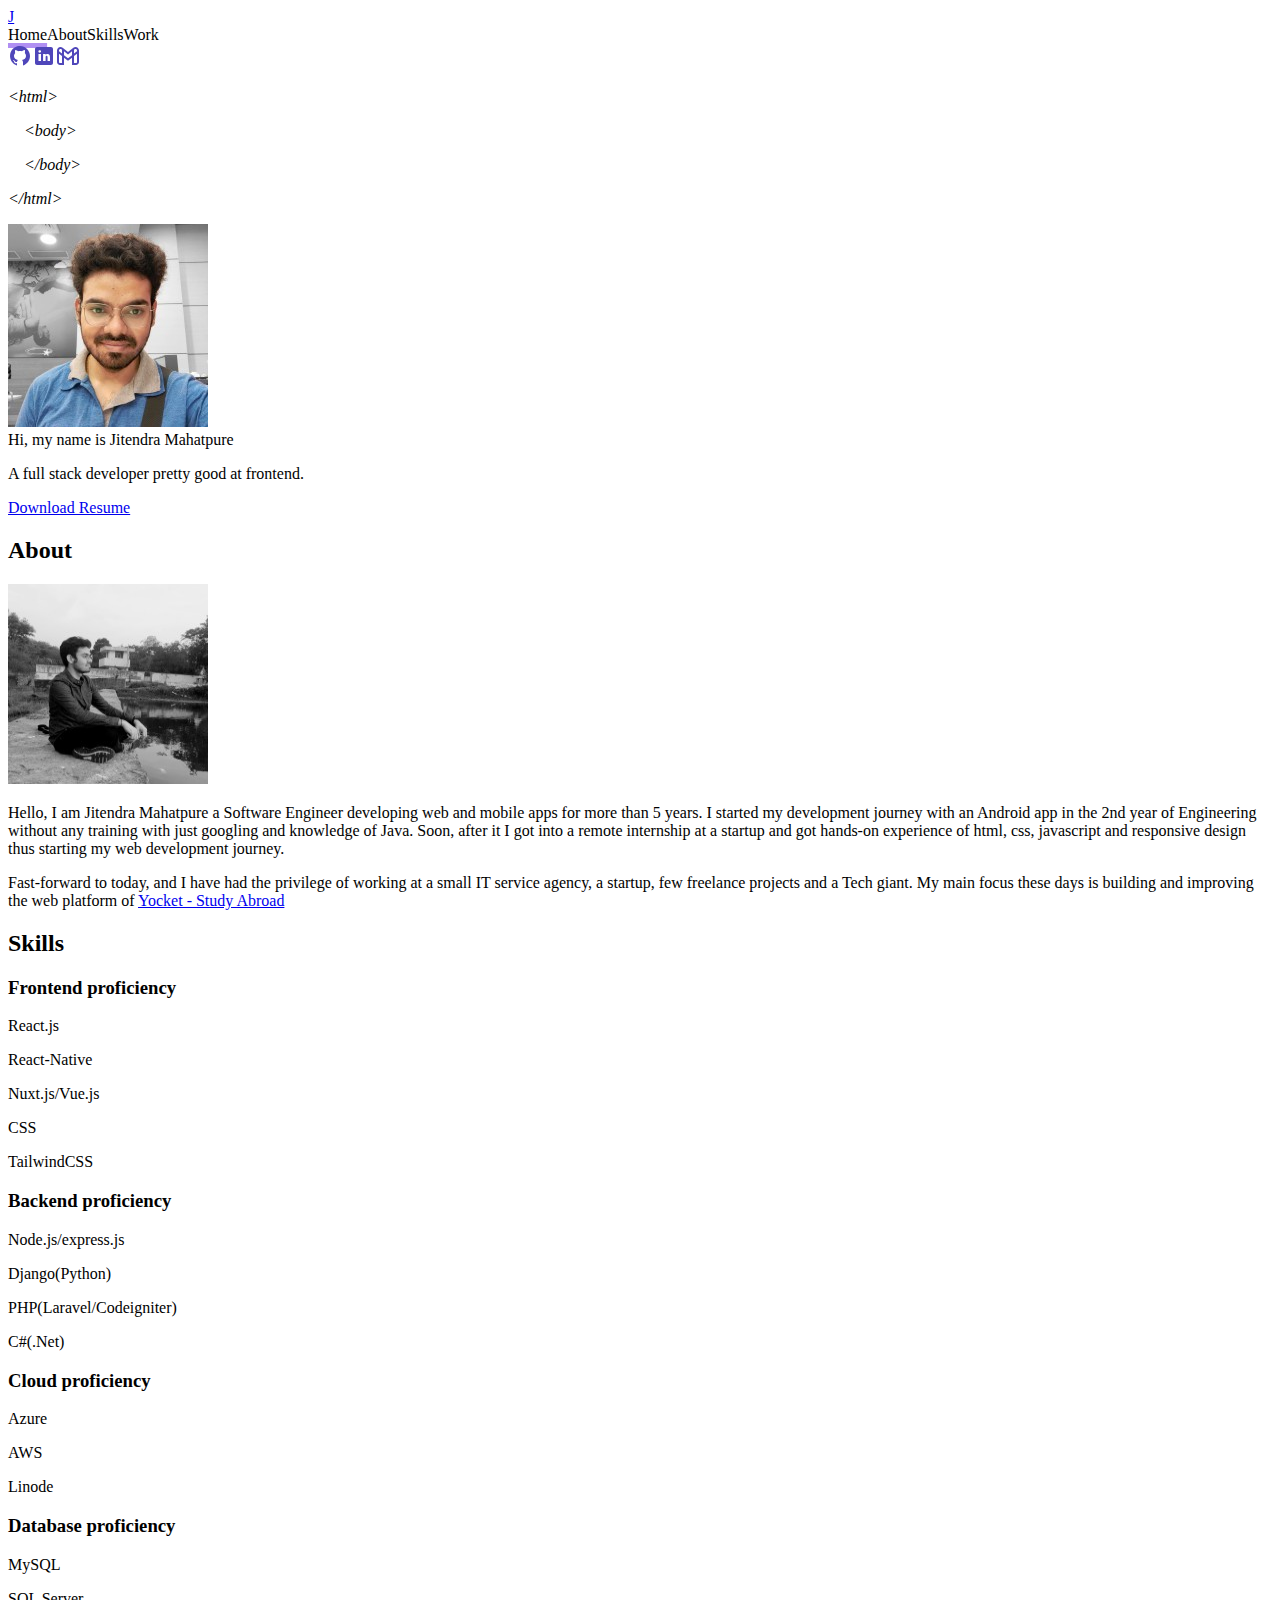
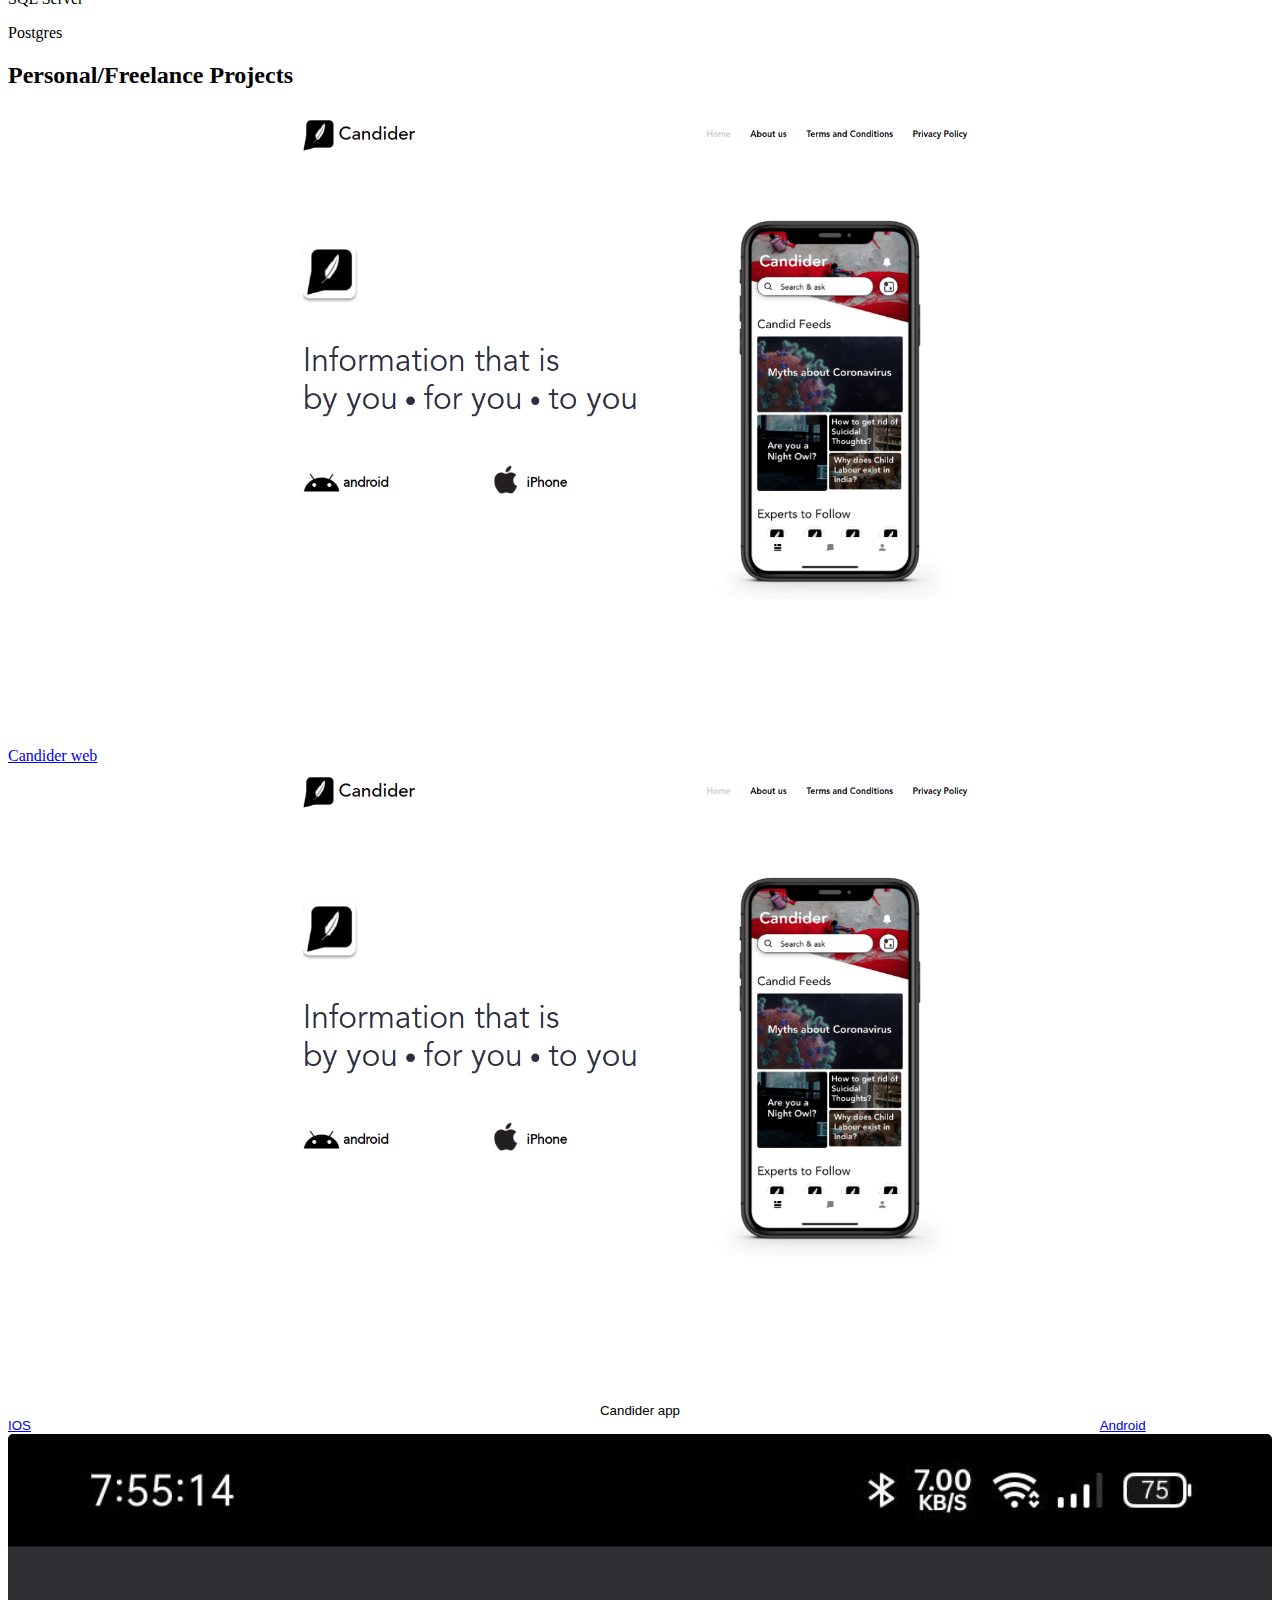
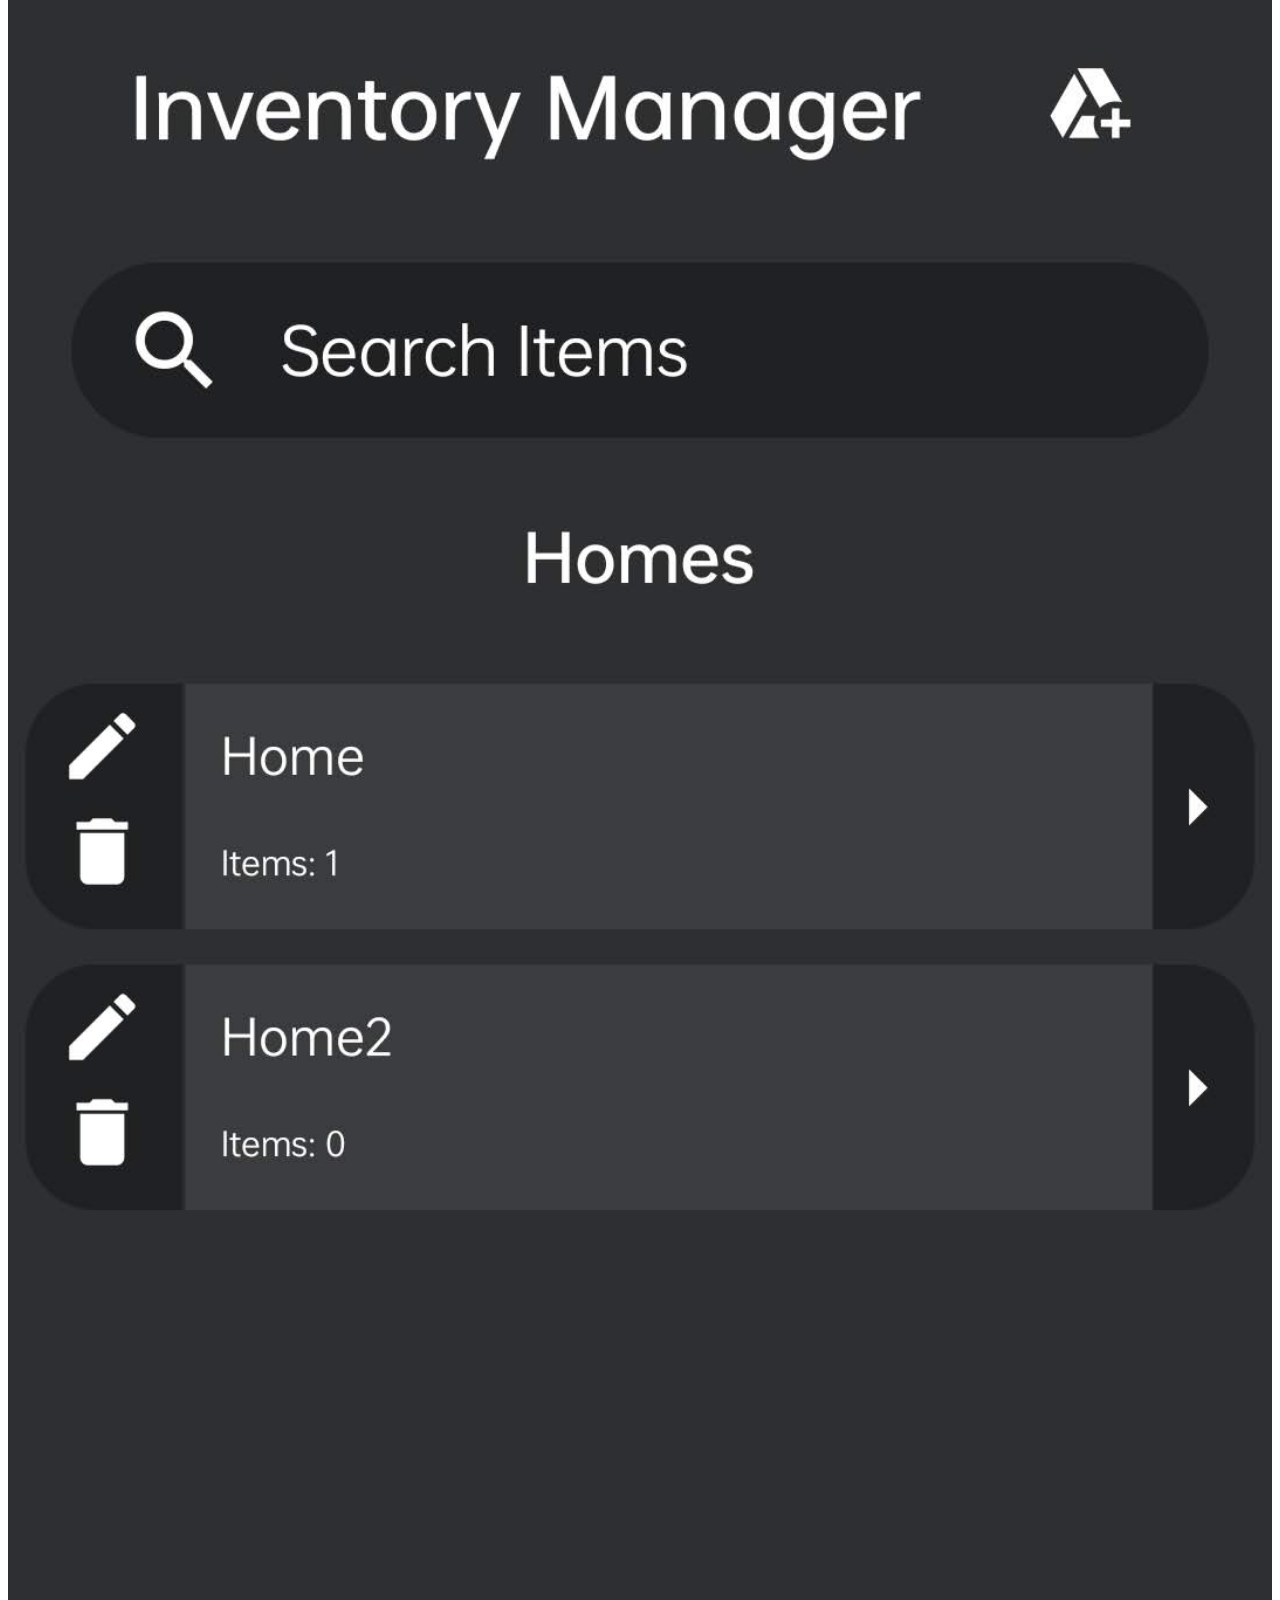
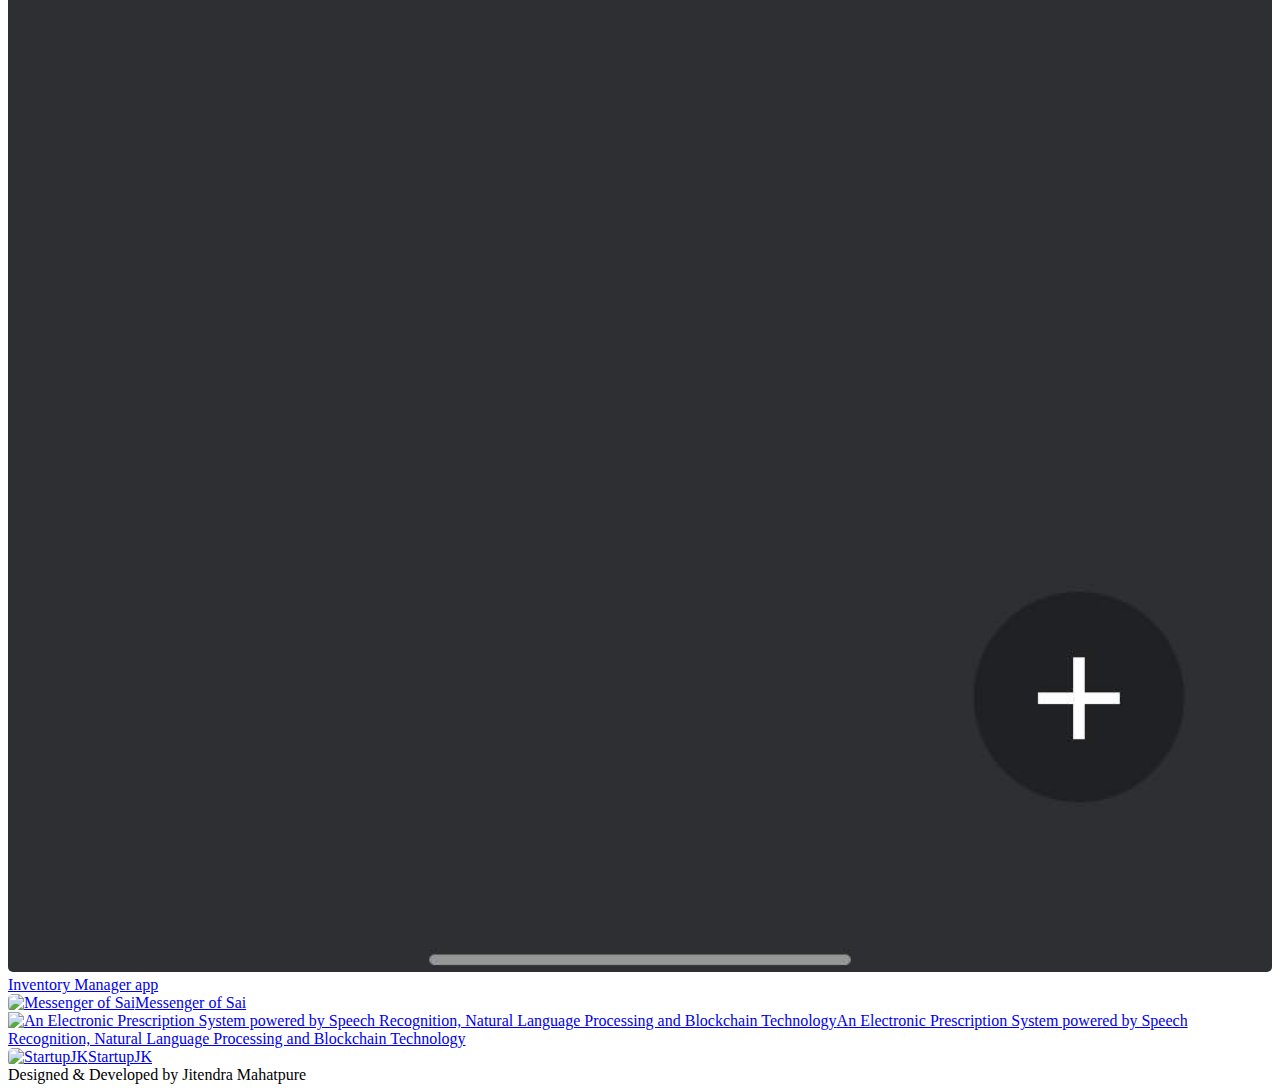
==== commit 85031d2d: "IntersectionObserver" ====
--- a/index.html
+++ b/index.html
@@ -1 +1 @@
-<!DOCTYPE html><html lang="en"><head><meta charSet="UTF-8"/><title>Jitendra Mahatpure</title><meta name="description" content="Portfolio of Jitendra Mahatpure"/><link rel="apple-touch-icon" sizes="180x180" href="/apple-touch-icon.png"/><link rel="icon" type="image/png" sizes="32x32" href="/favicon-32x32.png"/><link rel="icon" type="image/png" sizes="16x16" href="/favicon-16x16.png"/><link rel="manifest" href="/site.webmanifest"/><link rel="stylesheet" href="/loader.css"/><meta charSet="utf-8"/><meta name="viewport" content="width=device-width"/><meta name="next-head-count" content="2"/><link rel="preload" href="./_next/static/css/645b93b85bfc80e7.css" as="style"/><link rel="stylesheet" href="./_next/static/css/645b93b85bfc80e7.css" data-n-g=""/><link rel="preload" href="./_next/static/css/6d021f84d0d774eb.css" as="style"/><link rel="stylesheet" href="./_next/static/css/6d021f84d0d774eb.css" data-n-p=""/><noscript data-n-css=""></noscript><script defer="" nomodule="" src="./_next/static/chunks/polyfills-5cd94c89d3acac5f.js"></script><script src="./_next/static/chunks/webpack-850bd8c67fb4a51c.js" defer=""></script><script src="./_next/static/chunks/framework-6e4ba497ae0c8a3f.js" defer=""></script><script src="./_next/static/chunks/main-7e73d61bce33e887.js" defer=""></script><script src="./_next/static/chunks/pages/_app-ca6aae25bc99a05f.js" defer=""></script><script src="./_next/static/chunks/125-cec551a2cc4738d2.js" defer=""></script><script src="./_next/static/chunks/pages/index-3f1ffd477280cbdd.js" defer=""></script><script src="./_next/static/ZR__yQqEjye7aAHHuN91F/_buildManifest.js" defer=""></script><script src="./_next/static/ZR__yQqEjye7aAHHuN91F/_ssgManifest.js" defer=""></script><script src="./_next/static/ZR__yQqEjye7aAHHuN91F/_middlewareManifest.js" defer=""></script></head><body><noscript>You need to enable JavaScript to run this app.</noscript><div class="loaderCont" id="loaderCont"><div class="lds-hourglass"></div></div><div id="__next" data-reactroot=""><div><div class="Home_mainContent__sxqBQ"><div class="Sidebar_container__ovCOH"><a href="https://jmahatpure01.github.io/" class="Sidebar_logo__ipat8">J</a><div class="Sidebar_navLinkCont___SyXx"><a class="Sidebar_navLink__kkQVL" style="text-decoration:5px solid #b08ff3;text-decoration-line:underline">Home</a><a class="Sidebar_navLink__kkQVL">About</a><a class="Sidebar_navLink__kkQVL">Skills</a><a class="Sidebar_navLink__kkQVL">Work</a></div><div class="Sidebar_socialLinkCont__5Wywr"><a class="socialLink" href="https://github.com/jmahatpure01" target="_blank" rel="noreferrer"><img alt="github logo" width="24" height="24" src="github.svg"/></a><a class="socialLink" href="https://www.linkedin.com/in/jmahatpure/" target="_blank" rel="noreferrer"><img alt="linkedin logo" width="24" height="24" src="linkedin.svg"/></a><a class="socialLink" href="mailto:jmahatpure01@gmail.com" target="_blank" rel="noreferrer"><img alt="gmail logo" width="24" height="24" src="gmail.svg"/></a></div></div><main class="Home_main__nLjiQ"><div class="backgroundDiv"><p><em>&lt;html&gt;</em></p><p><em> &lt;body&gt;</em></p><div class="betweenBackgroundDiv"></div><p><em> &lt;/body&gt;</em></p><p><em>&lt;/html&gt;</em></p></div><section id="home" class="react-reveal Home_home__V_V4i animate__animated animate__backInDown"><img class=" pic" src="pic.jpg" alt="Picture of Jitendra Mahatpure"/><div><div class="Home_title__T09hD"><span class="Home_hello__R_Vyq">Hi, my name is </span>Jitendra Mahatpure</div><p class="Home_tagline__TcCNe">A full stack developer pretty good at frontend.</p><a class="btn a-btn" download="JitendraMahatpureResume.pdf" href="JitendraMahatpure_Resume_2022.pdf">Download Resume</a></div></section><div class="react-reveal"><section id="about"><h2 class="header">About</h2><div class="row row-center"><img class="pic" height="200" width="200" src="about.jpg" alt="Picture of Jitendra Mahatpure"/><p class="About_aboutText___05vm">Hello, I am Jitendra Mahatpure a Software Engineer developing web and mobile apps for more than 5 years. I started my development journey with an Android app in the 2nd year of Engineering without any training with just googling and knowledge of Java. Soon, after it I got into a remote internship at a startup and got hands-on experience of html, css, javascript and responsive design thus starting my web development journey.</p><p class="About_aboutText2__Rr_IB">Fast-forward to today, and I have had the privilege of working at<span class="About_blueText__3oVNT"> a small IT service agency</span>,<span class="About_blueText__3oVNT"> a startup</span>,<span class="About_blueText__3oVNT"> few freelance projects</span> and<span class="About_blueText__3oVNT"> a Tech giant</span>. My main focus these days is building accessible, responsive User Interfaces in React.js for Microsoft.</p></div></section></div><div class="react-reveal"><section id="skills" class="animate__animated animate__backInUp"><h2 class="header">Skills</h2><div class="row"><div class="col"><h3>Frontend proficiency</h3><p>React.js</p><p>React-Native</p><p>CSS</p></div><div class="col"><h3>Backend proficiency</h3><p>Node.js/express.js</p><p>Django(Python)</p><p>PHP(Laravel/Codeigniter)</p><p>C#(.Net)</p></div><div class="col"><h3>Cloud proficiency</h3><p>Azure</p><p>AWS</p><p>Linode</p></div><div class="col"><h3>Database proficiency</h3><p>MySQL</p><p>SQL Server</p><p>Postgres</p></div></div><div class="tagcloud"></div></section></div><div class="react-reveal"><section id="work" class="animate__animated animate__backInUp"><h2 class="header">Work</h2><div class="row" style="align-items:center;justify-content:center"><div class="workItem"><a href="https://candider.com" target="_blank" rel="noreferrer"><video class="lazy" autoplay="" muted="" loop="" playsinline="" poster="candider-web.png" style="width:100%;border-radius:5px"><source data-src="candider-web.mp4" type="video/mp4"/></video><span>Candider web</span></a></div><div class="workItem"><a href="https://play.google.com/store/apps/details?id=com.candider.candider" target="_blank" rel="noreferrer"><video class="lazy" autoplay="" muted="" loop="" playsinline="" poster="candider-web.png" style="width:100%;border-radius:5px"><source data-src="candider-app.mp4" type="video/mp4"/></video><span>Candider app</span></a></div><div class="workItem"><a href="https://play.google.com/store/apps/details?id=com.jmahatpure.minimalinventorymanager" target="_blank" rel="noreferrer"><video class="lazy" autoplay="" muted="" loop="" playsinline="" poster="minimal-inventory-manager.jpg" style="width:100%;border-radius:5px"><source data-src="minimal-inventory-manager.mp4" type="video/mp4"/></video><span>Inventory Manager app</span></a></div><div class="skeleton-container" style="width:100%"><span><style data-emotion-css="1q79kkk-skeletonStyles-Skeleton animation-bzdot9">.css-1q79kkk-skeletonStyles-Skeleton{background-color:#eee;background-image:linear-gradient( 90deg,#eee,#f5f5f5,#eee );background-size:200px 100%;background-repeat:no-repeat;border-radius:4px;display:inline-block;line-height:1;width:100%;-webkit-animation:animation-bzdot9 1.2s ease-in-out infinite;animation:animation-bzdot9 1.2s ease-in-out infinite;}@-webkit-keyframes animation-bzdot9{0%{background-position:-200px 0;}100%{background-position:calc(200px + 100%) 0;}}@keyframes animation-bzdot9{0%{background-position:-200px 0;}100%{background-position:calc(200px + 100%) 0;}}</style><span class="react-loading-skeleton css-1q79kkk-skeletonStyles-Skeleton" style="width:100%;height:30vh">‌</span></span><div class="skeleton-lower-container"><span><style data-emotion-css="1q79kkk-skeletonStyles-Skeleton animation-bzdot9">.css-1q79kkk-skeletonStyles-Skeleton{background-color:#eee;background-image:linear-gradient( 90deg,#eee,#f5f5f5,#eee );background-size:200px 100%;background-repeat:no-repeat;border-radius:4px;display:inline-block;line-height:1;width:100%;-webkit-animation:animation-bzdot9 1.2s ease-in-out infinite;animation:animation-bzdot9 1.2s ease-in-out infinite;}@-webkit-keyframes animation-bzdot9{0%{background-position:-200px 0;}100%{background-position:calc(200px + 100%) 0;}}@keyframes animation-bzdot9{0%{background-position:-200px 0;}100%{background-position:calc(200px + 100%) 0;}}</style><span class="react-loading-skeleton css-1q79kkk-skeletonStyles-Skeleton">‌</span><style data-emotion-css="1q79kkk-skeletonStyles-Skeleton animation-bzdot9">.css-1q79kkk-skeletonStyles-Skeleton{background-color:#eee;background-image:linear-gradient( 90deg,#eee,#f5f5f5,#eee );background-size:200px 100%;background-repeat:no-repeat;border-radius:4px;display:inline-block;line-height:1;width:100%;-webkit-animation:animation-bzdot9 1.2s ease-in-out infinite;animation:animation-bzdot9 1.2s ease-in-out infinite;}@-webkit-keyframes animation-bzdot9{0%{background-position:-200px 0;}100%{background-position:calc(200px + 100%) 0;}}@keyframes animation-bzdot9{0%{background-position:-200px 0;}100%{background-position:calc(200px + 100%) 0;}}</style><span class="react-loading-skeleton css-1q79kkk-skeletonStyles-Skeleton">‌</span><style data-emotion-css="1q79kkk-skeletonStyles-Skeleton animation-bzdot9">.css-1q79kkk-skeletonStyles-Skeleton{background-color:#eee;background-image:linear-gradient( 90deg,#eee,#f5f5f5,#eee );background-size:200px 100%;background-repeat:no-repeat;border-radius:4px;display:inline-block;line-height:1;width:100%;-webkit-animation:animation-bzdot9 1.2s ease-in-out infinite;animation:animation-bzdot9 1.2s ease-in-out infinite;}@-webkit-keyframes animation-bzdot9{0%{background-position:-200px 0;}100%{background-position:calc(200px + 100%) 0;}}@keyframes animation-bzdot9{0%{background-position:-200px 0;}100%{background-position:calc(200px + 100%) 0;}}</style><span class="react-loading-skeleton css-1q79kkk-skeletonStyles-Skeleton">‌</span></span></div></div><div class="skeleton-container" style="width:100%"><span><style data-emotion-css="1q79kkk-skeletonStyles-Skeleton animation-bzdot9">.css-1q79kkk-skeletonStyles-Skeleton{background-color:#eee;background-image:linear-gradient( 90deg,#eee,#f5f5f5,#eee );background-size:200px 100%;background-repeat:no-repeat;border-radius:4px;display:inline-block;line-height:1;width:100%;-webkit-animation:animation-bzdot9 1.2s ease-in-out infinite;animation:animation-bzdot9 1.2s ease-in-out infinite;}@-webkit-keyframes animation-bzdot9{0%{background-position:-200px 0;}100%{background-position:calc(200px + 100%) 0;}}@keyframes animation-bzdot9{0%{background-position:-200px 0;}100%{background-position:calc(200px + 100%) 0;}}</style><span class="react-loading-skeleton css-1q79kkk-skeletonStyles-Skeleton" style="width:100%;height:30vh">‌</span></span><div class="skeleton-lower-container"><span><style data-emotion-css="1q79kkk-skeletonStyles-Skeleton animation-bzdot9">.css-1q79kkk-skeletonStyles-Skeleton{background-color:#eee;background-image:linear-gradient( 90deg,#eee,#f5f5f5,#eee );background-size:200px 100%;background-repeat:no-repeat;border-radius:4px;display:inline-block;line-height:1;width:100%;-webkit-animation:animation-bzdot9 1.2s ease-in-out infinite;animation:animation-bzdot9 1.2s ease-in-out infinite;}@-webkit-keyframes animation-bzdot9{0%{background-position:-200px 0;}100%{background-position:calc(200px + 100%) 0;}}@keyframes animation-bzdot9{0%{background-position:-200px 0;}100%{background-position:calc(200px + 100%) 0;}}</style><span class="react-loading-skeleton css-1q79kkk-skeletonStyles-Skeleton">‌</span><style data-emotion-css="1q79kkk-skeletonStyles-Skeleton animation-bzdot9">.css-1q79kkk-skeletonStyles-Skeleton{background-color:#eee;background-image:linear-gradient( 90deg,#eee,#f5f5f5,#eee );background-size:200px 100%;background-repeat:no-repeat;border-radius:4px;display:inline-block;line-height:1;width:100%;-webkit-animation:animation-bzdot9 1.2s ease-in-out infinite;animation:animation-bzdot9 1.2s ease-in-out infinite;}@-webkit-keyframes animation-bzdot9{0%{background-position:-200px 0;}100%{background-position:calc(200px + 100%) 0;}}@keyframes animation-bzdot9{0%{background-position:-200px 0;}100%{background-position:calc(200px + 100%) 0;}}</style><span class="react-loading-skeleton css-1q79kkk-skeletonStyles-Skeleton">‌</span><style data-emotion-css="1q79kkk-skeletonStyles-Skeleton animation-bzdot9">.css-1q79kkk-skeletonStyles-Skeleton{background-color:#eee;background-image:linear-gradient( 90deg,#eee,#f5f5f5,#eee );background-size:200px 100%;background-repeat:no-repeat;border-radius:4px;display:inline-block;line-height:1;width:100%;-webkit-animation:animation-bzdot9 1.2s ease-in-out infinite;animation:animation-bzdot9 1.2s ease-in-out infinite;}@-webkit-keyframes animation-bzdot9{0%{background-position:-200px 0;}100%{background-position:calc(200px + 100%) 0;}}@keyframes animation-bzdot9{0%{background-position:-200px 0;}100%{background-position:calc(200px + 100%) 0;}}</style><span class="react-loading-skeleton css-1q79kkk-skeletonStyles-Skeleton">‌</span></span></div></div><div class="skeleton-container" style="width:100%"><span><style data-emotion-css="1q79kkk-skeletonStyles-Skeleton animation-bzdot9">.css-1q79kkk-skeletonStyles-Skeleton{background-color:#eee;background-image:linear-gradient( 90deg,#eee,#f5f5f5,#eee );background-size:200px 100%;background-repeat:no-repeat;border-radius:4px;display:inline-block;line-height:1;width:100%;-webkit-animation:animation-bzdot9 1.2s ease-in-out infinite;animation:animation-bzdot9 1.2s ease-in-out infinite;}@-webkit-keyframes animation-bzdot9{0%{background-position:-200px 0;}100%{background-position:calc(200px + 100%) 0;}}@keyframes animation-bzdot9{0%{background-position:-200px 0;}100%{background-position:calc(200px + 100%) 0;}}</style><span class="react-loading-skeleton css-1q79kkk-skeletonStyles-Skeleton" style="width:100%;height:390px">‌</span></span><div class="skeleton-lower-container"><span><style data-emotion-css="1q79kkk-skeletonStyles-Skeleton animation-bzdot9">.css-1q79kkk-skeletonStyles-Skeleton{background-color:#eee;background-image:linear-gradient( 90deg,#eee,#f5f5f5,#eee );background-size:200px 100%;background-repeat:no-repeat;border-radius:4px;display:inline-block;line-height:1;width:100%;-webkit-animation:animation-bzdot9 1.2s ease-in-out infinite;animation:animation-bzdot9 1.2s ease-in-out infinite;}@-webkit-keyframes animation-bzdot9{0%{background-position:-200px 0;}100%{background-position:calc(200px + 100%) 0;}}@keyframes animation-bzdot9{0%{background-position:-200px 0;}100%{background-position:calc(200px + 100%) 0;}}</style><span class="react-loading-skeleton css-1q79kkk-skeletonStyles-Skeleton">‌</span><style data-emotion-css="1q79kkk-skeletonStyles-Skeleton animation-bzdot9">.css-1q79kkk-skeletonStyles-Skeleton{background-color:#eee;background-image:linear-gradient( 90deg,#eee,#f5f5f5,#eee );background-size:200px 100%;background-repeat:no-repeat;border-radius:4px;display:inline-block;line-height:1;width:100%;-webkit-animation:animation-bzdot9 1.2s ease-in-out infinite;animation:animation-bzdot9 1.2s ease-in-out infinite;}@-webkit-keyframes animation-bzdot9{0%{background-position:-200px 0;}100%{background-position:calc(200px + 100%) 0;}}@keyframes animation-bzdot9{0%{background-position:-200px 0;}100%{background-position:calc(200px + 100%) 0;}}</style><span class="react-loading-skeleton css-1q79kkk-skeletonStyles-Skeleton">‌</span><style data-emotion-css="1q79kkk-skeletonStyles-Skeleton animation-bzdot9">.css-1q79kkk-skeletonStyles-Skeleton{background-color:#eee;background-image:linear-gradient( 90deg,#eee,#f5f5f5,#eee );background-size:200px 100%;background-repeat:no-repeat;border-radius:4px;display:inline-block;line-height:1;width:100%;-webkit-animation:animation-bzdot9 1.2s ease-in-out infinite;animation:animation-bzdot9 1.2s ease-in-out infinite;}@-webkit-keyframes animation-bzdot9{0%{background-position:-200px 0;}100%{background-position:calc(200px + 100%) 0;}}@keyframes animation-bzdot9{0%{background-position:-200px 0;}100%{background-position:calc(200px + 100%) 0;}}</style><span class="react-loading-skeleton css-1q79kkk-skeletonStyles-Skeleton">‌</span></span></div></div><div class="skeleton-container" style="width:100%"><span><style data-emotion-css="1q79kkk-skeletonStyles-Skeleton animation-bzdot9">.css-1q79kkk-skeletonStyles-Skeleton{background-color:#eee;background-image:linear-gradient( 90deg,#eee,#f5f5f5,#eee );background-size:200px 100%;background-repeat:no-repeat;border-radius:4px;display:inline-block;line-height:1;width:100%;-webkit-animation:animation-bzdot9 1.2s ease-in-out infinite;animation:animation-bzdot9 1.2s ease-in-out infinite;}@-webkit-keyframes animation-bzdot9{0%{background-position:-200px 0;}100%{background-position:calc(200px + 100%) 0;}}@keyframes animation-bzdot9{0%{background-position:-200px 0;}100%{background-position:calc(200px + 100%) 0;}}</style><span class="react-loading-skeleton css-1q79kkk-skeletonStyles-Skeleton" style="width:100%;height:410px">‌</span></span><div class="skeleton-lower-container"><span><style data-emotion-css="1q79kkk-skeletonStyles-Skeleton animation-bzdot9">.css-1q79kkk-skeletonStyles-Skeleton{background-color:#eee;background-image:linear-gradient( 90deg,#eee,#f5f5f5,#eee );background-size:200px 100%;background-repeat:no-repeat;border-radius:4px;display:inline-block;line-height:1;width:100%;-webkit-animation:animation-bzdot9 1.2s ease-in-out infinite;animation:animation-bzdot9 1.2s ease-in-out infinite;}@-webkit-keyframes animation-bzdot9{0%{background-position:-200px 0;}100%{background-position:calc(200px + 100%) 0;}}@keyframes animation-bzdot9{0%{background-position:-200px 0;}100%{background-position:calc(200px + 100%) 0;}}</style><span class="react-loading-skeleton css-1q79kkk-skeletonStyles-Skeleton">‌</span><style data-emotion-css="1q79kkk-skeletonStyles-Skeleton animation-bzdot9">.css-1q79kkk-skeletonStyles-Skeleton{background-color:#eee;background-image:linear-gradient( 90deg,#eee,#f5f5f5,#eee );background-size:200px 100%;background-repeat:no-repeat;border-radius:4px;display:inline-block;line-height:1;width:100%;-webkit-animation:animation-bzdot9 1.2s ease-in-out infinite;animation:animation-bzdot9 1.2s ease-in-out infinite;}@-webkit-keyframes animation-bzdot9{0%{background-position:-200px 0;}100%{background-position:calc(200px + 100%) 0;}}@keyframes animation-bzdot9{0%{background-position:-200px 0;}100%{background-position:calc(200px + 100%) 0;}}</style><span class="react-loading-skeleton css-1q79kkk-skeletonStyles-Skeleton">‌</span><style data-emotion-css="1q79kkk-skeletonStyles-Skeleton animation-bzdot9">.css-1q79kkk-skeletonStyles-Skeleton{background-color:#eee;background-image:linear-gradient( 90deg,#eee,#f5f5f5,#eee );background-size:200px 100%;background-repeat:no-repeat;border-radius:4px;display:inline-block;line-height:1;width:100%;-webkit-animation:animation-bzdot9 1.2s ease-in-out infinite;animation:animation-bzdot9 1.2s ease-in-out infinite;}@-webkit-keyframes animation-bzdot9{0%{background-position:-200px 0;}100%{background-position:calc(200px + 100%) 0;}}@keyframes animation-bzdot9{0%{background-position:-200px 0;}100%{background-position:calc(200px + 100%) 0;}}</style><span class="react-loading-skeleton css-1q79kkk-skeletonStyles-Skeleton">‌</span></span></div></div></div></section></div><footer class="Home_footer____T7K"><a>Designed &amp; Developed by Jitendra Mahatpure</a></footer></main></div></div></div><script id="__NEXT_DATA__" type="application/json">{"props":{"pageProps":{}},"page":"/","query":{},"buildId":"ZR__yQqEjye7aAHHuN91F","assetPrefix":".","nextExport":true,"autoExport":true,"isFallback":false,"scriptLoader":[]}</script></body></html>+<!DOCTYPE html><html lang="en"><head><meta charSet="UTF-8"/><title>Jitendra Mahatpure</title><meta name="description" content="Portfolio of Jitendra Mahatpure"/><link rel="apple-touch-icon" sizes="180x180" href="/apple-touch-icon.png"/><link rel="icon" type="image/png" sizes="32x32" href="/favicon-32x32.png"/><link rel="icon" type="image/png" sizes="16x16" href="/favicon-16x16.png"/><link rel="manifest" href="/site.webmanifest"/><link rel="stylesheet" href="/loader.css"/><meta charSet="utf-8"/><meta name="viewport" content="width=device-width"/><meta name="next-head-count" content="2"/><link rel="preload" href="./_next/static/css/61a7c6af9ad26655.css" as="style"/><link rel="stylesheet" href="./_next/static/css/61a7c6af9ad26655.css" data-n-g=""/><link rel="preload" href="./_next/static/css/b991c0285af020a7.css" as="style"/><link rel="stylesheet" href="./_next/static/css/b991c0285af020a7.css" data-n-p=""/><noscript data-n-css=""></noscript><script defer="" nomodule="" src="./_next/static/chunks/polyfills-5cd94c89d3acac5f.js"></script><script src="./_next/static/chunks/webpack-850bd8c67fb4a51c.js" defer=""></script><script src="./_next/static/chunks/framework-6e4ba497ae0c8a3f.js" defer=""></script><script src="./_next/static/chunks/main-7e73d61bce33e887.js" defer=""></script><script src="./_next/static/chunks/pages/_app-ca6aae25bc99a05f.js" defer=""></script><script src="./_next/static/chunks/pages/index-c191da9b666b6228.js" defer=""></script><script src="./_next/static/e1tVGyZyaRT78cZ-dWLKp/_buildManifest.js" defer=""></script><script src="./_next/static/e1tVGyZyaRT78cZ-dWLKp/_ssgManifest.js" defer=""></script><script src="./_next/static/e1tVGyZyaRT78cZ-dWLKp/_middlewareManifest.js" defer=""></script></head><body><noscript>You need to enable JavaScript to run this app.</noscript><div id="__next" data-reactroot=""><div><div class="Home_mainContent__sxqBQ"><div class="Sidebar_container__ovCOH"><a href="https://jmahatpure01.github.io/" class="Sidebar_logo__ipat8">J</a><div class="Sidebar_navLinkCont___SyXx"><a class="Sidebar_navLink__kkQVL" style="text-decoration:5px solid #b08ff3;text-decoration-line:underline">Home</a><a class="Sidebar_navLink__kkQVL" style="text-decoration-line:none">About</a><a class="Sidebar_navLink__kkQVL" style="text-decoration-line:none">Skills</a><a class="Sidebar_navLink__kkQVL" style="text-decoration-line:none">Work</a></div><div class="Sidebar_socialLinkCont__5Wywr"><a class="socialLink" href="https://github.com/jmahatpure01" target="_blank" rel="noreferrer"><img alt="github logo" width="24" height="24" src="github.svg"/></a><a class="socialLink" href="https://www.linkedin.com/in/jmahatpure/" target="_blank" rel="noreferrer"><img alt="linkedin logo" width="24" height="24" src="linkedin.svg"/></a><a class="socialLink" href="mailto:jmahatpure01@gmail.com" target="_blank" rel="noreferrer"><img alt="gmail logo" width="24" height="24" src="gmail.svg"/></a></div></div><main class="Home_main__nLjiQ"><div class="backgroundDiv"><p><em>&lt;html&gt;</em></p><p><em> &lt;body&gt;</em></p><div class="betweenBackgroundDiv"></div><p><em> &lt;/body&gt;</em></p><p><em>&lt;/html&gt;</em></p></div><section id="home" class="Home_home__V_V4i"><img class="react-reveal pic" src="pic.jpg" alt="Picture of Jitendra Mahatpure"/><div class="react-reveal"><div class="Home_title__T09hD"><span class="Home_hello__R_Vyq">Hi, my name is </span>Jitendra Mahatpure</div><p class="Home_tagline__TcCNe">A full stack developer pretty good at frontend.</p><a class="btn a-btn" download="JitendraMahatpureResume.pdf" href="JitendraMahatpureResume_012023.pdf">Download Resume</a></div></section><div class="react-reveal"><section id="about"><h2 class="header">About</h2><div class="row row-center"><img class="pic" height="200" width="200" src="about.jpg" alt="Picture of Jitendra Mahatpure"/><p class="About_aboutText___05vm">Hello, I am Jitendra Mahatpure a Software Engineer developing web and mobile apps for more than 5 years. I started my development journey with an Android app in the 2nd year of Engineering without any training with just googling and knowledge of Java. Soon, after it I got into a remote internship at a startup and got hands-on experience of html, css, javascript and responsive design thus starting my web development journey.</p><p class="About_aboutText2__Rr_IB">Fast-forward to today, and I have had the privilege of working at<span class="About_blueText__3oVNT"> a small IT service agency</span>,<span class="About_blueText__3oVNT"> a startup</span>,<span class="About_blueText__3oVNT"> few freelance projects</span> and<span class="About_blueText__3oVNT"> a Tech giant</span>. My main focus these days is building and improving the web platform of<!-- --> <a href="https://yocket.com/" class="About_linkText__FNjgn">Yocket - Study Abroad</a></p></div></section></div><div class="react-reveal"><section id="skills" class="animate__animated animate__backInUp"><h2 class="header">Skills</h2><div class="row"><div class="col"><h3>Frontend proficiency</h3><p>React.js</p><p>React-Native</p><p>Nuxt.js/Vue.js</p><p>CSS</p><p>TailwindCSS</p></div><div class="col"><h3>Backend proficiency</h3><p>Node.js/express.js</p><p>Django(Python)</p><p>PHP(Laravel/Codeigniter)</p><p>C#(.Net)</p></div><div class="col"><h3>Cloud proficiency</h3><p>Azure</p><p>AWS</p><p>Linode</p></div><div class="col"><h3>Database proficiency</h3><p>MySQL</p><p>SQL Server</p><p>Postgres</p></div></div><div class="tagcloud"></div></section></div><div class="react-reveal"><section id="work" class="animate__animated animate__backInUp"><h2 class="header">Personal/Freelance Projects</h2><div class="row" style="align-items:center;justify-content:center"><div class="workItem"><a href="https://candider.com" target="_blank" rel="noreferrer"><video class="lazy" autoplay="" muted="" loop="" playsinline="" poster="candider-web.png" style="width:100%;border-radius:5px"><source data-src="candider-web.mp4" type="video/mp4"/></video><span style="padding-bottom:40px">Candider web</span></a></div><div class="workItem"><button style="background-color:white;padding:0;border:none;border-radius:5px"><video class="lazy" autoplay="" muted="" loop="" playsinline="" poster="candider-web.png" style="width:100%;border-radius:5px"><source data-src="candider-app.mp4" type="video/mp4"/></video><span>Candider app</span><span style="display:flex;justify-content:space-between;width:90%"><a href="https://apps.apple.com/us/app/candider/id1496429270?ls=1" target="_blank" rel="noreferrer">IOS</a><a href="https://play.google.com/store/apps/details?id=com.candider.candider" target="_blank" rel="noreferrer">Android</a></span></button></div><div class="workItem"><a href="https://play.google.com/store/apps/details?id=com.jmahatpure.minimalinventorymanager" target="_blank" rel="noreferrer"><video class="lazy" autoplay="" muted="" loop="" playsinline="" poster="minimal-inventory-manager.jpg" style="width:100%;border-radius:5px"><source data-src="minimal-inventory-manager.mp4" type="video/mp4"/></video><span style="padding-bottom:40px">Inventory Manager app</span></a></div></div><div class="row" style="align-items:center;justify-content:center"><div class="workItem"><a href="https://play.google.com/store/apps/details?id=com.aashram&amp;hl=en_IN" target="_blank" rel="noreferrer"><img class="lazy" data-src="mos.webp" alt="Messenger of Sai" style="width:246px;height:auto;border-radius:5px"/><span>Messenger of Sai</span></a></div><div class="workItem"><a href="https://www.academia.edu/40706203/An_Electronic_Prescription_System_powered_by_Speech_Recognition_Natural_Language_Processing_and_Blockchain_Technology?from=cover_page" target="_blank" rel="noreferrer"><img class="lazy" data-src="paper.png" alt="An Electronic Prescription System powered by Speech Recognition, Natural Language Processing and Blockchain Technology" style="width:246px;height:auto"/><span>An Electronic Prescription System powered by Speech Recognition, Natural Language Processing and Blockchain Technology</span></a></div><div class="workItem"><a href="https://play.google.com/store/apps/details?id=com.startupjk&amp;hl=en_IN" target="_blank" rel="noreferrer"><img class="lazy" data-src="sjk.webp" alt="StartupJK" style="width:246px;height:437px;border-radius:5px"/><span>StartupJK</span></a></div></div></section></div><footer class="Home_footer____T7K"><a>Designed &amp; Developed by Jitendra Mahatpure</a></footer></main></div></div></div><script id="__NEXT_DATA__" type="application/json">{"props":{"pageProps":{}},"page":"/","query":{},"buildId":"e1tVGyZyaRT78cZ-dWLKp","assetPrefix":".","nextExport":true,"autoExport":true,"isFallback":false,"scriptLoader":[]}</script></body></html>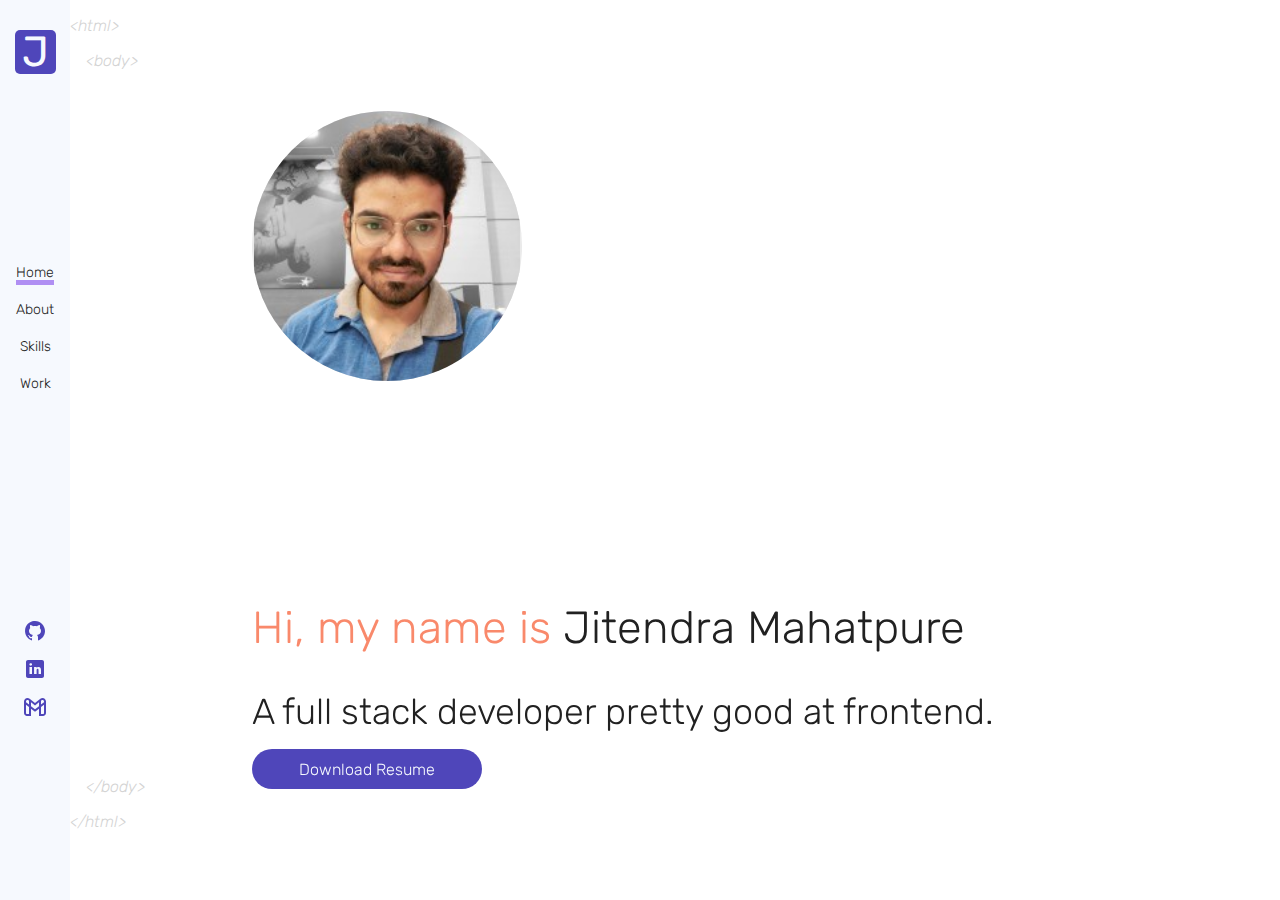
==== commit 766e4576: "resume update, about section" ====
--- a/index.html
+++ b/index.html
@@ -1 +1,25 @@
-<!DOCTYPE html><html lang="en"><head><meta charSet="UTF-8"/><title>Jitendra Mahatpure</title><meta name="description" content="Portfolio of Jitendra Mahatpure"/><link rel="apple-touch-icon" sizes="180x180" href="/apple-touch-icon.png"/><link rel="icon" type="image/png" sizes="32x32" href="/favicon-32x32.png"/><link rel="icon" type="image/png" sizes="16x16" href="/favicon-16x16.png"/><link rel="manifest" href="/site.webmanifest"/><link rel="stylesheet" href="/loader.css"/><meta charSet="utf-8"/><meta name="viewport" content="width=device-width"/><meta name="next-head-count" content="2"/><link rel="preload" href="./_next/static/css/61a7c6af9ad26655.css" as="style"/><link rel="stylesheet" href="./_next/static/css/61a7c6af9ad26655.css" data-n-g=""/><link rel="preload" href="./_next/static/css/b991c0285af020a7.css" as="style"/><link rel="stylesheet" href="./_next/static/css/b991c0285af020a7.css" data-n-p=""/><noscript data-n-css=""></noscript><script defer="" nomodule="" src="./_next/static/chunks/polyfills-5cd94c89d3acac5f.js"></script><script src="./_next/static/chunks/webpack-850bd8c67fb4a51c.js" defer=""></script><script src="./_next/static/chunks/framework-6e4ba497ae0c8a3f.js" defer=""></script><script src="./_next/static/chunks/main-7e73d61bce33e887.js" defer=""></script><script src="./_next/static/chunks/pages/_app-ca6aae25bc99a05f.js" defer=""></script><script src="./_next/static/chunks/pages/index-c191da9b666b6228.js" defer=""></script><script src="./_next/static/e1tVGyZyaRT78cZ-dWLKp/_buildManifest.js" defer=""></script><script src="./_next/static/e1tVGyZyaRT78cZ-dWLKp/_ssgManifest.js" defer=""></script><script src="./_next/static/e1tVGyZyaRT78cZ-dWLKp/_middlewareManifest.js" defer=""></script></head><body><noscript>You need to enable JavaScript to run this app.</noscript><div id="__next" data-reactroot=""><div><div class="Home_mainContent__sxqBQ"><div class="Sidebar_container__ovCOH"><a href="https://jmahatpure01.github.io/" class="Sidebar_logo__ipat8">J</a><div class="Sidebar_navLinkCont___SyXx"><a class="Sidebar_navLink__kkQVL" style="text-decoration:5px solid #b08ff3;text-decoration-line:underline">Home</a><a class="Sidebar_navLink__kkQVL" style="text-decoration-line:none">About</a><a class="Sidebar_navLink__kkQVL" style="text-decoration-line:none">Skills</a><a class="Sidebar_navLink__kkQVL" style="text-decoration-line:none">Work</a></div><div class="Sidebar_socialLinkCont__5Wywr"><a class="socialLink" href="https://github.com/jmahatpure01" target="_blank" rel="noreferrer"><img alt="github logo" width="24" height="24" src="github.svg"/></a><a class="socialLink" href="https://www.linkedin.com/in/jmahatpure/" target="_blank" rel="noreferrer"><img alt="linkedin logo" width="24" height="24" src="linkedin.svg"/></a><a class="socialLink" href="mailto:jmahatpure01@gmail.com" target="_blank" rel="noreferrer"><img alt="gmail logo" width="24" height="24" src="gmail.svg"/></a></div></div><main class="Home_main__nLjiQ"><div class="backgroundDiv"><p><em>&lt;html&gt;</em></p><p><em> &lt;body&gt;</em></p><div class="betweenBackgroundDiv"></div><p><em> &lt;/body&gt;</em></p><p><em>&lt;/html&gt;</em></p></div><section id="home" class="Home_home__V_V4i"><img class="react-reveal pic" src="pic.jpg" alt="Picture of Jitendra Mahatpure"/><div class="react-reveal"><div class="Home_title__T09hD"><span class="Home_hello__R_Vyq">Hi, my name is </span>Jitendra Mahatpure</div><p class="Home_tagline__TcCNe">A full stack developer pretty good at frontend.</p><a class="btn a-btn" download="JitendraMahatpureResume.pdf" href="JitendraMahatpureResume_012023.pdf">Download Resume</a></div></section><div class="react-reveal"><section id="about"><h2 class="header">About</h2><div class="row row-center"><img class="pic" height="200" width="200" src="about.jpg" alt="Picture of Jitendra Mahatpure"/><p class="About_aboutText___05vm">Hello, I am Jitendra Mahatpure a Software Engineer developing web and mobile apps for more than 5 years. I started my development journey with an Android app in the 2nd year of Engineering without any training with just googling and knowledge of Java. Soon, after it I got into a remote internship at a startup and got hands-on experience of html, css, javascript and responsive design thus starting my web development journey.</p><p class="About_aboutText2__Rr_IB">Fast-forward to today, and I have had the privilege of working at<span class="About_blueText__3oVNT"> a small IT service agency</span>,<span class="About_blueText__3oVNT"> a startup</span>,<span class="About_blueText__3oVNT"> few freelance projects</span> and<span class="About_blueText__3oVNT"> a Tech giant</span>. My main focus these days is building and improving the web platform of<!-- --> <a href="https://yocket.com/" class="About_linkText__FNjgn">Yocket - Study Abroad</a></p></div></section></div><div class="react-reveal"><section id="skills" class="animate__animated animate__backInUp"><h2 class="header">Skills</h2><div class="row"><div class="col"><h3>Frontend proficiency</h3><p>React.js</p><p>React-Native</p><p>Nuxt.js/Vue.js</p><p>CSS</p><p>TailwindCSS</p></div><div class="col"><h3>Backend proficiency</h3><p>Node.js/express.js</p><p>Django(Python)</p><p>PHP(Laravel/Codeigniter)</p><p>C#(.Net)</p></div><div class="col"><h3>Cloud proficiency</h3><p>Azure</p><p>AWS</p><p>Linode</p></div><div class="col"><h3>Database proficiency</h3><p>MySQL</p><p>SQL Server</p><p>Postgres</p></div></div><div class="tagcloud"></div></section></div><div class="react-reveal"><section id="work" class="animate__animated animate__backInUp"><h2 class="header">Personal/Freelance Projects</h2><div class="row" style="align-items:center;justify-content:center"><div class="workItem"><a href="https://candider.com" target="_blank" rel="noreferrer"><video class="lazy" autoplay="" muted="" loop="" playsinline="" poster="candider-web.png" style="width:100%;border-radius:5px"><source data-src="candider-web.mp4" type="video/mp4"/></video><span style="padding-bottom:40px">Candider web</span></a></div><div class="workItem"><button style="background-color:white;padding:0;border:none;border-radius:5px"><video class="lazy" autoplay="" muted="" loop="" playsinline="" poster="candider-web.png" style="width:100%;border-radius:5px"><source data-src="candider-app.mp4" type="video/mp4"/></video><span>Candider app</span><span style="display:flex;justify-content:space-between;width:90%"><a href="https://apps.apple.com/us/app/candider/id1496429270?ls=1" target="_blank" rel="noreferrer">IOS</a><a href="https://play.google.com/store/apps/details?id=com.candider.candider" target="_blank" rel="noreferrer">Android</a></span></button></div><div class="workItem"><a href="https://play.google.com/store/apps/details?id=com.jmahatpure.minimalinventorymanager" target="_blank" rel="noreferrer"><video class="lazy" autoplay="" muted="" loop="" playsinline="" poster="minimal-inventory-manager.jpg" style="width:100%;border-radius:5px"><source data-src="minimal-inventory-manager.mp4" type="video/mp4"/></video><span style="padding-bottom:40px">Inventory Manager app</span></a></div></div><div class="row" style="align-items:center;justify-content:center"><div class="workItem"><a href="https://play.google.com/store/apps/details?id=com.aashram&amp;hl=en_IN" target="_blank" rel="noreferrer"><img class="lazy" data-src="mos.webp" alt="Messenger of Sai" style="width:246px;height:auto;border-radius:5px"/><span>Messenger of Sai</span></a></div><div class="workItem"><a href="https://www.academia.edu/40706203/An_Electronic_Prescription_System_powered_by_Speech_Recognition_Natural_Language_Processing_and_Blockchain_Technology?from=cover_page" target="_blank" rel="noreferrer"><img class="lazy" data-src="paper.png" alt="An Electronic Prescription System powered by Speech Recognition, Natural Language Processing and Blockchain Technology" style="width:246px;height:auto"/><span>An Electronic Prescription System powered by Speech Recognition, Natural Language Processing and Blockchain Technology</span></a></div><div class="workItem"><a href="https://play.google.com/store/apps/details?id=com.startupjk&amp;hl=en_IN" target="_blank" rel="noreferrer"><img class="lazy" data-src="sjk.webp" alt="StartupJK" style="width:246px;height:437px;border-radius:5px"/><span>StartupJK</span></a></div></div></section></div><footer class="Home_footer____T7K"><a>Designed &amp; Developed by Jitendra Mahatpure</a></footer></main></div></div></div><script id="__NEXT_DATA__" type="application/json">{"props":{"pageProps":{}},"page":"/","query":{},"buildId":"e1tVGyZyaRT78cZ-dWLKp","assetPrefix":".","nextExport":true,"autoExport":true,"isFallback":false,"scriptLoader":[]}</script></body></html>+<!DOCTYPE html><html lang="en"><head><meta charSet="UTF-8"/><title>Jitendra Mahatpure</title><meta name="description" content="Portfolio of Jitendra Mahatpure"/><link rel="apple-touch-icon" sizes="180x180" href="/apple-touch-icon.png"/><link rel="icon" type="image/png" sizes="32x32" href="/favicon-32x32.png"/><link rel="icon" type="image/png" sizes="16x16" href="/favicon-16x16.png"/><link rel="manifest" href="/site.webmanifest"/><link rel="stylesheet" href="/loader.css"/><meta charSet="utf-8"/><meta name="viewport" content="width=device-width"/><meta name="next-head-count" content="2"/><link rel="preload" href="./_next/static/css/61a7c6af9ad26655.css" as="style"/><link rel="stylesheet" href="./_next/static/css/61a7c6af9ad26655.css" data-n-g=""/><link rel="preload" href="./_next/static/css/b991c0285af020a7.css" as="style"/><link rel="stylesheet" href="./_next/static/css/b991c0285af020a7.css" data-n-p=""/><noscript data-n-css=""></noscript><script defer="" nomodule="" src="./_next/static/chunks/polyfills-5cd94c89d3acac5f.js"></script><script src="./_next/static/chunks/webpack-850bd8c67fb4a51c.js" defer=""></script><script src="./_next/static/chunks/framework-6e4ba497ae0c8a3f.js" defer=""></script><script src="./_next/static/chunks/main-7e73d61bce33e887.js" defer=""></script><script src="./_next/static/chunks/pages/_app-ca6aae25bc99a05f.js" defer=""></script><script src="./_next/static/chunks/pages/index-d0b47e37f9cd5d2e.js" defer=""></script><script src="./_next/static/seSQ9PfEViCntljcszdZc/_buildManifest.js" defer=""></script><script src="./_next/static/seSQ9PfEViCntljcszdZc/_ssgManifest.js" defer=""></script><script src="./_next/static/seSQ9PfEViCntljcszdZc/_middlewareManifest.js" defer=""></script></head><body><noscript>You need to enable JavaScript to run this app.</noscript><div id="__next" data-reactroot=""><div><div class="Home_mainContent__sxqBQ"><div class="Sidebar_container__ovCOH"><a href="https://jmahatpure01.github.io/" class="Sidebar_logo__ipat8">J</a><div class="Sidebar_navLinkCont___SyXx"><a class="Sidebar_navLink__kkQVL" style="text-decoration:5px solid #b08ff3;text-decoration-line:underline">Home</a><a class="Sidebar_navLink__kkQVL" style="text-decoration-line:none">About</a><a class="Sidebar_navLink__kkQVL" style="text-decoration-line:none">Skills</a><a class="Sidebar_navLink__kkQVL" style="text-decoration-line:none">Work</a></div><div class="Sidebar_socialLinkCont__5Wywr"><a class="socialLink" href="https://github.com/jmahatpure01" target="_blank" rel="noreferrer"><img alt="github logo" width="24" height="24" src="github.svg"/></a><a class="socialLink" href="https://www.linkedin.com/in/jmahatpure/" target="_blank" rel="noreferrer"><img alt="linkedin logo" width="24" height="24" src="linkedin.svg"/></a><a class="socialLink" href="mailto:jmahatpure01@gmail.com" target="_blank" rel="noreferrer"><img alt="gmail logo" width="24" height="24" src="gmail.svg"/></a></div></div><main class="Home_main__nLjiQ"><div class="backgroundDiv"><p><em>&lt;html&gt;</em></p><p><em> &lt;body&gt;</em></p><div class="betweenBackgroundDiv"></div><p><em> &lt;/body&gt;</em></p><p><em>&lt;/html&gt;</em></p></div><section id="home" class="Home_home__V_V4i"><img class="react-reveal pic" src="pic.jpg" alt="Picture of Jitendra Mahatpure"/><div class="react-reveal"><div class="Home_title__T09hD"><span class="Home_hello__R_Vyq">Hi, my name is </span>Jitendra Mahatpure</div><p class="Home_tagline__TcCNe">A full stack developer pretty good at frontend.</p><a class="btn a-btn" download="JitendraMahatpureResume.pdf" href="JitendraMahatpureResume_022023.pdf">Download Resume</a></div></section><div class="react-reveal"><section id="about"><h2 class="header">About</h2><div class="row row-center"><img class="pic" height="200" width="200" src="about.jpg" alt="Picture of Jitendra Mahatpure"/><p class="About_aboutText___05vm">👋 Hello, I&#x27;m Jitendra Mahatpure, a passionate and versatile Software
+          Engineer with a flair for creating innovative solutions that make an
+          impact. 💡<br/><br/>🎓 I hold a Bachelor of Engineering (B.E.) and a Master of Technology
+          (M.Tech) in Computer Science from the University Institute of
+          Technology, RGPV, Bhopal. My academic journey was enriched by
+          publishing a research paper on &quot;An Electronic Prescription System
+          powered by Speech Recognition, Natural Language Processing, and
+          Blockchain Technology.&quot;<br/><br/>💼 With years of experience and a strong foundation in software
+          development, I excel in full-stack web and mobile application
+          development. I&#x27;m proficient in technologies like React.js,
+          React-Native, C#, TypeScript, and Azure. My passion for continuous
+          learning drives me to explore cutting-edge technologies that help me
+          build robust and user-friendly applications.<br/><br/>🚀 Throughout my career, I&#x27;ve contributed to various projects, both in
+          the corporate world and personal endeavors. From developing
+          multi-platform apps to creating seamless video conferencing solutions
+          using WebRTC, I&#x27;m dedicated to crafting solutions that solve
+          real-world challenges.<br/><br/>🔍 As a curious problem solver, I love exploring new ideas and
+          collaborating with like-minded individuals on meaningful projects. I
+          actively contribute to open-source communities and believe in the
+          power of knowledge sharing.<br/><br/>💼 Apart from my professional journey, I&#x27;m an avid explorer of
+          technology and its potential to transform lives. I&#x27;m deeply interested
+          in artificial intelligence, blockchain, and anything that pushes the
+          boundaries of innovation.<br/><br/>✨ If you&#x27;re interested in collaborating on exciting projects or
+          have any opportunities to discuss, feel free to reach out. Let&#x27;s make
+          an impact together!</p></div></section></div><div class="react-reveal"><section id="skills" class="animate__animated animate__backInUp"><h2 class="header">Skills</h2><div class="row"><div class="col"><h3>Frontend proficiency</h3><p>React.js</p><p>React-Native</p><p>Nuxt.js/Vue.js</p><p>CSS</p><p>TailwindCSS</p></div><div class="col"><h3>Backend proficiency</h3><p>Node.js/express.js</p><p>Django(Python)</p><p>PHP(Laravel/Codeigniter)</p><p>C#(.Net)</p></div><div class="col"><h3>Cloud proficiency</h3><p>Azure</p><p>AWS</p><p>Linode</p></div><div class="col"><h3>Database proficiency</h3><p>MySQL</p><p>SQL Server</p><p>Postgres</p></div></div><div class="tagcloud"></div></section></div><div class="react-reveal"><section id="work" class="animate__animated animate__backInUp"><h2 class="header">Personal/Freelance Projects</h2><div class="row" style="align-items:center;justify-content:center"><div class="workItem"><a href="https://candider.com" target="_blank" rel="noreferrer"><video class="lazy" autoplay="" muted="" loop="" playsinline="" poster="candider-web.png" style="width:100%;border-radius:5px"><source data-src="candider-web.mp4" type="video/mp4"/></video><span style="padding-bottom:40px">Candider web</span></a></div><div class="workItem"><button style="background-color:white;padding:0;border:none;border-radius:5px"><video class="lazy" autoplay="" muted="" loop="" playsinline="" poster="candider-web.png" style="width:100%;border-radius:5px"><source data-src="candider-app.mp4" type="video/mp4"/></video><span>Candider app</span><span style="display:flex;justify-content:space-between;width:90%"><a href="https://apps.apple.com/us/app/candider/id1496429270?ls=1" target="_blank" rel="noreferrer">IOS</a><a href="https://play.google.com/store/apps/details?id=com.candider.candider" target="_blank" rel="noreferrer">Android</a></span></button></div><div class="workItem"><a href="https://play.google.com/store/apps/details?id=com.jmahatpure.minimalinventorymanager" target="_blank" rel="noreferrer"><video class="lazy" autoplay="" muted="" loop="" playsinline="" poster="minimal-inventory-manager.jpg" style="width:100%;border-radius:5px"><source data-src="minimal-inventory-manager.mp4" type="video/mp4"/></video><span style="padding-bottom:40px">Inventory Manager app</span></a></div></div><div class="row" style="align-items:center;justify-content:center"><div class="workItem"><a href="https://play.google.com/store/apps/details?id=com.aashram&amp;hl=en_IN" target="_blank" rel="noreferrer"><img class="lazy" data-src="mos.webp" alt="Messenger of Sai" style="width:246px;height:auto;border-radius:5px"/><span>Messenger of Sai</span></a></div><div class="workItem"><a href="https://www.academia.edu/40706203/An_Electronic_Prescription_System_powered_by_Speech_Recognition_Natural_Language_Processing_and_Blockchain_Technology?from=cover_page" target="_blank" rel="noreferrer"><img class="lazy" data-src="paper.png" alt="An Electronic Prescription System powered by Speech Recognition, Natural Language Processing and Blockchain Technology" style="width:246px;height:auto"/><span>An Electronic Prescription System powered by Speech Recognition, Natural Language Processing and Blockchain Technology</span></a></div><div class="workItem"><a href="https://play.google.com/store/apps/details?id=com.startupjk&amp;hl=en_IN" target="_blank" rel="noreferrer"><img class="lazy" data-src="sjk.webp" alt="StartupJK" style="width:246px;height:437px;border-radius:5px"/><span>StartupJK</span></a></div></div></section></div><footer class="Home_footer____T7K"><a>Designed &amp; Developed by Jitendra Mahatpure</a></footer></main></div></div></div><script id="__NEXT_DATA__" type="application/json">{"props":{"pageProps":{}},"page":"/","query":{},"buildId":"seSQ9PfEViCntljcszdZc","assetPrefix":".","nextExport":true,"autoExport":true,"isFallback":false,"scriptLoader":[]}</script></body></html>--- a/_next/static/css/61a7c6af9ad26655.css
+++ b/_next/static/css/61a7c6af9ad26655.css
@@ -0,0 +1 @@
+@import url("https://fonts.googleapis.com/css2?family=Rubik:wght@300;500;600;700;800;900&display=swap");body,html{padding:0;margin:0;font-family:Rubik,sans-serif;color:#212121;background-color:#f8f8f8;font-weight:lighter}a{color:inherit;-webkit-text-decoration:1px solid #4f46ba;-moz-text-decoration:1px solid #4f46ba;text-decoration:1px solid #4f46ba}*{-moz-box-sizing:border-box;box-sizing:border-box}.pic{border-radius:190px;object-fit:contain;background-color:#eaeaea;width:30vh;height:30vh}.header{-webkit-text-decoration:5px solid #b08ff3;-moz-text-decoration:5px solid #b08ff3;text-decoration:5px solid #b08ff3;-webkit-text-decoration-line:underline;-moz-text-decoration-line:underline;text-decoration-line:underline}section{-webkit-flex-direction:column;flex-direction:column;-webkit-align-items:center;align-items:center;-webkit-justify-content:center;justify-content:center;width:100%;padding-left:15%;padding-right:15%;min-height:100vh}.row,section{display:-webkit-flex;display:flex}.row{-webkit-flex-direction:row;flex-direction:row;-webkit-flex-wrap:wrap;flex-wrap:wrap}.row-center{-webkit-align-items:center;align-items:center;-webkit-justify-content:center;justify-content:center}.col{display:-webkit-flex;display:flex;-webkit-flex-direction:column;flex-direction:column;margin:7px}.btn{border-radius:20px;padding-left:20px;padding-right:20px;background-color:#4f46ba;color:#f6f9fe}.a-btn{height:40px;display:-webkit-flex;display:flex;-webkit-align-items:center;align-items:center;-webkit-justify-content:center;justify-content:center;width:230px}.socialLinkCont{margin-top:10px}.socialLink img{margin:5px}.socialLink:hover img{background-color:#eaeaea}.star{font-size:20px;color:#f9896b}#skills p{font-size:14px}#work div.workItem{display:-webkit-flex;display:flex;-webkit-flex-direction:column;flex-direction:column;width:248px;border:1px solid #ccc;border-radius:5px;margin:2px}@media only screen and (max-width:465px){#work div.workItem{width:unset}}#work div.workItem>a,#work div.workItem>button{display:-webkit-flex;display:flex;-webkit-flex-direction:column;flex-direction:column;-webkit-justify-content:center;justify-content:center;-webkit-align-items:center;align-items:center;width:100%;height:100%}#work div.workItem>a>span,#work div.workItem>button>span{padding:5px;font-family:Rubik,sans-serif;font-weight:100;font-size:20px}#work div.row{width:96%;-webkit-flex-wrap:wrap;flex-wrap:wrap}#work div.linkPreview{width:210px;height:565px;margin:5px}@media only screen and (max-width:768px){#work div.linkPreview{height:250px}}.skill-icon{height:2vh;width:2vh}#skills span.tagcloud--item{font-size:11px;color:#4f46ba;font-weight:700}.backgroundDiv{position:fixed;height:100vh;width:-webkit-calc(100vw - 70px);width:calc(100vw - 70px);background-color:#fff;color:#d3d3d3}.betweenBackgroundDiv{height:75vh}--- a/_next/static/css/61a7c6af9ad26655.css
+++ b/_next/static/css/61a7c6af9ad26655.css
@@ -0,0 +1 @@
+@import url("https://fonts.googleapis.com/css2?family=Rubik:wght@300;500;600;700;800;900&display=swap");body,html{padding:0;margin:0;font-family:Rubik,sans-serif;color:#212121;background-color:#f8f8f8;font-weight:lighter}a{color:inherit;-webkit-text-decoration:1px solid #4f46ba;-moz-text-decoration:1px solid #4f46ba;text-decoration:1px solid #4f46ba}*{-moz-box-sizing:border-box;box-sizing:border-box}.pic{border-radius:190px;object-fit:contain;background-color:#eaeaea;width:30vh;height:30vh}.header{-webkit-text-decoration:5px solid #b08ff3;-moz-text-decoration:5px solid #b08ff3;text-decoration:5px solid #b08ff3;-webkit-text-decoration-line:underline;-moz-text-decoration-line:underline;text-decoration-line:underline}section{-webkit-flex-direction:column;flex-direction:column;-webkit-align-items:center;align-items:center;-webkit-justify-content:center;justify-content:center;width:100%;padding-left:15%;padding-right:15%;min-height:100vh}.row,section{display:-webkit-flex;display:flex}.row{-webkit-flex-direction:row;flex-direction:row;-webkit-flex-wrap:wrap;flex-wrap:wrap}.row-center{-webkit-align-items:center;align-items:center;-webkit-justify-content:center;justify-content:center}.col{display:-webkit-flex;display:flex;-webkit-flex-direction:column;flex-direction:column;margin:7px}.btn{border-radius:20px;padding-left:20px;padding-right:20px;background-color:#4f46ba;color:#f6f9fe}.a-btn{height:40px;display:-webkit-flex;display:flex;-webkit-align-items:center;align-items:center;-webkit-justify-content:center;justify-content:center;width:230px}.socialLinkCont{margin-top:10px}.socialLink img{margin:5px}.socialLink:hover img{background-color:#eaeaea}.star{font-size:20px;color:#f9896b}#skills p{font-size:14px}#work div.workItem{display:-webkit-flex;display:flex;-webkit-flex-direction:column;flex-direction:column;width:248px;border:1px solid #ccc;border-radius:5px;margin:2px}@media only screen and (max-width:465px){#work div.workItem{width:unset}}#work div.workItem>a,#work div.workItem>button{display:-webkit-flex;display:flex;-webkit-flex-direction:column;flex-direction:column;-webkit-justify-content:center;justify-content:center;-webkit-align-items:center;align-items:center;width:100%;height:100%}#work div.workItem>a>span,#work div.workItem>button>span{padding:5px;font-family:Rubik,sans-serif;font-weight:100;font-size:20px}#work div.row{width:96%;-webkit-flex-wrap:wrap;flex-wrap:wrap}#work div.linkPreview{width:210px;height:565px;margin:5px}@media only screen and (max-width:768px){#work div.linkPreview{height:250px}}.skill-icon{height:2vh;width:2vh}#skills span.tagcloud--item{font-size:11px;color:#4f46ba;font-weight:700}.backgroundDiv{position:fixed;height:100vh;width:-webkit-calc(100vw - 70px);width:calc(100vw - 70px);background-color:#fff;color:#d3d3d3}.betweenBackgroundDiv{height:75vh}--- a/_next/static/css/b991c0285af020a7.css
+++ b/_next/static/css/b991c0285af020a7.css
@@ -0,0 +1 @@
+.About_aboutText___05vm{width:50%;margin-left:5%}.About_aboutText2__Rr_IB,.About_aboutText___05vm{font-size:15px;line-height:20px;letter-spacing:1px;text-align:justify}.About_aboutText2__Rr_IB{width:70%}@media (max-width:425px){.About_aboutText___05vm{width:100%;margin-left:unset}.About_aboutText2__Rr_IB{width:100%}}.About_blueText__3oVNT{color:#4f46ba}.About_linkText__FNjgn{color:#4f46ba;text-decoration:underline}.Sidebar_container__ovCOH{display:-webkit-flex;display:flex;min-width:70px;min-height:100vh;-webkit-flex-direction:column;flex-direction:column;background-color:#f6f9fe;-webkit-align-items:center;align-items:center}.Sidebar_logo__ipat8{font-size:42px;font-weight:lighter;line-height:30px;margin-top:30px;padding:7px;background-color:#4f46ba;color:#f6f9fe;border-color:transparent;border-width:thin;border-radius:5px;font-weight:400}.Sidebar_navLinkCont___SyXx{display:-webkit-flex;display:flex;-webkit-flex-direction:column;flex-direction:column;margin-top:20vh;min-height:30vh}a.Sidebar_navLink__kkQVL{font-size:14px;font-weight:300;margin-top:10px;margin-bottom:10px;text-align:center}a.Sidebar_navLink__kkQVL:hover{-webkit-text-decoration:5px solid #4f46ba;-moz-text-decoration:5px solid #4f46ba;text-decoration:5px solid #4f46ba;-webkit-text-decoration-line:underline;-moz-text-decoration-line:underline;text-decoration-line:underline;cursor:pointer}.Sidebar_socialLinkCont__5Wywr{display:-webkit-flex;display:flex;-webkit-flex-direction:column;flex-direction:column;margin-top:10vh;min-height:20vh}.Home_mainContent__sxqBQ{display:-webkit-flex;display:flex;-webkit-flex-direction:row;flex-direction:row;height:100vh;width:100vw;overflow:hidden}.Home_main__nLjiQ{width:-webkit-calc(100vw - 70px);width:calc(100vw - 70px);height:100%;overflow:auto}@media (max-width:768px){.Home_main__nLjiQ{overflow-y:auto}}.Home_home__V_V4i{min-height:100vh;-webkit-flex-direction:row;flex-direction:row;-webkit-justify-content:center;justify-content:center;-webkit-flex-wrap:wrap;flex-wrap:wrap;-webkit-justify-content:space-between;justify-content:space-between;position:relative}.Home_footer____T7K,.Home_home__V_V4i{display:-webkit-flex;display:flex;-webkit-align-items:center;align-items:center}.Home_footer____T7K{-webkit-flex:1 1;flex:1 1;bottom:0;width:100%;padding:1rem 0;border-top:1px solid #eaeaea}.Home_footer____T7K,.Home_footer____T7K a{-webkit-justify-content:center;justify-content:center}.Home_footer____T7K a{display:-webkit-flex;display:flex;-webkit-align-items:center;align-items:center;-webkit-flex-grow:1;flex-grow:1;font-size:15px;text-align:center}.Home_title__T09hD a{color:#0070f3;text-decoration:none}.Home_title__T09hD a:active,.Home_title__T09hD a:focus,.Home_title__T09hD a:hover{text-decoration:underline}.Home_title__T09hD{margin:0;line-height:1.15;font-size:5vh;font-weight:lighter}.Home_description__41Owk,.Home_title__T09hD{text-align:left}.Home_description__41Owk{margin:4rem 0;line-height:1.5;font-size:1.5rem}.Home_code__suPER{background:#fafafa;border-radius:5px;padding:.75rem;font-size:1.1rem;font-family:Menlo,Monaco,Lucida Console,Liberation Mono,DejaVu Sans Mono,Bitstream Vera Sans Mono,Courier New,monospace}.Home_grid__GxQ85{display:-webkit-flex;display:flex;-webkit-align-items:center;align-items:center;-webkit-justify-content:center;justify-content:center;-webkit-flex-wrap:wrap;flex-wrap:wrap;max-width:800px}.Home_card___LpL1{margin:1rem;padding:1.5rem;text-align:left;color:inherit;text-decoration:none;border:1px solid #eaeaea;border-radius:10px;-webkit-transition:color .15s ease,border-color .15s ease;transition:color .15s ease,border-color .15s ease;max-width:300px}.Home_card___LpL1:active,.Home_card___LpL1:focus,.Home_card___LpL1:hover{color:#0070f3;border-color:#0070f3}.Home_card___LpL1 h2{margin:0 0 1rem;font-size:1.5rem}.Home_card___LpL1 p{margin:0;font-size:1.25rem;line-height:1.5}.Home_logo__27_tb{height:1em;margin-left:.5rem}@media (max-width:600px){.Home_grid__GxQ85{width:100%;-webkit-flex-direction:column;flex-direction:column}}.Home_hello__R_Vyq{font-size:5vh;font-weight:300;color:#f9896b}.Home_tagline__TcCNe{font-size:4vh;margin-bottom:16px}--- a/_next/static/css/b991c0285af020a7.css
+++ b/_next/static/css/b991c0285af020a7.css
@@ -0,0 +1 @@
+.About_aboutText___05vm{width:50%;margin-left:5%}.About_aboutText2__Rr_IB,.About_aboutText___05vm{font-size:15px;line-height:20px;letter-spacing:1px;text-align:justify}.About_aboutText2__Rr_IB{width:70%}@media (max-width:425px){.About_aboutText___05vm{width:100%;margin-left:unset}.About_aboutText2__Rr_IB{width:100%}}.About_blueText__3oVNT{color:#4f46ba}.About_linkText__FNjgn{color:#4f46ba;text-decoration:underline}.Sidebar_container__ovCOH{display:-webkit-flex;display:flex;min-width:70px;min-height:100vh;-webkit-flex-direction:column;flex-direction:column;background-color:#f6f9fe;-webkit-align-items:center;align-items:center}.Sidebar_logo__ipat8{font-size:42px;font-weight:lighter;line-height:30px;margin-top:30px;padding:7px;background-color:#4f46ba;color:#f6f9fe;border-color:transparent;border-width:thin;border-radius:5px;font-weight:400}.Sidebar_navLinkCont___SyXx{display:-webkit-flex;display:flex;-webkit-flex-direction:column;flex-direction:column;margin-top:20vh;min-height:30vh}a.Sidebar_navLink__kkQVL{font-size:14px;font-weight:300;margin-top:10px;margin-bottom:10px;text-align:center}a.Sidebar_navLink__kkQVL:hover{-webkit-text-decoration:5px solid #4f46ba;-moz-text-decoration:5px solid #4f46ba;text-decoration:5px solid #4f46ba;-webkit-text-decoration-line:underline;-moz-text-decoration-line:underline;text-decoration-line:underline;cursor:pointer}.Sidebar_socialLinkCont__5Wywr{display:-webkit-flex;display:flex;-webkit-flex-direction:column;flex-direction:column;margin-top:10vh;min-height:20vh}.Home_mainContent__sxqBQ{display:-webkit-flex;display:flex;-webkit-flex-direction:row;flex-direction:row;height:100vh;width:100vw;overflow:hidden}.Home_main__nLjiQ{width:-webkit-calc(100vw - 70px);width:calc(100vw - 70px);height:100%;overflow:auto}@media (max-width:768px){.Home_main__nLjiQ{overflow-y:auto}}.Home_home__V_V4i{min-height:100vh;-webkit-flex-direction:row;flex-direction:row;-webkit-justify-content:center;justify-content:center;-webkit-flex-wrap:wrap;flex-wrap:wrap;-webkit-justify-content:space-between;justify-content:space-between;position:relative}.Home_footer____T7K,.Home_home__V_V4i{display:-webkit-flex;display:flex;-webkit-align-items:center;align-items:center}.Home_footer____T7K{-webkit-flex:1 1;flex:1 1;bottom:0;width:100%;padding:1rem 0;border-top:1px solid #eaeaea}.Home_footer____T7K,.Home_footer____T7K a{-webkit-justify-content:center;justify-content:center}.Home_footer____T7K a{display:-webkit-flex;display:flex;-webkit-align-items:center;align-items:center;-webkit-flex-grow:1;flex-grow:1;font-size:15px;text-align:center}.Home_title__T09hD a{color:#0070f3;text-decoration:none}.Home_title__T09hD a:active,.Home_title__T09hD a:focus,.Home_title__T09hD a:hover{text-decoration:underline}.Home_title__T09hD{margin:0;line-height:1.15;font-size:5vh;font-weight:lighter}.Home_description__41Owk,.Home_title__T09hD{text-align:left}.Home_description__41Owk{margin:4rem 0;line-height:1.5;font-size:1.5rem}.Home_code__suPER{background:#fafafa;border-radius:5px;padding:.75rem;font-size:1.1rem;font-family:Menlo,Monaco,Lucida Console,Liberation Mono,DejaVu Sans Mono,Bitstream Vera Sans Mono,Courier New,monospace}.Home_grid__GxQ85{display:-webkit-flex;display:flex;-webkit-align-items:center;align-items:center;-webkit-justify-content:center;justify-content:center;-webkit-flex-wrap:wrap;flex-wrap:wrap;max-width:800px}.Home_card___LpL1{margin:1rem;padding:1.5rem;text-align:left;color:inherit;text-decoration:none;border:1px solid #eaeaea;border-radius:10px;-webkit-transition:color .15s ease,border-color .15s ease;transition:color .15s ease,border-color .15s ease;max-width:300px}.Home_card___LpL1:active,.Home_card___LpL1:focus,.Home_card___LpL1:hover{color:#0070f3;border-color:#0070f3}.Home_card___LpL1 h2{margin:0 0 1rem;font-size:1.5rem}.Home_card___LpL1 p{margin:0;font-size:1.25rem;line-height:1.5}.Home_logo__27_tb{height:1em;margin-left:.5rem}@media (max-width:600px){.Home_grid__GxQ85{width:100%;-webkit-flex-direction:column;flex-direction:column}}.Home_hello__R_Vyq{font-size:5vh;font-weight:300;color:#f9896b}.Home_tagline__TcCNe{font-size:4vh;margin-bottom:16px}